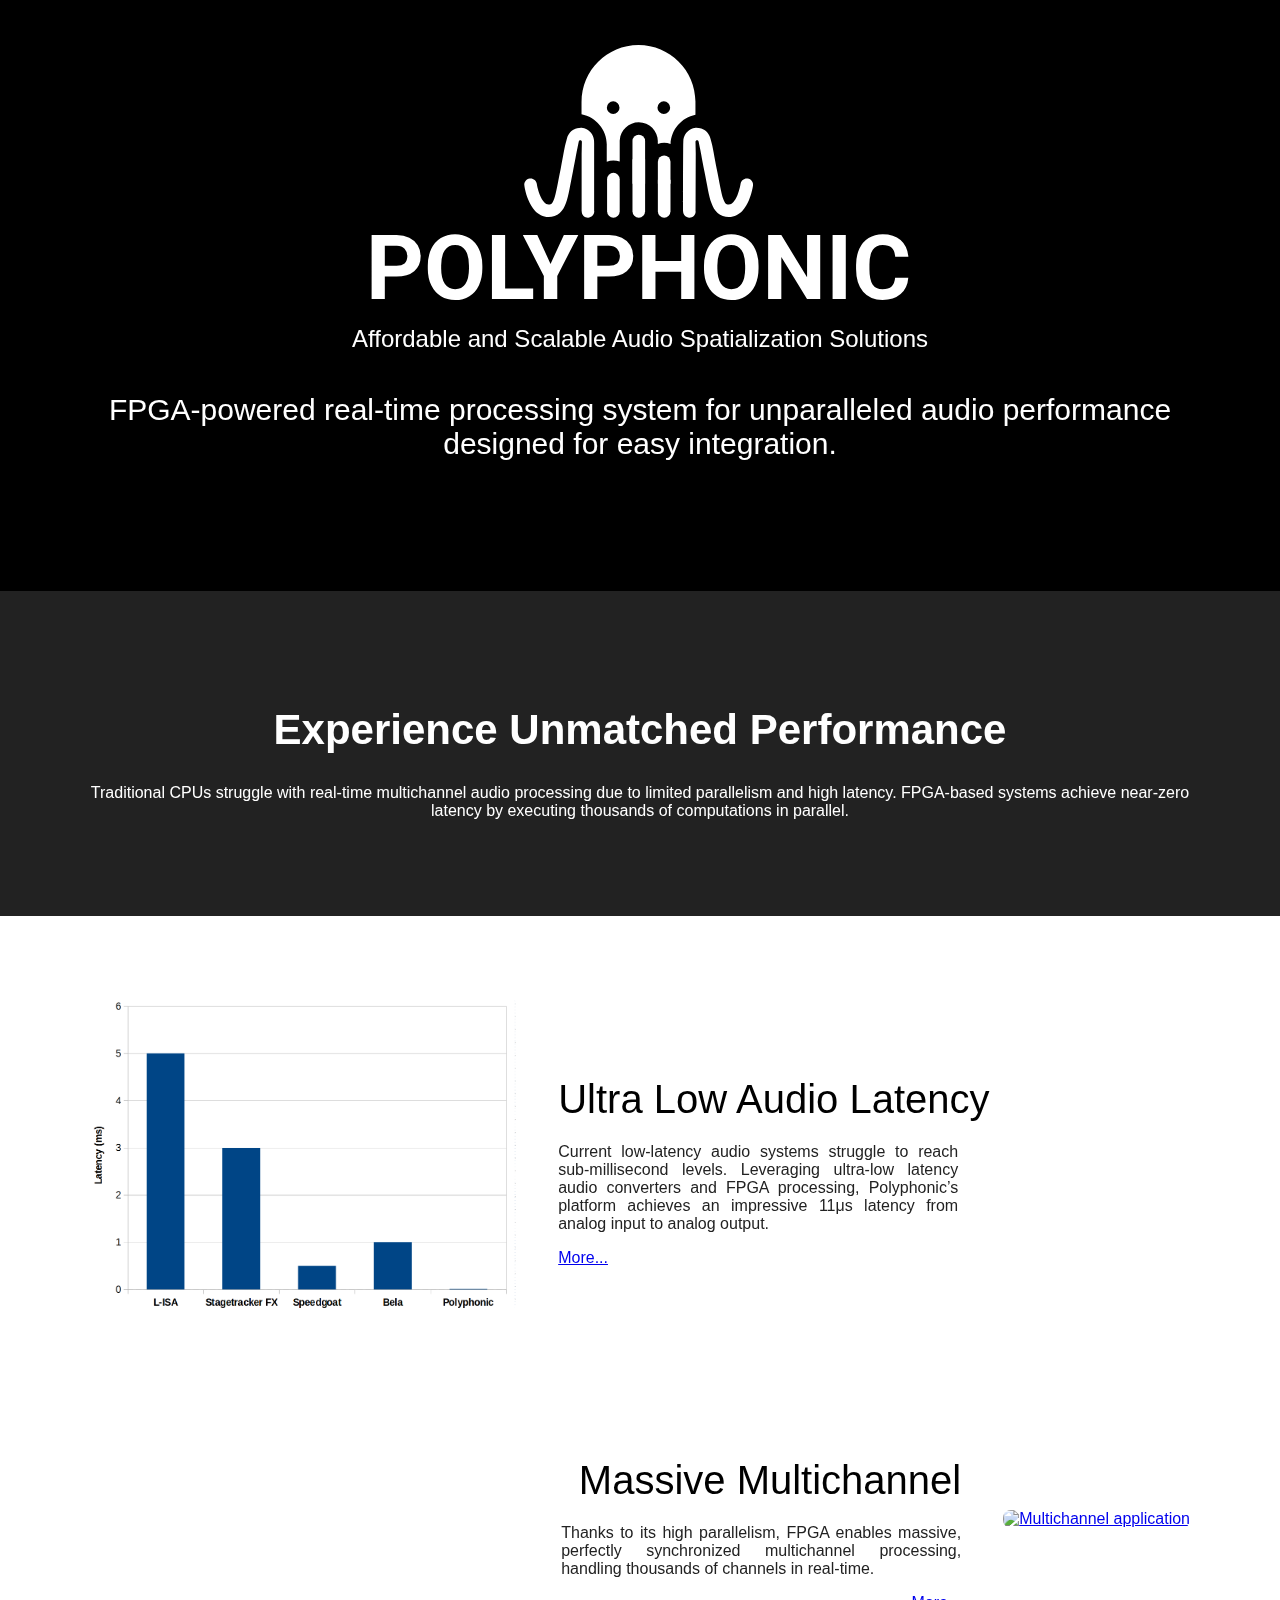
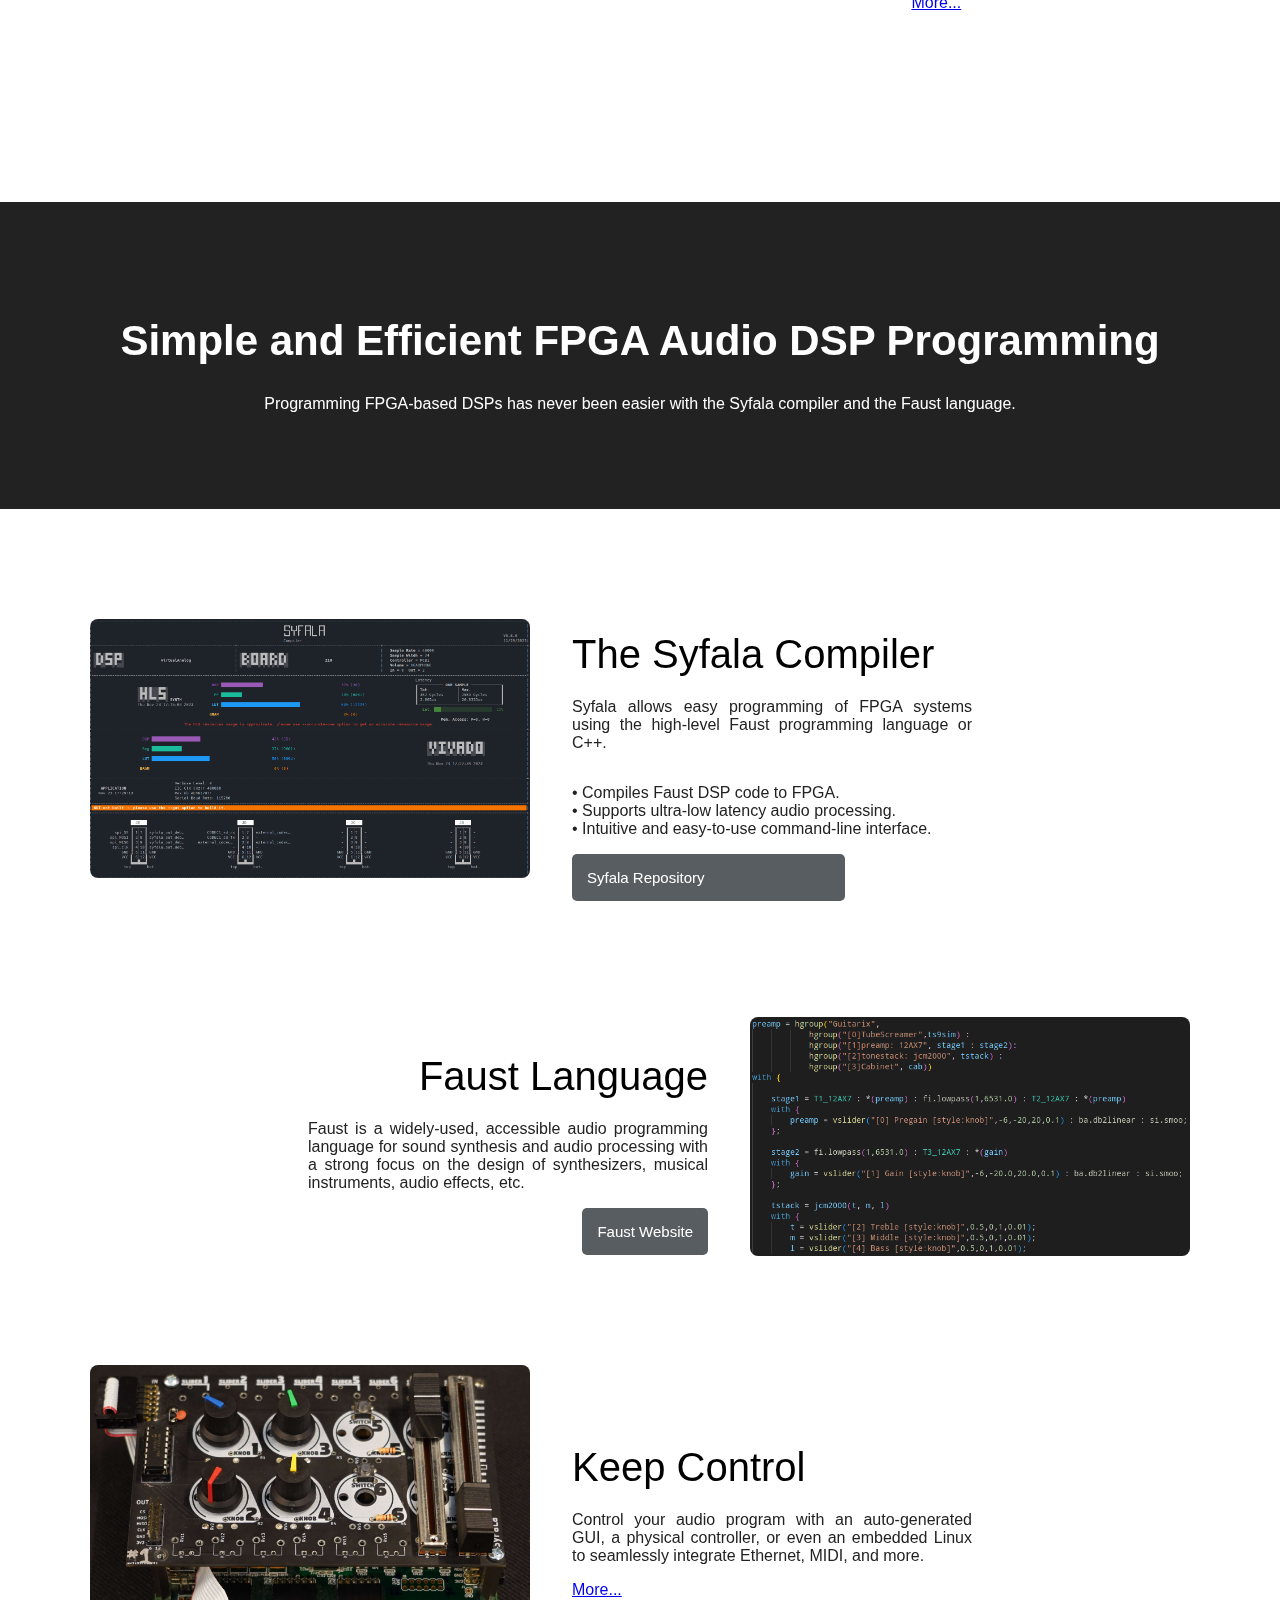
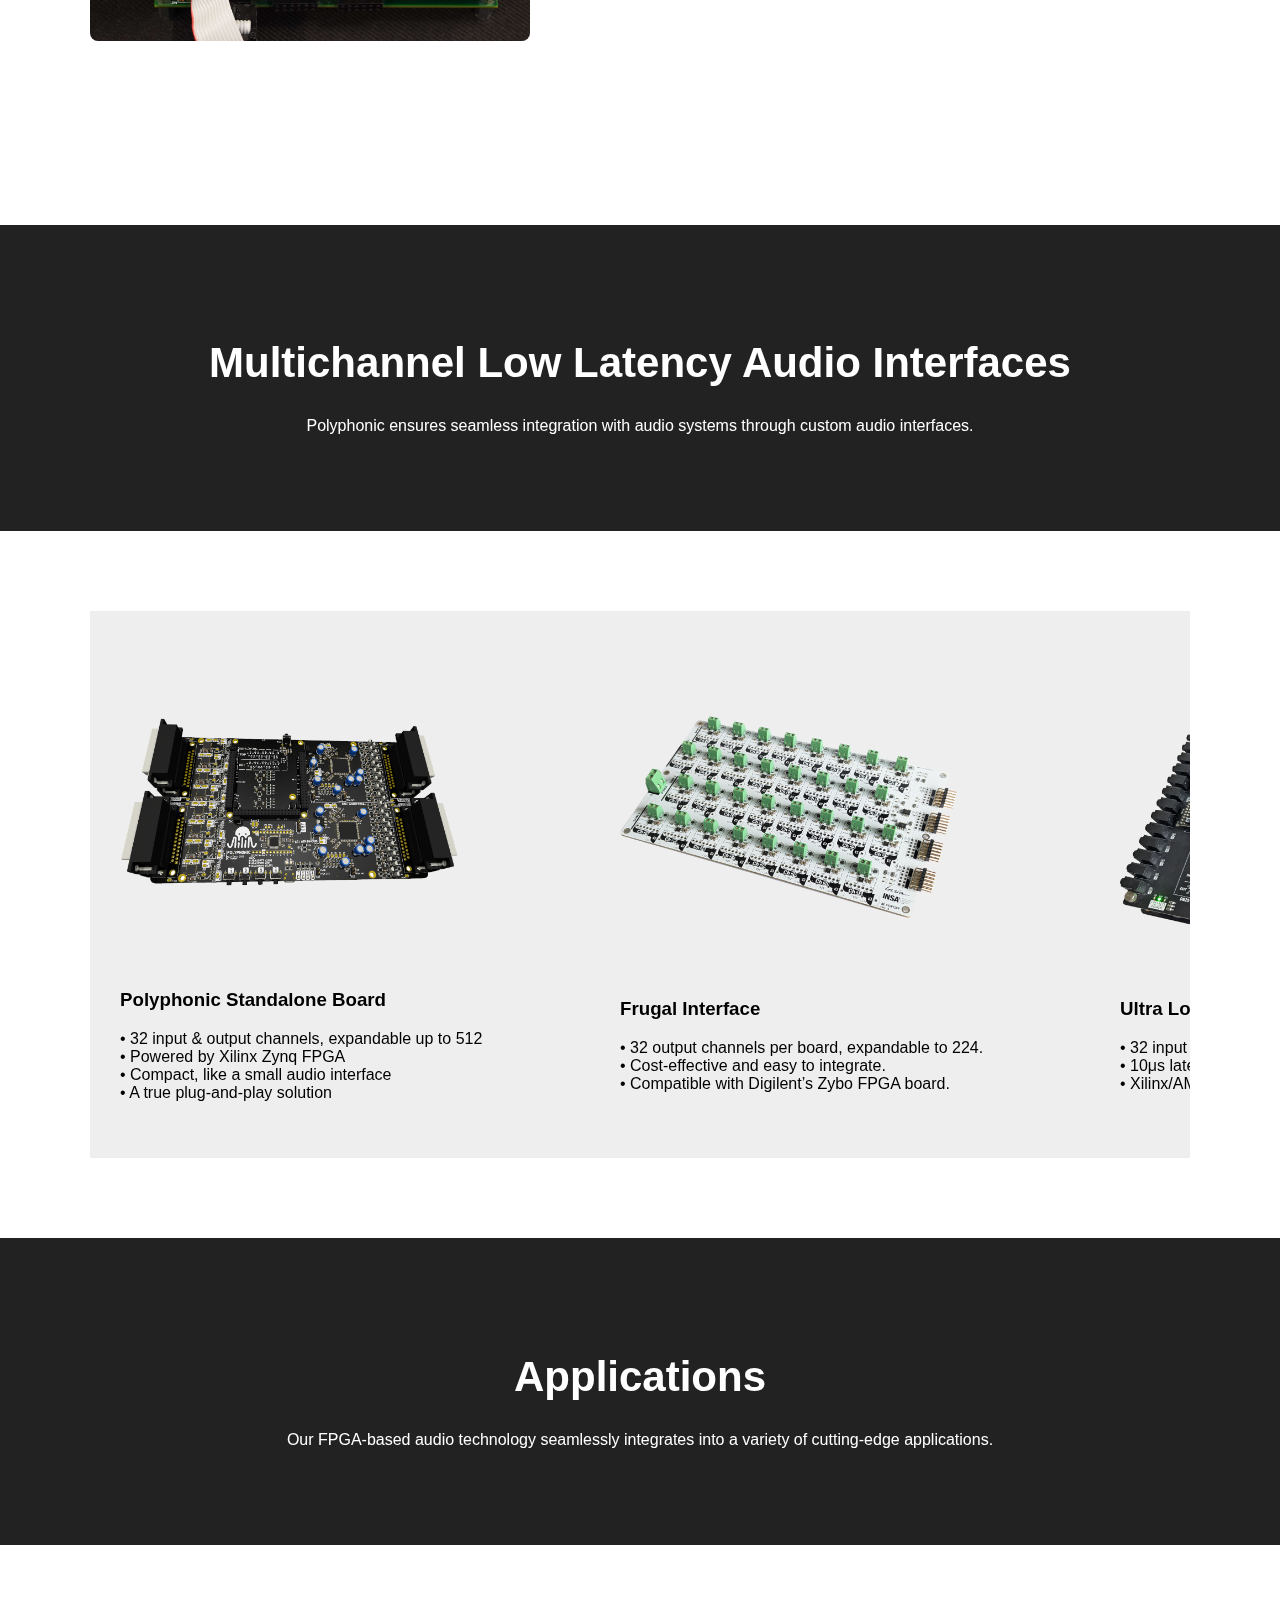
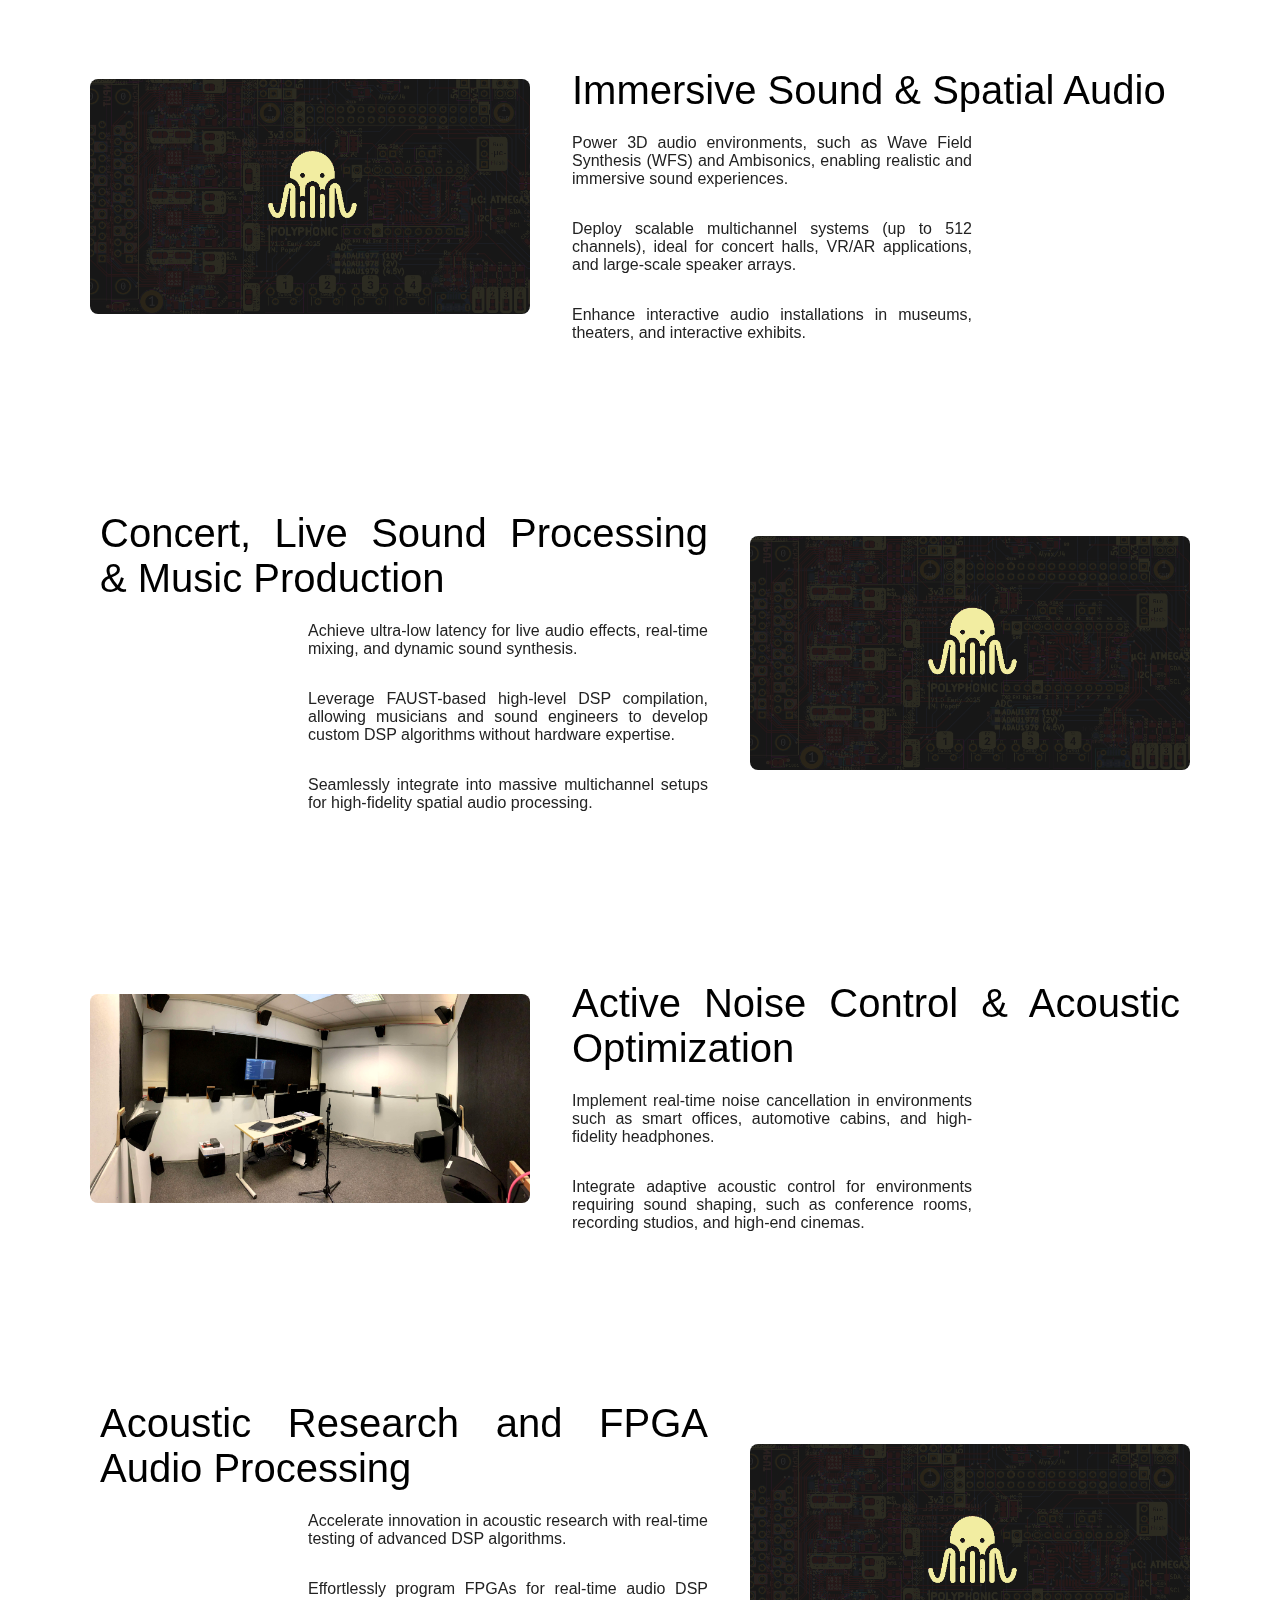
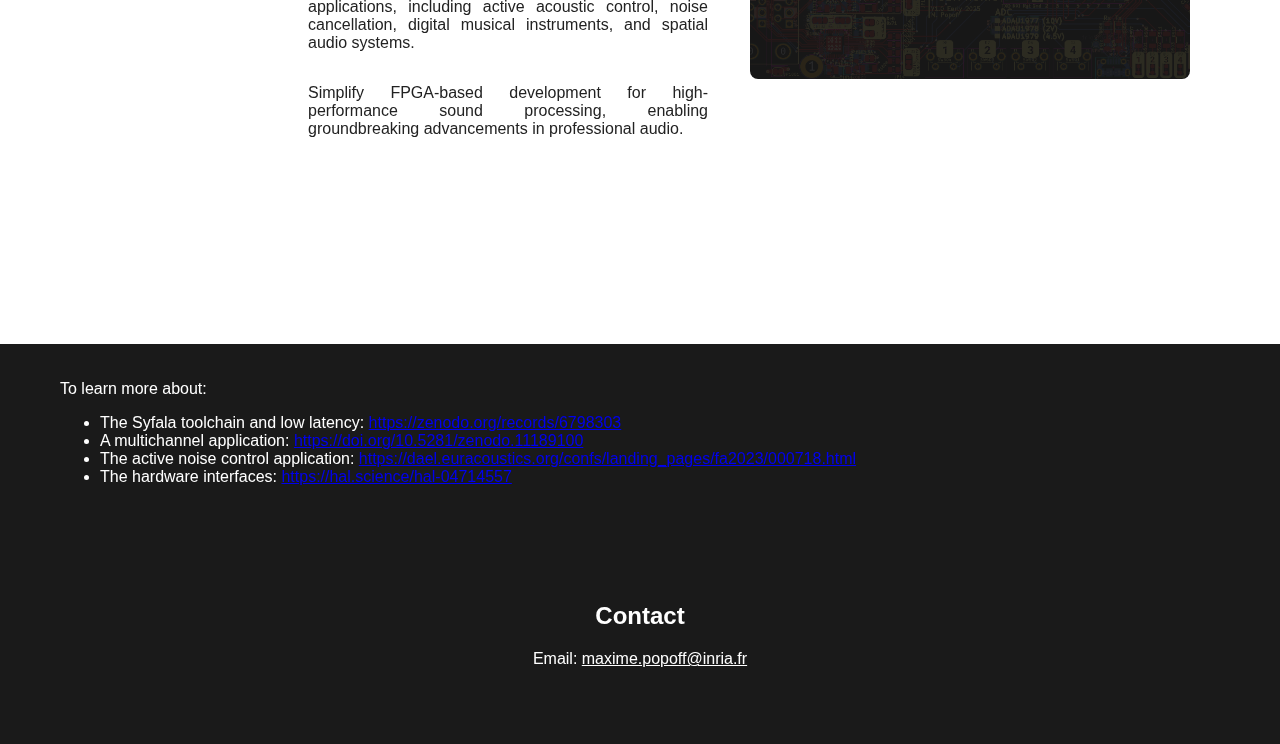
==== index.html @ b0046d67 "Commit" ====
<!DOCTYPE html>
<html lang="en">
<head>
    <meta charset="UTF-8">
    <meta name="viewport" content="width=device-width, initial-scale=1.0">
    <link rel="icon" type="image/png" href="favicon.png">
    <title>Polyphonic</title>
    <style>
        body {
            font-family: 'Roboto', sans-serif;
            font-weight: 300;
            margin: 0;
            padding: 0;
            background: black;

        }


        .logo {
            width: 80%;  /* Set banner width to 80% */
            margin: 0 auto;  /* Center it */
            color: white;
        }

        .logo img {
            width: 100%;  /* Ensure the image scales within the banner */
            height: auto; /* Maintain aspect ratio */
            max-height:300px

        }
        .hero {
            color: white;
            width: 90%;  /* Set text container width to 80% */
            margin: 20px auto;  /* Center it with spacing */
            text-align: center; /* Center align text */
            white-space: nowrap; /* Ensure text stays on one line */
            overflow: hidden; /* Prevent wrapping */
            margin-top:5px;
            margin-bottom: 0px;
            padding-bottom: 100px;
        }

        .hero h1 {
            font-size: clamp(18px, 3.4vw, 24px);  /* Min: 18px, Flexible: 2.5vw, Max: 48px */
            max-width: 100%;  /* Prevent overflow */
            font-weight: 100;
            white-space: normal;
            word-break: break-word; /* Ensures proper word breaking */
        }

        .hero p {
            margin-top:40px;
            font-size: clamp(12px, 3vw, 30px);  /* Min: 18px, Flexible: 2.5vw, Max: 48px */
            font-weight: 500;
            white-space: normal;
        }

        .section_dark {
            background: #222222;
            color: white;
        }

        .section_light {
            background: #FFFFFF;
            color: black;
        }

        .section {
            padding: 80px 20px;
            max-width: 1100px;
            margin: auto;
            text-align: center;
        }

        .section h2 {
            font-size: 42px;
            margin-bottom: 30px;
        }

        .feature_modal, .feature {
            background: #EEEEEE;
            display: flex;
            justify-content: space-between;
            align-items: center;
            flex-wrap: nowrap;
            overflow-x: auto;
            overflow-y: auto;
        }

        .feature_modal {
            padding-left: 10px;
            max-height: 80vh;
        }

        .feature-box_modal, .feature-box {
            padding: 30px;
            margin: 10px 0;
            border-radius: 10px;
            text-align: left;
        }

        .feature-box_modal {
            padding-right: 30px;
            margin: 10px 0;
            max-height: 50vh;
        }

        .feature-box {
            flex: 0 0 40%;
            max-width: 40%;

        }

        .image-placeholder, .feature-box_modal .image-placeholder {
            background: #AAAAAA;
            border-radius: 10px;
            margin-bottom: 15px;
            display: flex;
            align-items: center;
            justify-content: center;
            color: #777;
            font-size: 18px;
        }

        .feature-box_modal img, .feature-box img, .block-img img {
            max-width: 100%;
            max-height: 35vh;
            height: auto;
            object-fit: contain;
            border-radius: 8px;
        }

         .block-img {
            display: flex;
            flex-wrap: wrap;
            gap: 2rem;
            justify-content: center;
            align-items: center;
            text-align: justify;
            height:100%
        }
        .block-img {
            margin-bottom: 100px;
        }
        .modal_section{
            display: flex;
            flex-wrap: wrap;
            justify-content: start;
            margin:30px;
        }
    
      
        @media (min-width: 768px) {
        .modal_section_image {
            display: flex;
            flex-wrap: nowrap;
            height: 50vh;
            max-width: 100%;
            }
        .block-img p {
            max-width: 400px;
        }

        .text-content-left {
            align-items: flex-end; /* Aligns text and links against the image */
        }
    }
        .block-img a {
            max-width: 40%;
        }

        .block-img img:hover {
            transform: scale(1.1);
            transition: transform 0.25s ease;
        }
        .block-img.no_link img:hover {
            transform: scale(1);
        }
        .block-img .text-content, .block-img .text-content-left {
            flex: 1 1 50%;
            padding: 10px;
            display: flex;
            flex-direction: column;
        }


        .block-img h2 {
            font-size: 40px;
            margin-bottom: 5px;
            font-weight: 300;
        }

        .block-img p {
            font-size: 16px;
            color: #222222;
        }
        .block-img.no_link img{
            max-width: 40%;
        }
        .contact {
            background: #1a1a1a;
            color: white;
            text-align: center;
            padding: 60px;
        }
        .contact a {
            color: white;
            font-weight: 500;
        }
        .learn_more{
            background: #1a1a1a;
            color: white;
            text-align: left;
            padding: 20px;
            padding-left:60px
        }
        .btn {
            display: inline-block;
            padding: 15px 15px;
            color: white;
            background: #585d61;
            text-decoration: none;
            border-radius: 5px;
            font-size: 15px;
            transition: background 0.3s;
        }

        .btn:hover {
            background: #7a8085;
        }

        .modal {
            display: none;
            position: fixed;
            top: 0;
            left: 0;
            background-color: rgba(0, 0, 0, 0.5);
            display: flex;
            justify-content: center;
            align-items: center;
            opacity: 0;
            visibility: hidden;
            transition: opacity 0.3s, visibility 0.3s;
            z-index: 9999;
            height: 100%;
            width: 100%;
        }

        .modal.active {
            opacity: 1;
            visibility: visible;
        }

        .modal__window {
            background-color: white;
            color: #222222;
            padding: 4em 2em;
            border-radius: 8px;
            transition: transform 0.3s;
            z-index: 10000;
            max-width: 80%;
            max-height: 80vh;
            font-size: 16px;
            overflow-x: auto;
            overflow-y: auto;
        }

        .modal__window h2 {
            font-size: 40px;
            margin-bottom: 15px;
            margin-top: 0;
            font-weight: 300;
        }

        .modal__close {
            position: absolute;
            top: 15px;
            right: 15px;
            font-size: 24px;
            cursor: pointer;
            color: black;
            transition: color 0.3s;
        }

        .modal__close:hover {
            color: red;
        }

        .text-content_modal {
            flex: 1 1 60%;
            padding: 10px;
            font-size: 20px;
        }
        .modal_section_legend{
            margin-left:10px
        }

        @media (max-width: 768px) {

            .hero h1 {
                margin-top:0;
                font-size: 3.4vw; /* Increase size to keep readable */
                white-space: normal; /* Allow wrapping */
            }

            .hero p {
                font-size: 4vw; /* Adjust paragraph size */
            }


            .section h2 {
                font-size: 28px;
            }

            .feature-box, .text-content, .text-content-left, .feature-box_modal {
                flex: 1 1 100%;
                max-width: 100%;
                text-align: left
            }

            .block-img {
                flex-direction: column;
                text-align: center;
                width:100%;
                gap: 0rem;

            }
            .block-img.reverse {
                flex-direction: column-reverse;
            }
            .text-content-left h2, .text-content h2 {
                text-align: left;
            }

            .block-img.no_link img{
            max-width: 100%;
        }
            .block-img a {
            max-width: 100%;
        }

        .btn {
            display: inline-block;
            align-self: flex-end;
            padding: 10px 10px;
            margin: 10px;
            border-radius: 5px;
            font-size: 12px;
        }
        .feature, .feature_modal{
        display: flex;
        overflow-x: auto;  /* Enables horizontal scrolling */
        scroll-snap-type: x mandatory;
        padding: 20px;
        gap: 0px; /* Adds spacing between items */
        margin-top:0;
        margin-bottom:0;
        padding-top: 0;
        padding-bottom: 0;

    }
    .feature_modal{
        margin:0;
        padding: 0;
    }
    .feature-box, .feature-box_modal{
        flex: 0 0 80%;  /* Make it smaller than full width */
        max-width: 80%;
        scroll-snap-align: start;
        padding-right: 0; /* Ensures no inner spacing */
    }
    .feature-box_modal{
        padding-top: 0; /* Ensures no inner spacing */
    }
    .feature::-webkit-scrollbar {
        display: none;  /* Hides scrollbar for a cleaner look */
    }
    .modal_section{
            margin:5px;
        }
    .modal_section img{
        width:100%
    }
        }
    </style>
</head>
<body>
    <div class="banner_back">
    <div class="logo">
    <img src="images/logo.svg" alt="logo">
    </div>
    <div class="hero">
        <h1>Affordable and Scalable Audio Spatialization Solutions</h1>
        <p>FPGA-powered real-time processing system for unparalleled audio performance designed for easy integration.</p>
    </div>
    </div>
    <div class="section_dark">
        <div class="section">
            <h2>Experience Unmatched Performance</h2>
            <p>Traditional CPUs struggle with real-time multichannel audio processing due to limited parallelism and high latency. FPGA-based systems achieve near-zero latency by executing thousands of computations in parallel.</p>
        </div>
    </div>

    <div class="section_light">
        <div class="section">
            <div class="block-img">
                <a href="#" class="open-modal" data-modal="latency">
                    <img src="images/latency.png" alt="Latency comparaison">
                </a>
                <div class="text-content">
                    <h2>Ultra Low Audio Latency</h2>
                    <p>Current low-latency audio systems struggle to reach sub-millisecond levels. Leveraging ultra-low latency audio converters and FPGA processing, Polyphonic’s platform achieves an impressive 11μs latency from analog input to analog output.</p>
                    <a href="#" class="open-modal" data-modal="latency">More...</a>
                </div>
            </div>
            <div class="block-img reverse">
                <div class="text-content-left">
                    <h2>Massive Multichannel</h2>
                    <p>Thanks to its high parallelism, FPGA enables massive, perfectly synchronized multichannel processing, handling thousands of channels in real-time.</p>
                    <a href="#" class="open-modal" data-modal="multichannel">More...</a>
                </div>
                <a href="#" class="open-modal" data-modal="multichannel">
                    <img src="images/multichannel.jpg" alt="Multichannel application">
                </a>
            </div>
        </div>
    </div>

    <div class="section_dark">
        <div class="section">
            <h2>Simple and Efficient FPGA Audio DSP Programming</h2>
            <p>Programming FPGA-based DSPs has never been easier with the Syfala compiler and the Faust language.</p>
        </div>
    </div>

    <div class="section_light">
        <div class="section">
            <div class="block-img">
                <a href="https://inria-emeraude.github.io/syfala/">
                    <img src="images/compiler_log.png" alt="Syfala terminal">
                </a>
                <div class="text-content">
                    <h2>The Syfala Compiler</h2>
                    <p>Syfala allows easy programming of FPGA systems using the high-level Faust programming language or C++.</p>
                    <p>• Compiles Faust DSP code to FPGA.<br>• Supports ultra-low latency audio processing.<br>• Intuitive and easy-to-use command-line interface.</p>
                    <a class="btn" href="https://inria-emeraude.github.io/syfala/" target="_blank">Syfala Repository</a>
                </div>
            </div>
            <div class="block-img reverse">
                <div class="text-content-left">
                    <h2>Faust Language</h2>
                    <p>Faust is a widely-used, accessible audio programming language for sound synthesis and audio processing with a strong focus on the design of synthesizers, musical instruments, audio effects, etc.</p>
                    <a class="btn" href="https://faust.grame.fr/" target="_blank">Faust Website</a>
                </div>
                <a href="https://faust.grame.fr/">
                    <img src="images/faust.png" alt="Faust Program">
                </a>
            </div>
            <div class="block-img">
                <a href="#" class="open-modal" data-modal="gui">
                    <img src="images/popophone.jpg" alt="Controllers">
                </a>
                <div class="text-content">
                    <h2>Keep Control</h2>
                    <p>Control your audio program with an auto-generated GUI, a physical controller, or even an embedded Linux to seamlessly integrate Ethernet, MIDI, and more.</p>
                    <a href="#" class="open-modal" data-modal="gui">More...</a>
                </div>
            </div>
        </div>
    </div>

    <div class="section_dark">
        <div class="section">
            <h2>Multichannel Low Latency Audio Interfaces</h2>
            <p>Polyphonic ensures seamless integration with audio systems through custom audio interfaces.</p>
        </div>
    </div>

    <div class="section_light">
        <div class="section">
            <div class="feature">
                <div class="feature-box">
                    <img src="images/PCB_new_top.png" alt="Polyphonic board">
                    <h3>Polyphonic Standalone Board</h3>
                    <p>• 32 input & output channels, expandable up to 512<br>• Powered by Xilinx Zynq FPGA<br>• Compact, like a small audio interface<br>• A true plug-and-play solution</p>
                </div>
                <div class="feature-box">
                    <img src="images/TDM.png" alt="Frugal Interface">
                    <h3>Frugal Interface</h3>
                    <p>• 32 output channels per board, expandable to 224.<br>• Cost-effective and easy to integrate.<br>• Compatible with Digilent’s Zybo FPGA board.</p>
                </div>
                <div class="feature-box">
                    <img src="images/ull.png" alt="Ultra Low Latency Interface">
                    <h3>Ultra Low Latency Interface</h3>
                    <p>• 32 input & output channels, expandable to 512.<br>• 10μs latency at 768kHz.<br>• Xilinx/AMD Ultrascale+ FPGA compatible.</p>
                </div>
            </div>
        </div>
    </div>

    <div class="section_dark">
        <div class="section">
            <h2>Applications</h2>
            <p>Our FPGA-based audio technology seamlessly integrates into a variety of cutting-edge applications.</p>
        </div>
    </div>
    <div class="section_light">
        <div class="section">
            <div class="block-img no_link">
                <img src="images/polyphonic_background.png" alt="Syfala terminal">
                <div class="text-content">
                    <h2>Immersive Sound & Spatial Audio</h2>
                    <p>Power 3D audio environments, such as Wave Field Synthesis (WFS) and Ambisonics, enabling realistic and immersive sound experiences.</p>
                    <p>Deploy scalable multichannel systems (up to 512 channels), ideal for concert halls, VR/AR applications, and large-scale speaker arrays.</p>
                    <p>Enhance interactive audio installations in museums, theaters, and interactive exhibits.</p>
                </div>
            </div>
            
            <div class="block-img reverse no_link">
                <div class="text-content-left">
                    <h2>Concert, Live Sound Processing & Music Production</h2>
                    <p>Achieve ultra-low latency for live audio effects, real-time mixing, and dynamic sound synthesis.</p>
                    <p>Leverage FAUST-based high-level DSP compilation, allowing musicians and sound engineers to develop custom DSP algorithms without hardware expertise.</p>
                    <p>Seamlessly integrate into massive multichannel setups for high-fidelity spatial audio processing.</p>
                </div>
                <img src="images/polyphonic_background.png" alt="Faust Program">
            </div> 
            <div class="block-img no_link">
                <img src="images/listening_room.jpg" alt="Listening room">
                <div class="text-content">
                    <h2>Active Noise Control & Acoustic Optimization</h2>
                    <p>Implement real-time noise cancellation in environments such as smart offices, automotive cabins, and high-fidelity headphones.</p>
                    <p>Integrate adaptive acoustic control for environments requiring sound shaping, such as conference rooms, recording studios, and high-end cinemas.</p>
                </div>
            </div>            
            <div class="block-img no_link">
                <div class="text-content-left">
                    <h2>Acoustic Research and FPGA Audio Processing</h2>
                    <p>Accelerate innovation in acoustic research with real-time testing of advanced DSP algorithms.</p>
                    <p>Effortlessly program FPGAs for real-time audio DSP applications, including active acoustic control, noise cancellation, digital musical instruments, and spatial audio systems.  
                    <p>Simplify FPGA-based development for high-performance sound processing, enabling groundbreaking advancements in professional audio.</p>
                </div>
                <img src="images/polyphonic_background.png" alt="Controllers">
            </div>            
        </div>
    </div>

    <div class="learn_more">
    <p>To learn more about:</p>  
    <ul>  
        <li><b>The Syfala toolchain and low latency:</b> <a href="https://zenodo.org/records/6798303" target="_blank">https://zenodo.org/records/6798303</a></li>  
        <li><b>A multichannel application:</b> <a href="https://doi.org/10.5281/zenodo.11189100" target="_blank">https://doi.org/10.5281/zenodo.11189100</a></li>  
        <li><b>The active noise control application:</b> <a href="https://dael.euracoustics.org/confs/landing_pages/fa2023/000718.html" target="_blank">https://dael.euracoustics.org/confs/landing_pages/fa2023/000718.html</a></li>  
        <li><b>The hardware interfaces:</b> <a href="https://hal.science/hal-04714557" target="_blank">https://hal.science/hal-04714557</a></li>  
    </ul>  
    </div>
    <div class="contact">

        <h2>Contact</h2>
        <p>Email: <a href="mailto:maxime.popoff@inria.fr">maxime.popoff@inria.fr</a></p>


        

        </p>
    </div>

    <div id="latency" class="modal">
        <div class="modal__window">
            <span class="modal__close">&times;</span> <!-- Closing cross -->
            <h2>Latency Comparison</h2>
            <div class="modal_section">
                <div class="modal_section_image">
                    <img src="images/latency.png" alt="Latency comparaison">
                    <div class="modal_section_legend">
                        <p>Detailed Latency Measurements:<br>  
                            • <b>Bela</b>: Tested in our laboratory with sampling rate = 22.005 kHz, bitwidth = 16-bit, 2 block samples (maximum frequency tested).<br>  
                            • <b>Speedgoat</b>: Tested in our laboratory with sampling rate = 48 kHz (maximum frequency tested), bitwidth = 16-bit, no reconstruction filter.<br>  
                            • <b>Polyphonic</b>: Sampling rate = 768 kHz, bitwidth = 24-bit, with reconstruction filter.<br>
                            • <b>L-ISA and Stagetracker</b>: Manufacturer data.</p>
                            
                </div>
            </div>

                <div class="text-content_modal">
                    <p>The computational power of FPGA enables <b>zero buffering</b> and operates without an OS, eliminating the two main sources of audio system latency. </p> 

<p>This allows the <b>Polyphonic</b> system to achieve <b>ultra-low latency of just 2 samples</b> for the entire digital processing. Combined with ultra-low latency ADC/DAC, it ensures the <b>lowest possible latency</b> based on the sampling rate.  </p>

<p>Not only does this provide the <b>best possible latency</b> for a given sampling rate (Polyphonic systems can reach less than 200µs at 48kHz with reconstruction filters, compared to 500µs for Speedgoat without reconstruction filters), but it also supports <b>high sampling rates up to 768kHz</b>, further reducing latency for demanding audio applications.</p>
                </div>
            </div>
        </div>
    </div>

    <div id="multichannel" class="modal">
        <div class="modal__window">
            <span class="modal__close">&times;</span> <!-- Closing cross -->
            <h2>Multichannel capabilities</h2>
            <div class="modal_section">
                <div class="modal_section_image">
                    <img src="images/multichannel.jpg" alt="Multichannel capabilities">
                    <div class="modal_section_legend">
                        <p>Using adapted protocols and interfaces, modern FPGAs can physically handle up to a <b>few thousand channels</b> on a single chip. The current <b>Polyphonic hardware</b> limitation is <b>512 channels</b> due to design choices but could be easily increased in the future.</p>
                    </p>
                </div>
            </div>

                <div class="text-content_modal">
                    <p>The most common method for real-time audio processing in large multichannel systems relies on a computer paired with a <b>multichannel audio interface</b>. While modern CPUs offer significant computational power, most USB audio interfaces are limited to <b>32 outputs</b> and are costly. Though parallelizing multiple interfaces is possible, surpassing <b>64 channels</b> remains challenging and can add significant <b>latency</b>.</p>

                    <p><b>Ethernet-based audio interfaces</b> can scale more efficiently, but this approach is <b>expensive</b>, and desktop computers may limit computational performance.</p>
                    
                    <p><b>FPGAs</b> offer a powerful solution with high computational efficiency and flexible interfacing, enabling <b>high-channel audio processing without impacting latency</b>. Their inherent parallelism makes them ideal for spatial audio applications like Wave Field Synthesis (WFS), where independent computations occur on each channel. Additionally, their numerous GPIOs allow direct integration with multiple audio converters, making them a <b>scalable</b> and <b>efficient</b> alternative.</p>
                    

                </div>
            </div>
        </div>
    </div>

    <div id="gui" class="modal">
        <div class="modal__window">
            <span class="modal__close">&times;</span> <!-- Closing cross -->
            <h2>Multiple ways to control your application.</h2>
            <p>Syfala generates various controller interfaces and automatically configures them to suit your DSP needs based on the controller used in your Faust program.</p>
            <div class="feature_modal">
                <div class="feature-box_modal">
                    <img src="images/GUI.png" alt="GUI">
                    <h3>Graphical User Interface</h3>
                    <p>A software interface generated using the Faust graphical system can be hosted on a computer connected via USB.</p>
                </div>
                <div class="feature-box_modal">
                    <img src="images/midi.jpg" alt="Midi Controler">
                    <h3>MIDI, Ethernet, OSC, ...</h3>
                    <p>An embedded Linux system can run directly on the board, supporting various standard protocols and interfaces.</p>
                </div>
                <div class="feature-box_modal">
                    <img src="images/controler.png" alt="Custom Controler">
                    <h3>Custom Hardware Board</h3>
                    <p>A tailored board can be designed to meet specific needs, enabling quick and easy control of desired parameters.</p>
                </div>
            </div>
        </div>
    </div>

    <script>
        document.addEventListener("DOMContentLoaded", function () {
            const openModalLinks = document.querySelectorAll(".open-modal");
            const closeModalButtons = document.querySelectorAll(".modal-close");
            const modals = document.querySelectorAll(".modal");

            openModalLinks.forEach(link => {
                link.addEventListener("click", function (event) {
                    event.preventDefault();
                    const modalId = this.getAttribute("data-modal");
                    const modal = document.getElementById(modalId);
                    if (modal) {
                        modal.classList.add("active");
                        modal.style.display = "none";
                        setTimeout(() => {
                            modal.style.display = "flex";
                        }, 10);
                    }
                });
            });

            modals.forEach(modal => {
                modal.addEventListener("click", function (event) {
                    if (!event.target.closest(".modal-window")) {
                        this.classList.remove("active");
                    }
                });
            });

            closeModalButtons.forEach(button => {
                button.addEventListener("click", function (event) {
                    event.preventDefault();
                    this.closest(".modal").classList.remove("active");
                });
            });
        });
    </script>
</body>
</html>
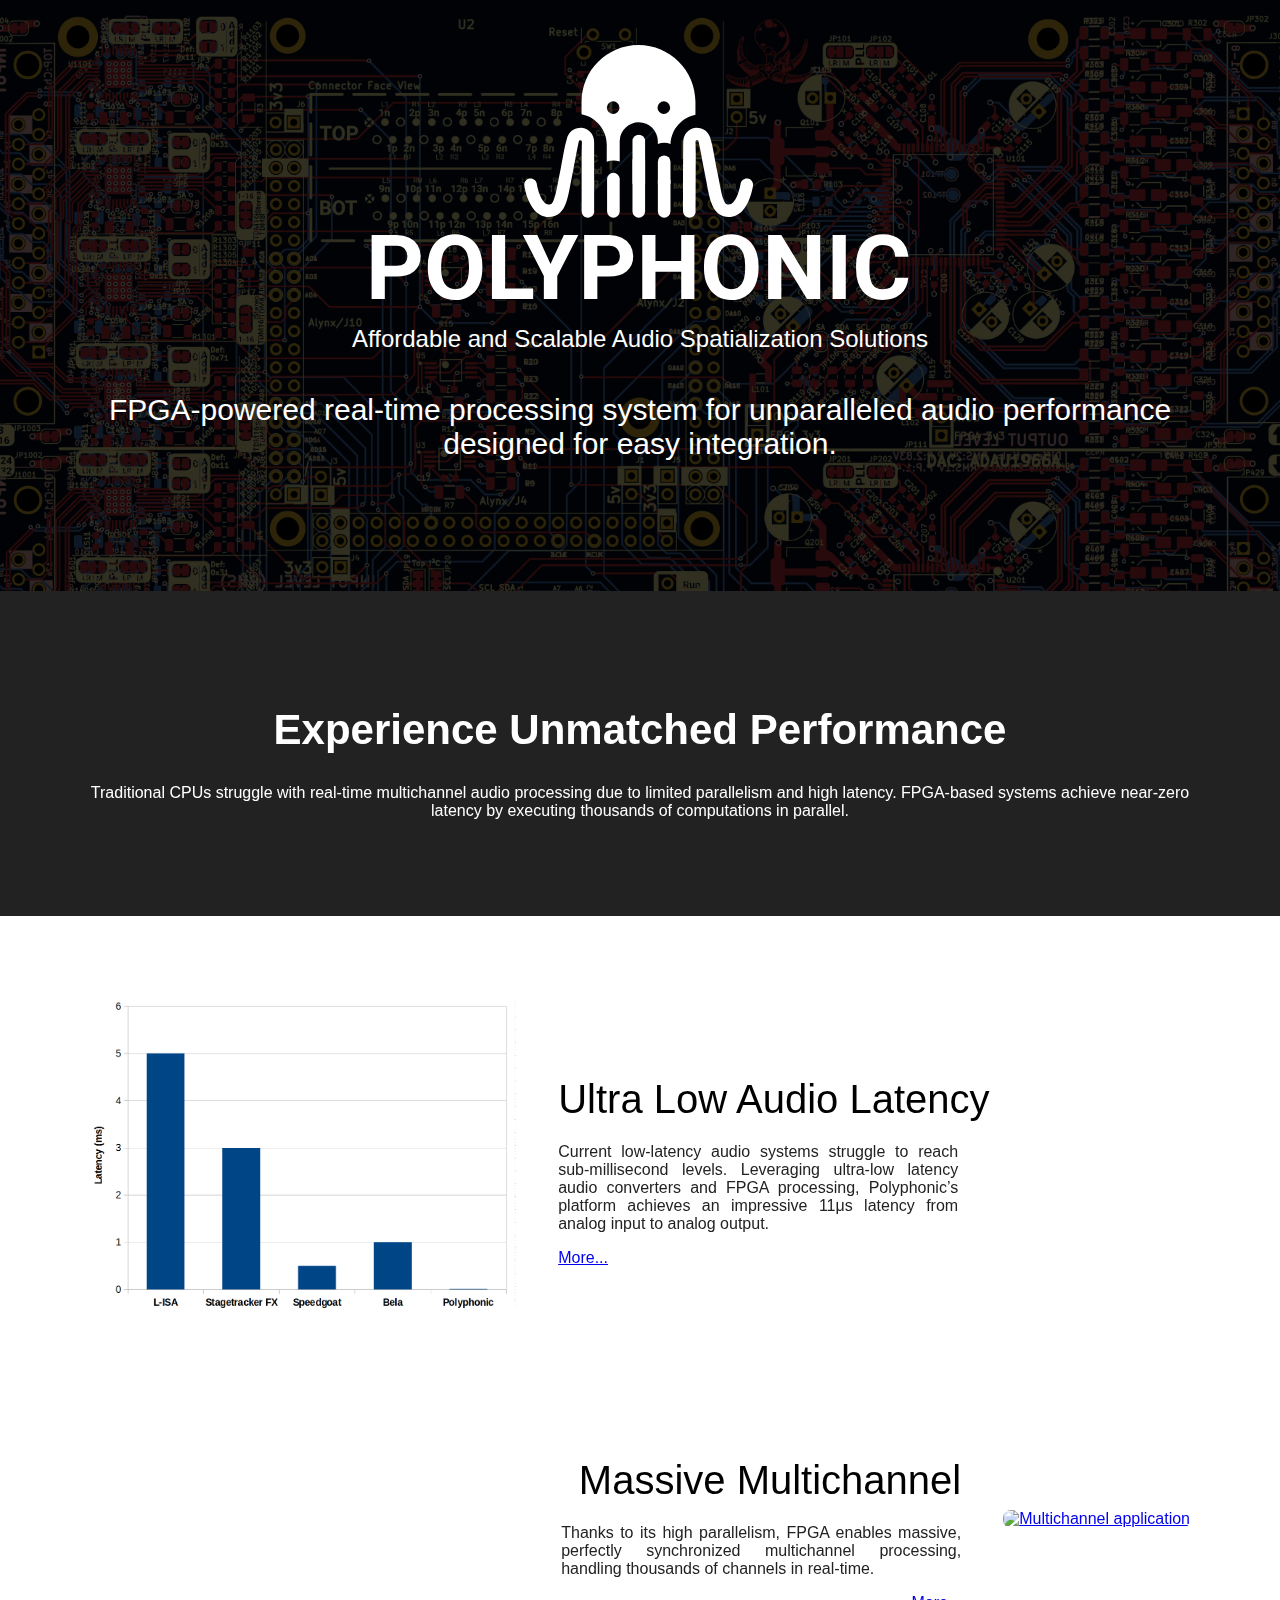
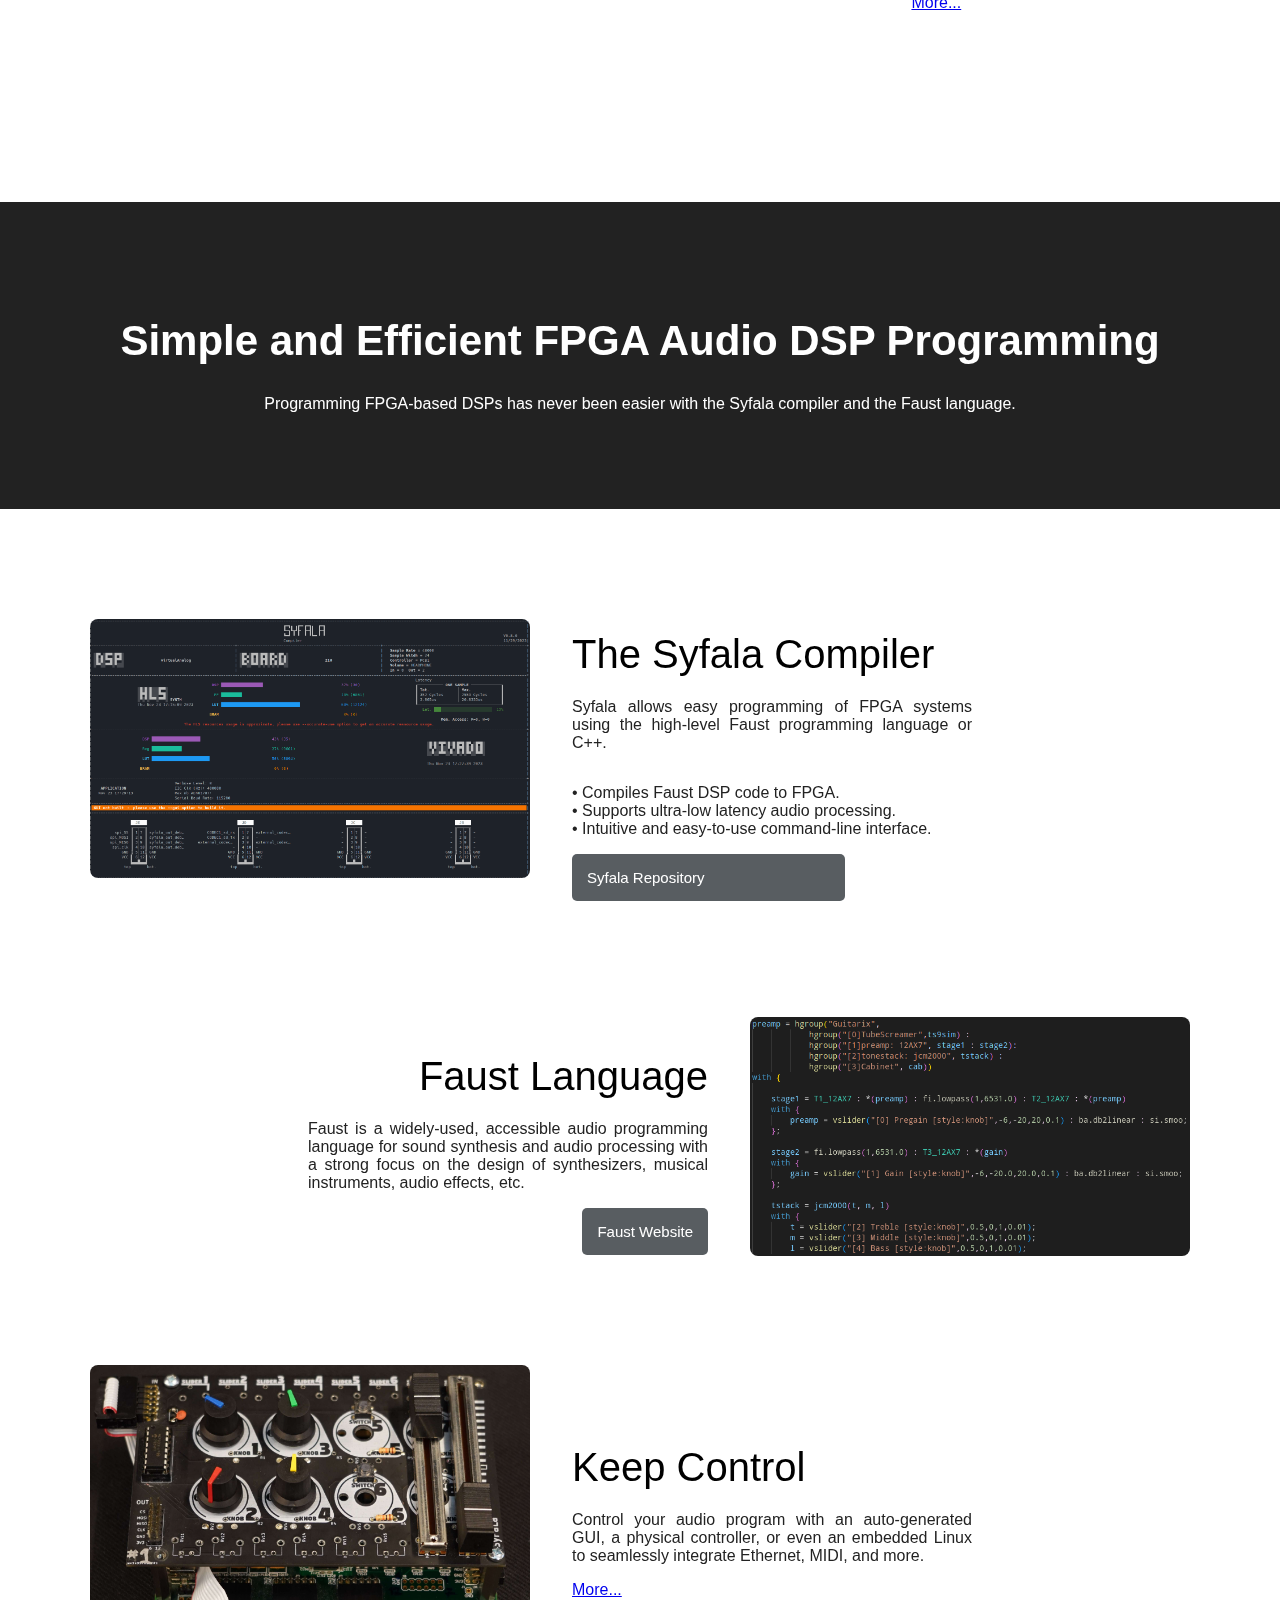
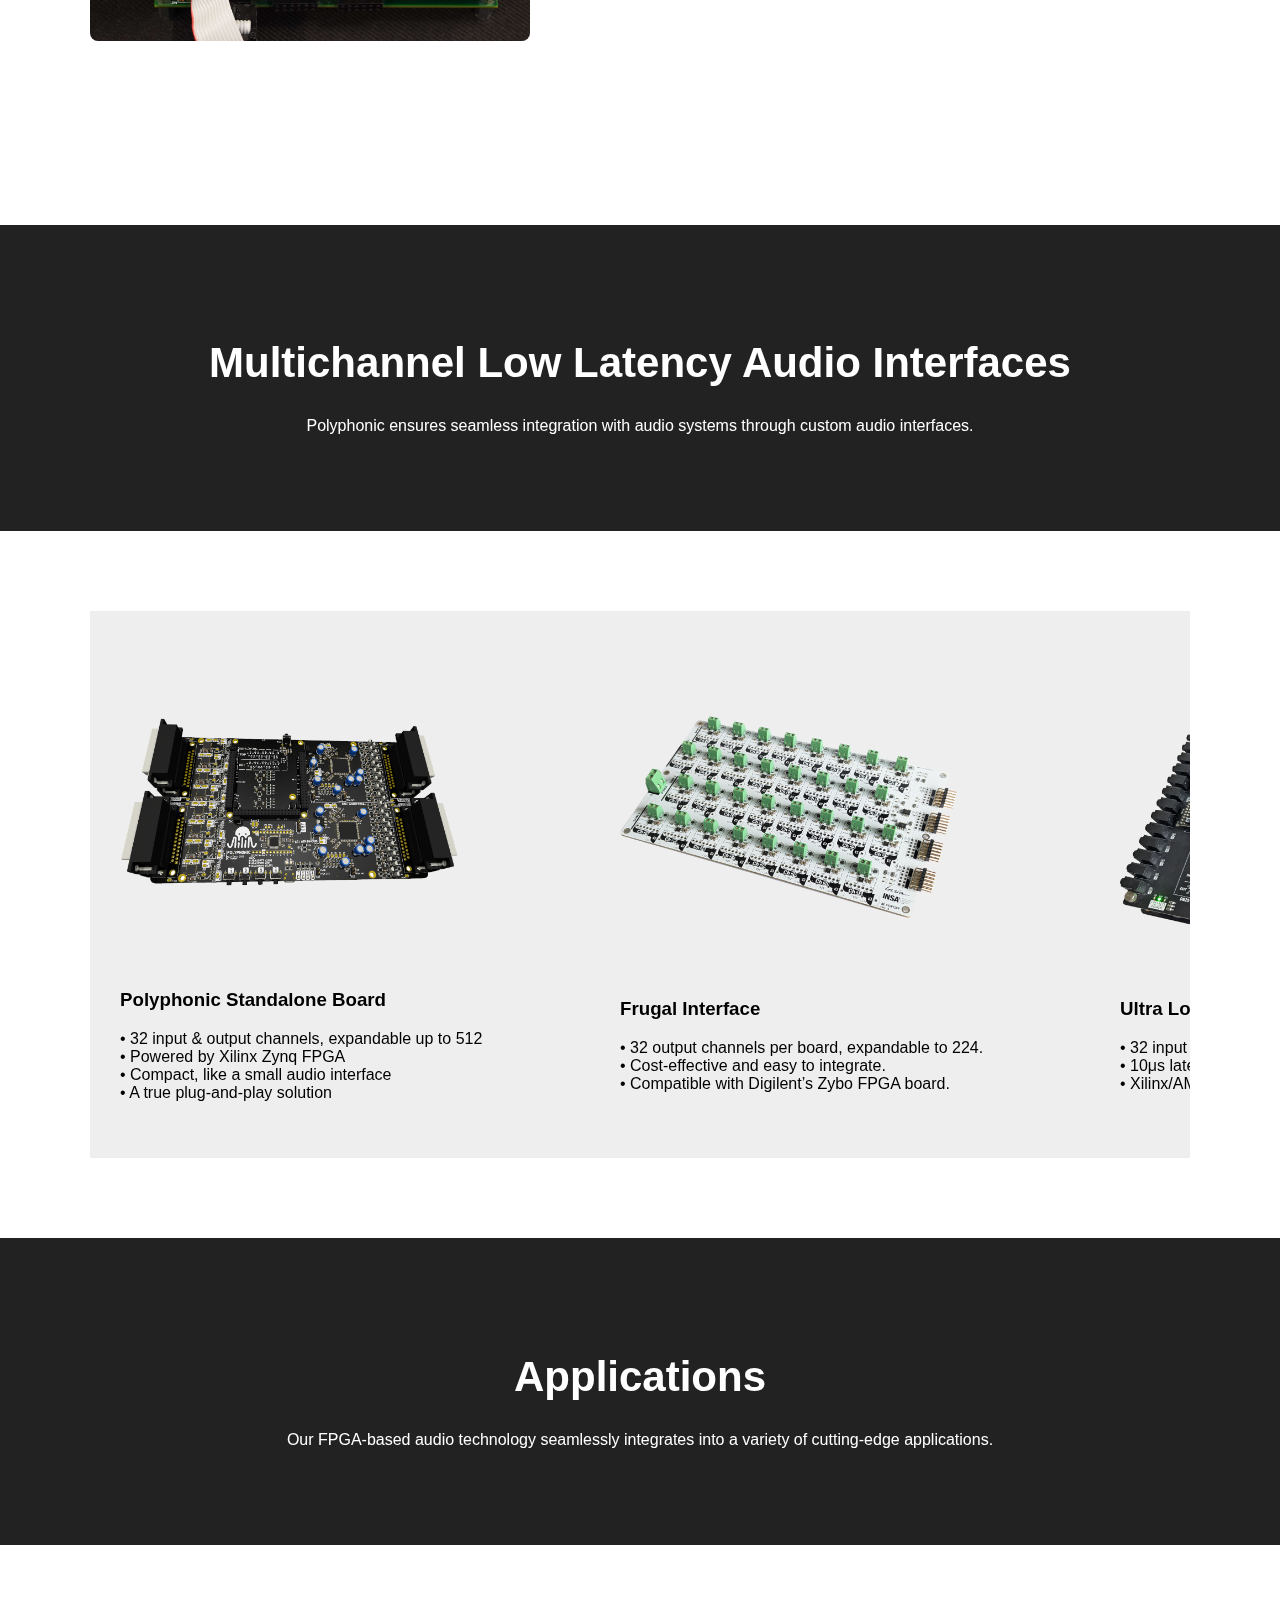
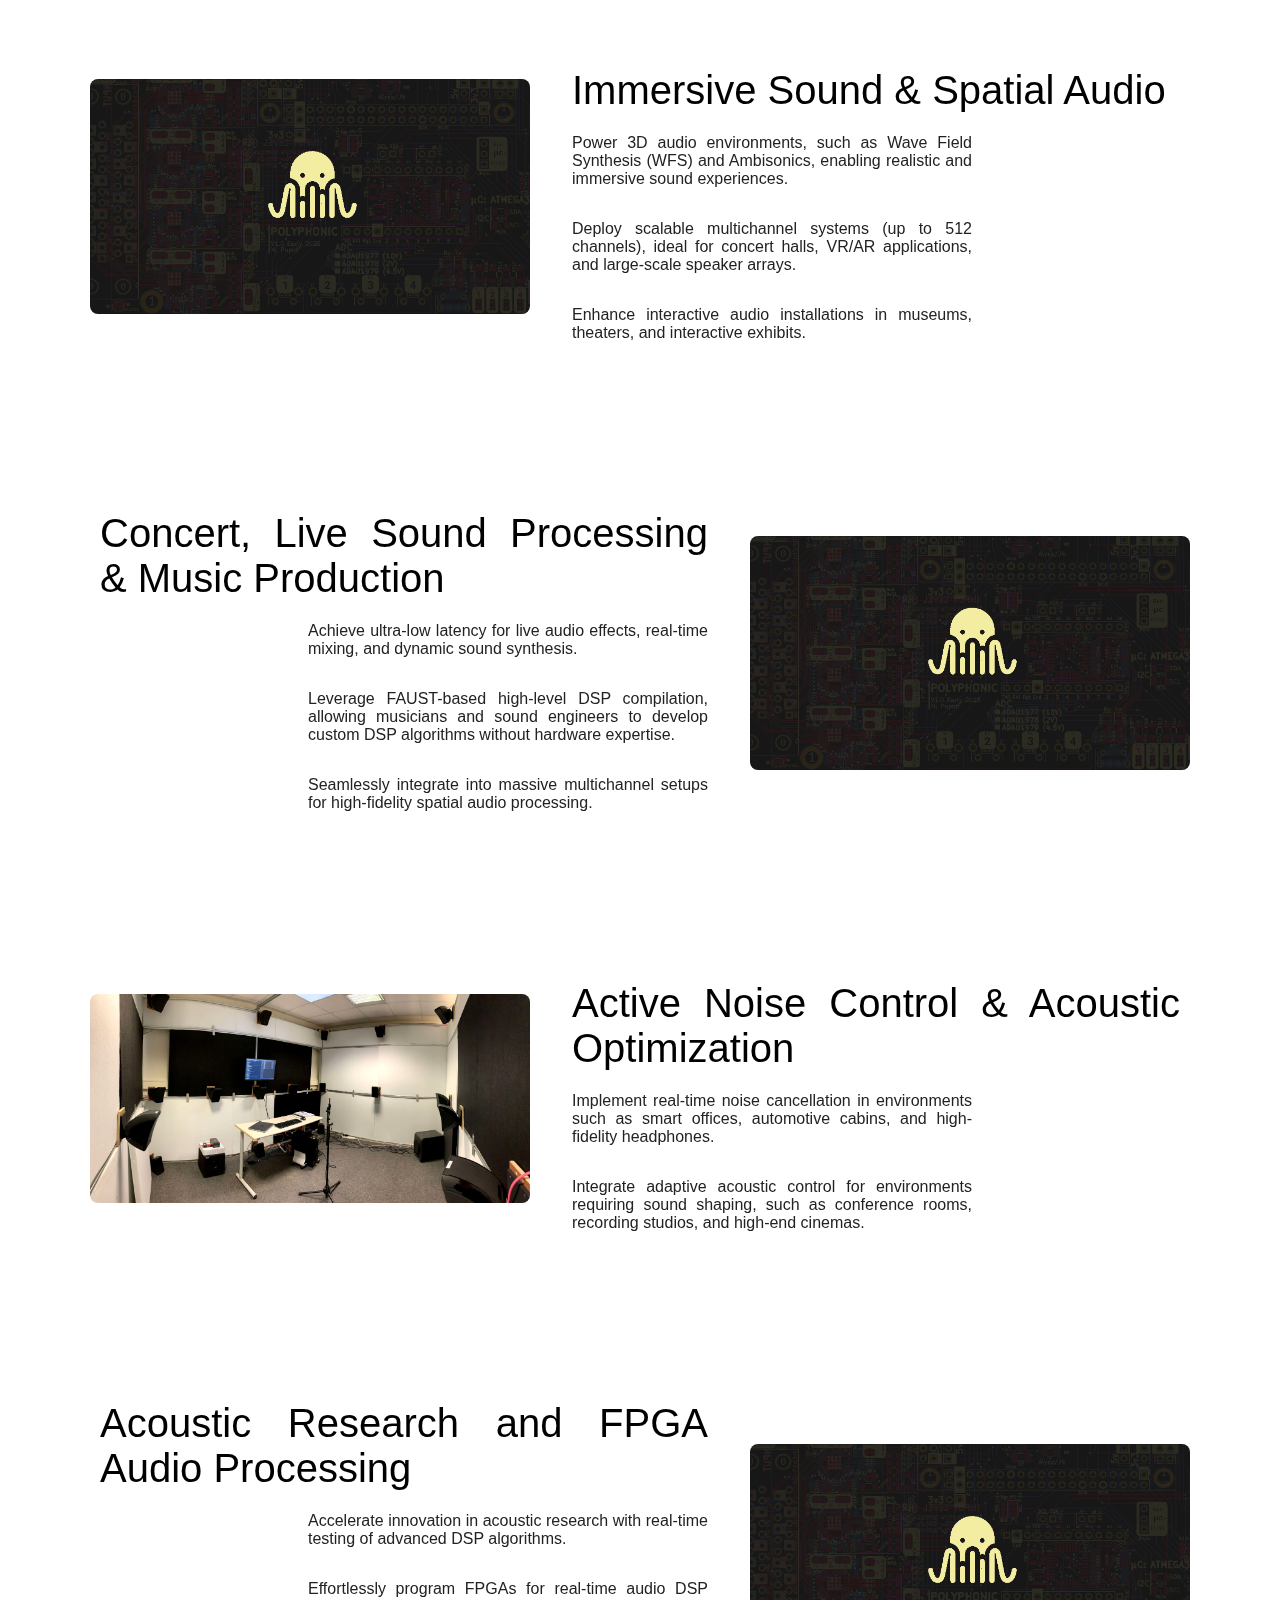
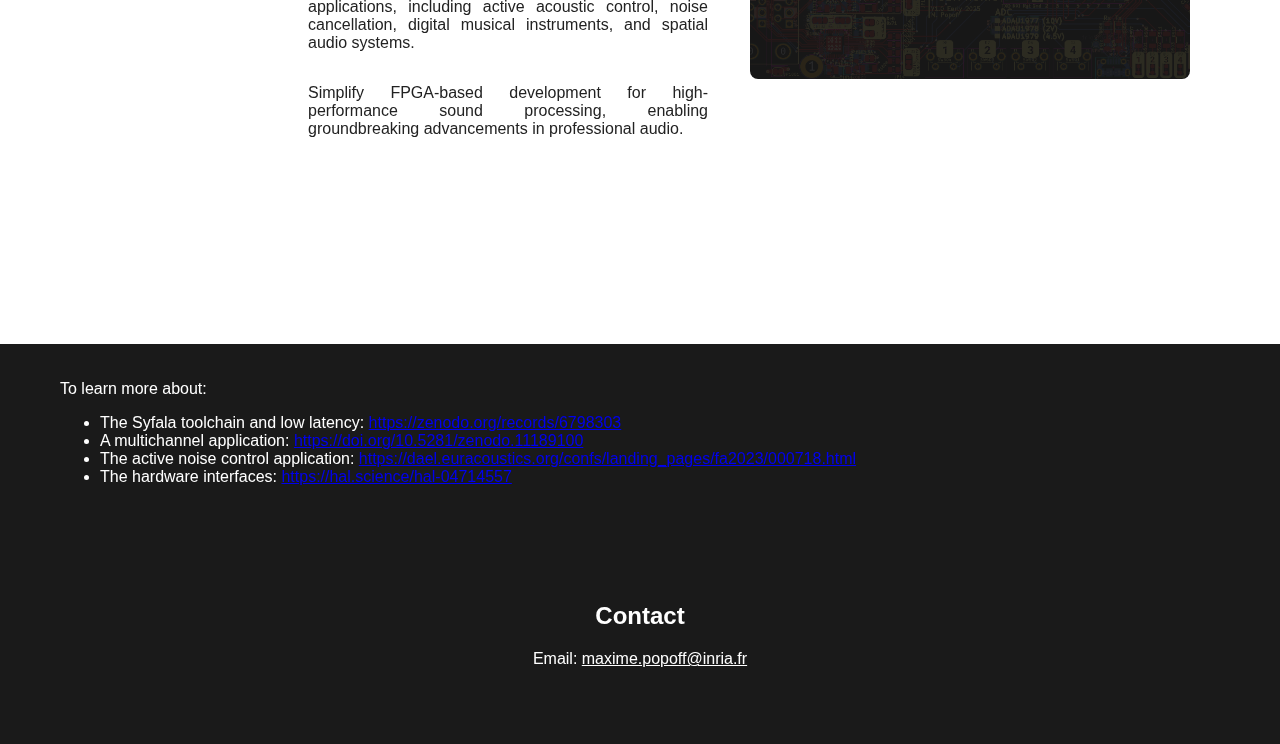
==== commit 95c463c3: "Commit" ====
--- a/index.html
+++ b/index.html
@@ -6,15 +6,41 @@
     <link rel="icon" type="image/png" href="favicon.png">
     <title>Polyphonic</title>
     <style>
+        html, body {
+            margin: 0;
+            padding: 0;
+            width: 100%;
+            min-height: 100%;
+            overflow-x: hidden;
+        }
         body {
             font-family: 'Roboto', sans-serif;
             font-weight: 300;
-            margin: 0;
-            padding: 0;
             background: black;
 
         }
 
+
+        .banner_back {
+            position: relative; /* Ensures elements inside are positioned relative to this */
+            width: 100%;        
+            background: url('images/banner_back.jpg') no-repeat center center;
+            background-size: cover; /* Ensures full coverage */
+            background-attachment: fixed; /* Makes it slide on scroll (parallax effect) */
+            z-index: -1;
+        }
+
+        /* Adding an overlay for opacity effect */
+        .banner_back::before {
+            content: "";
+            position: absolute;
+            top: 0;
+            left: 0;
+            width: 100%;
+            height: 100%;
+            background: rgba(0, 0, 0, 0.8); 
+            z-index: -1;
+        }
 
         .logo {
             width: 80%;  /* Set banner width to 80% */
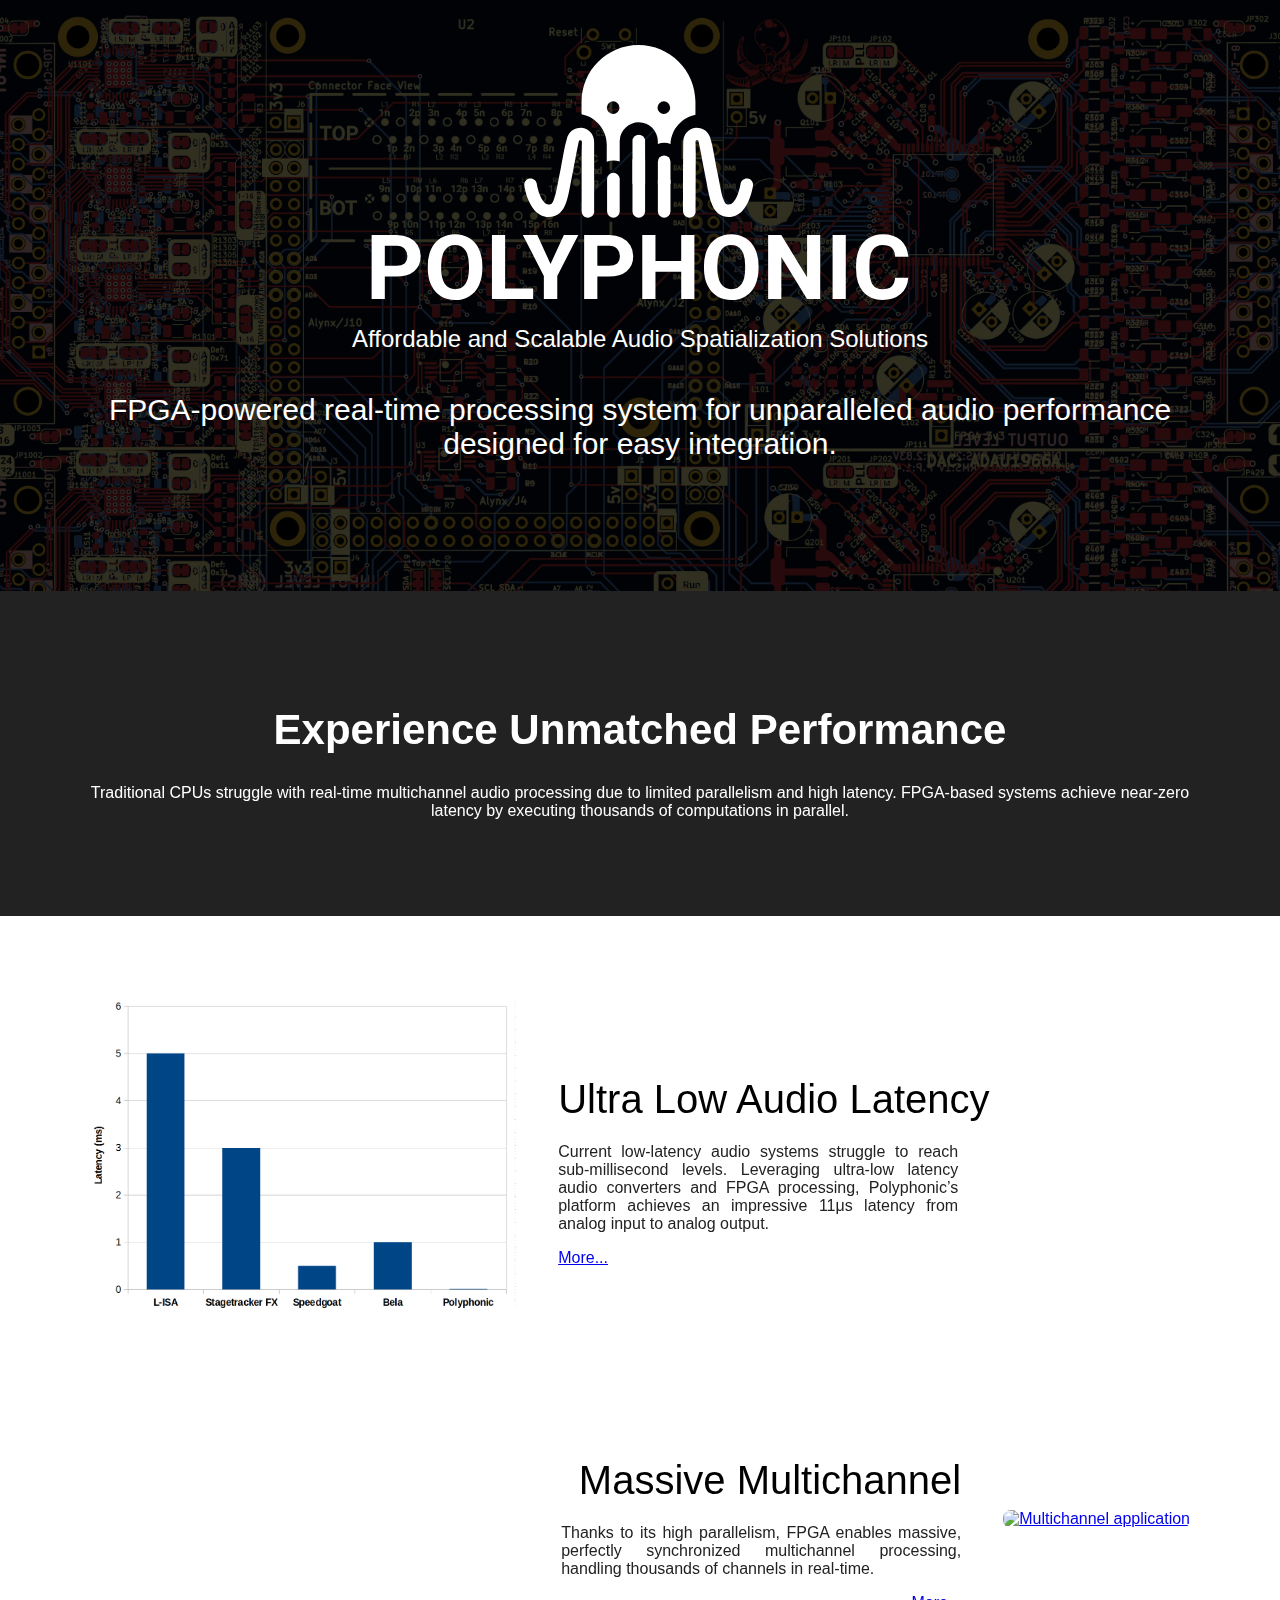
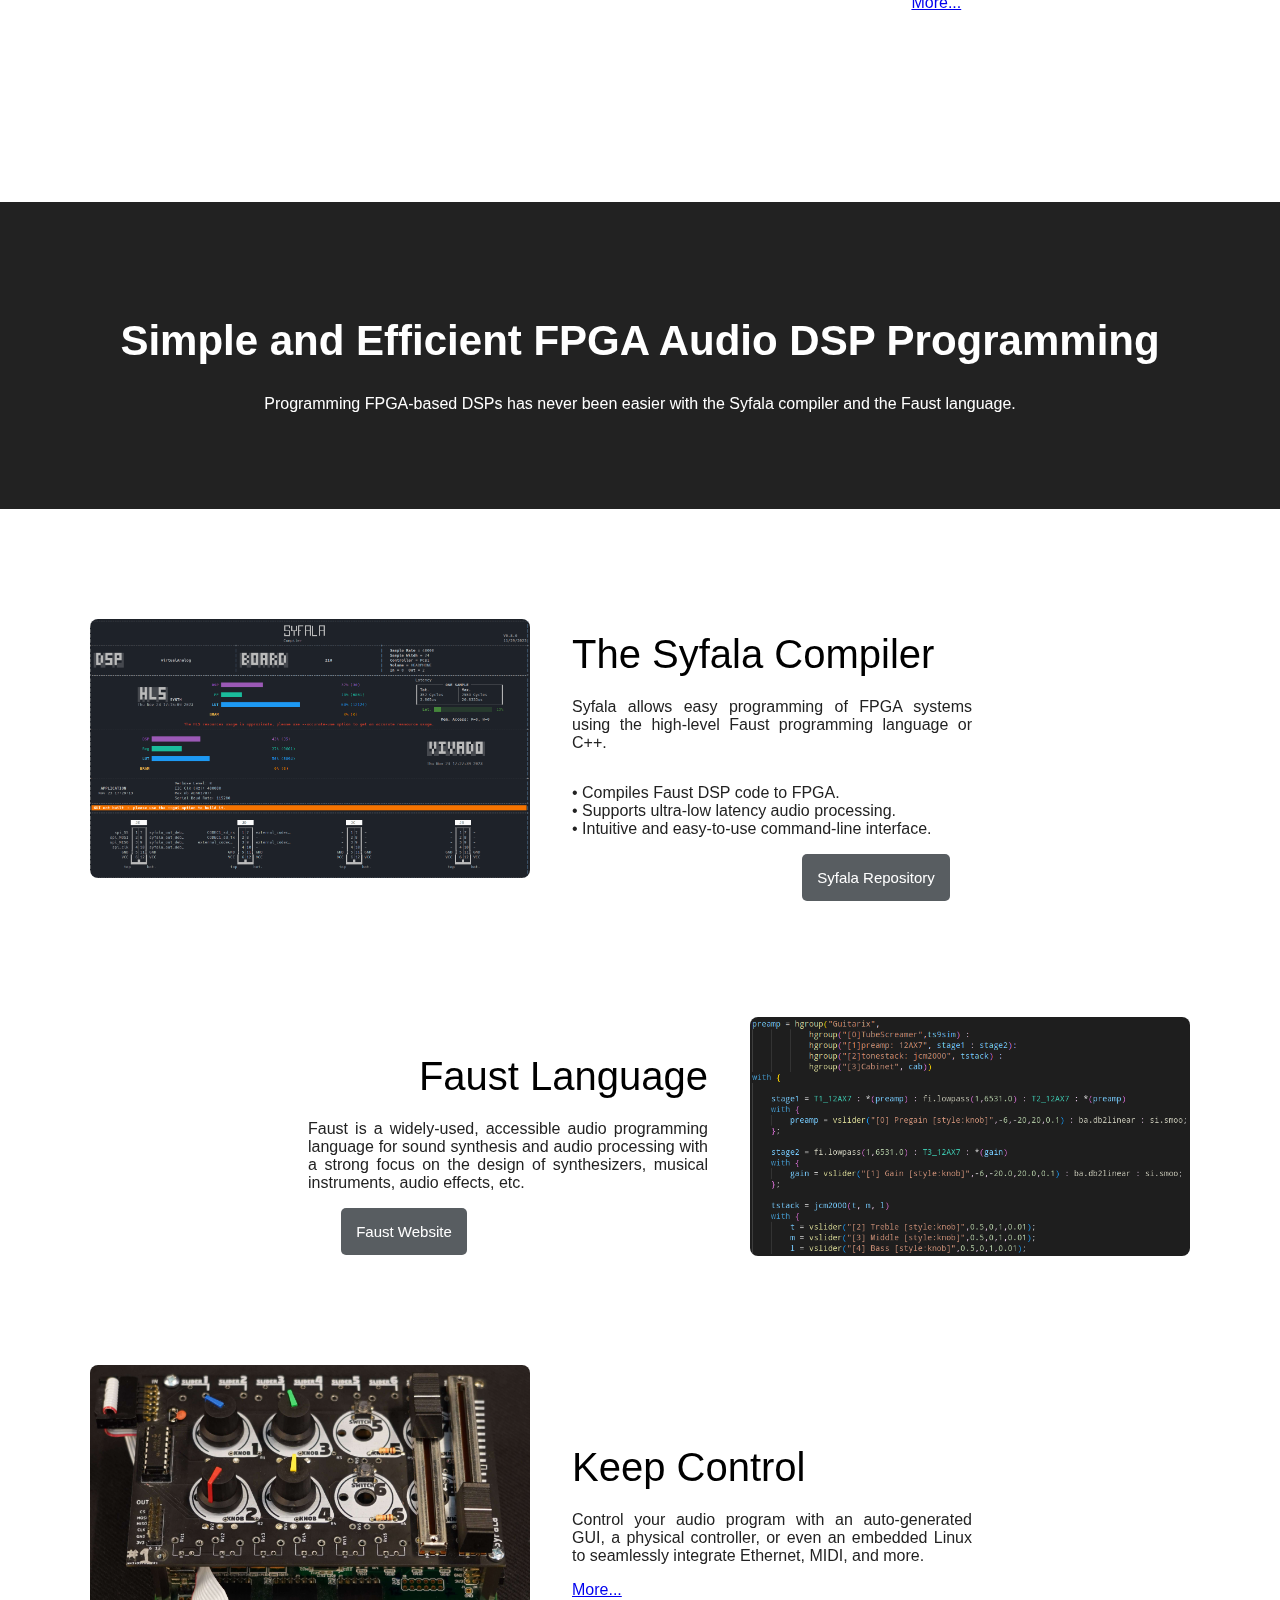
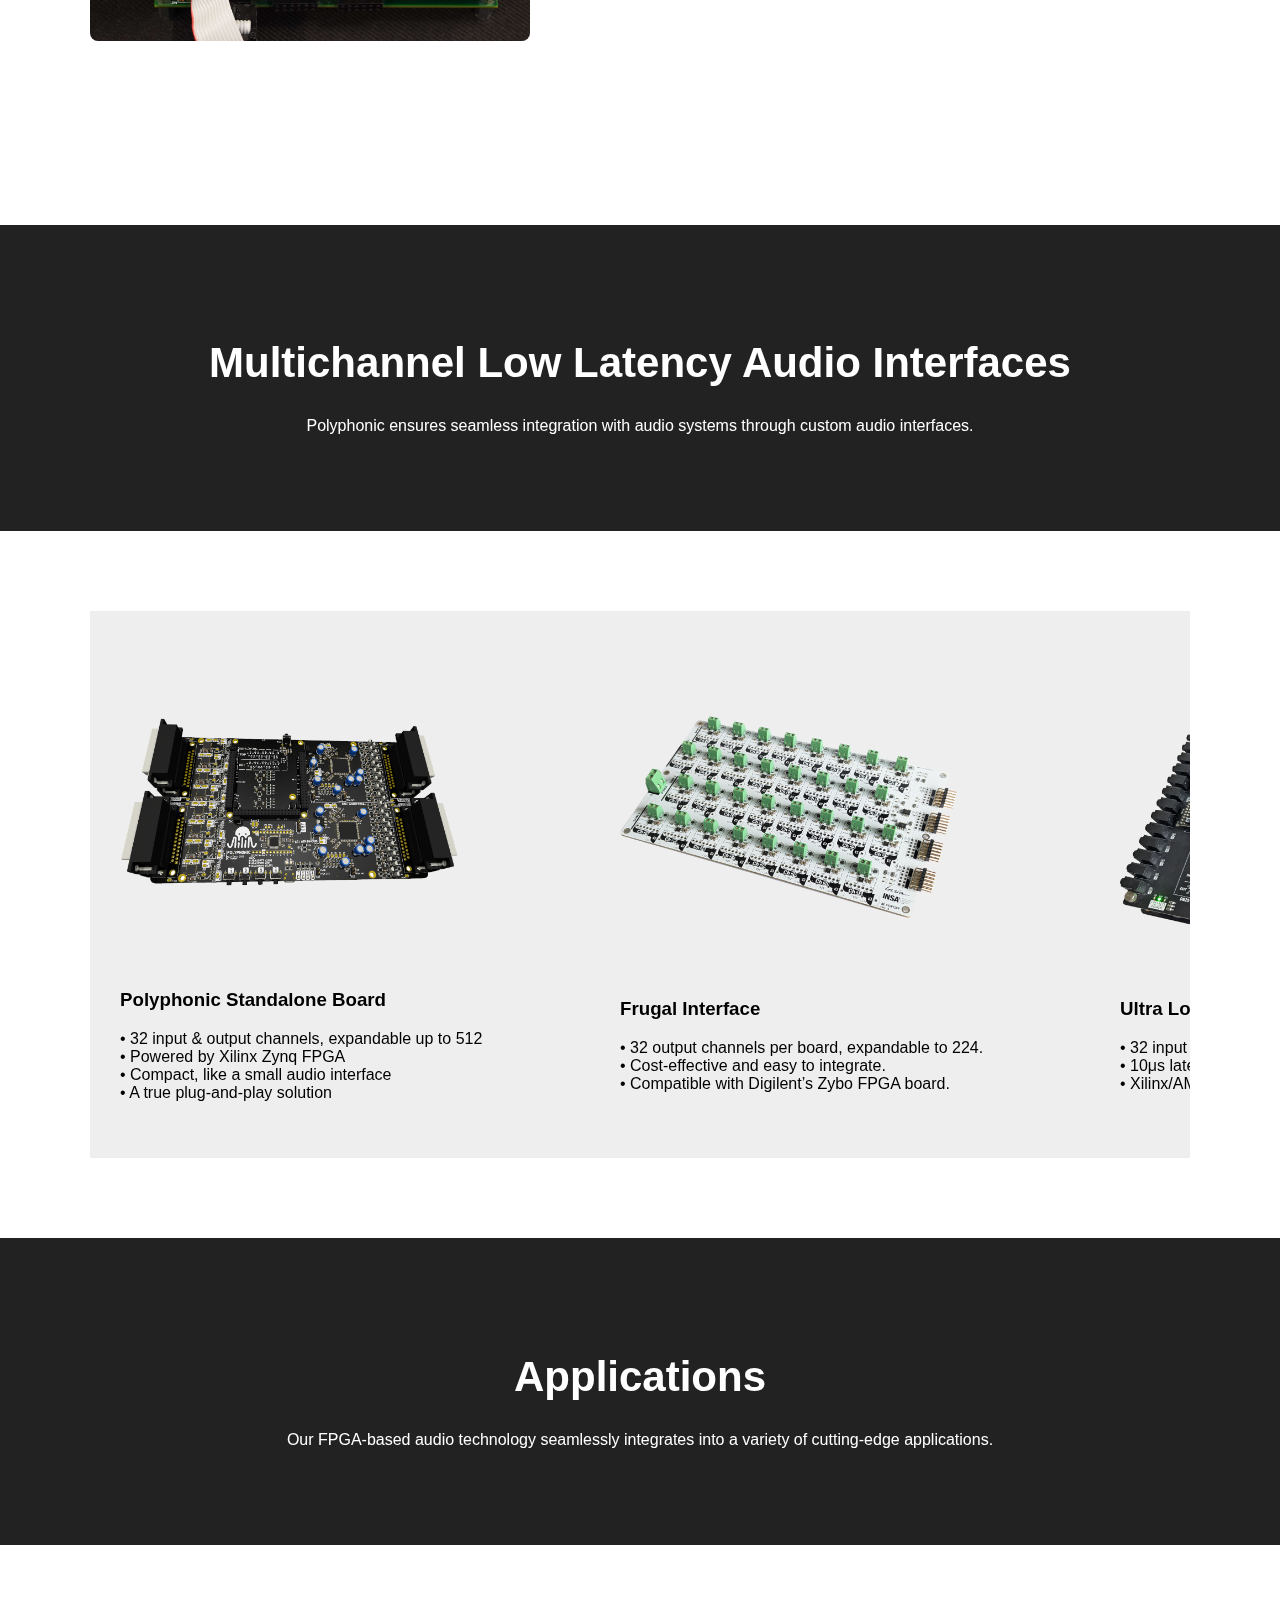
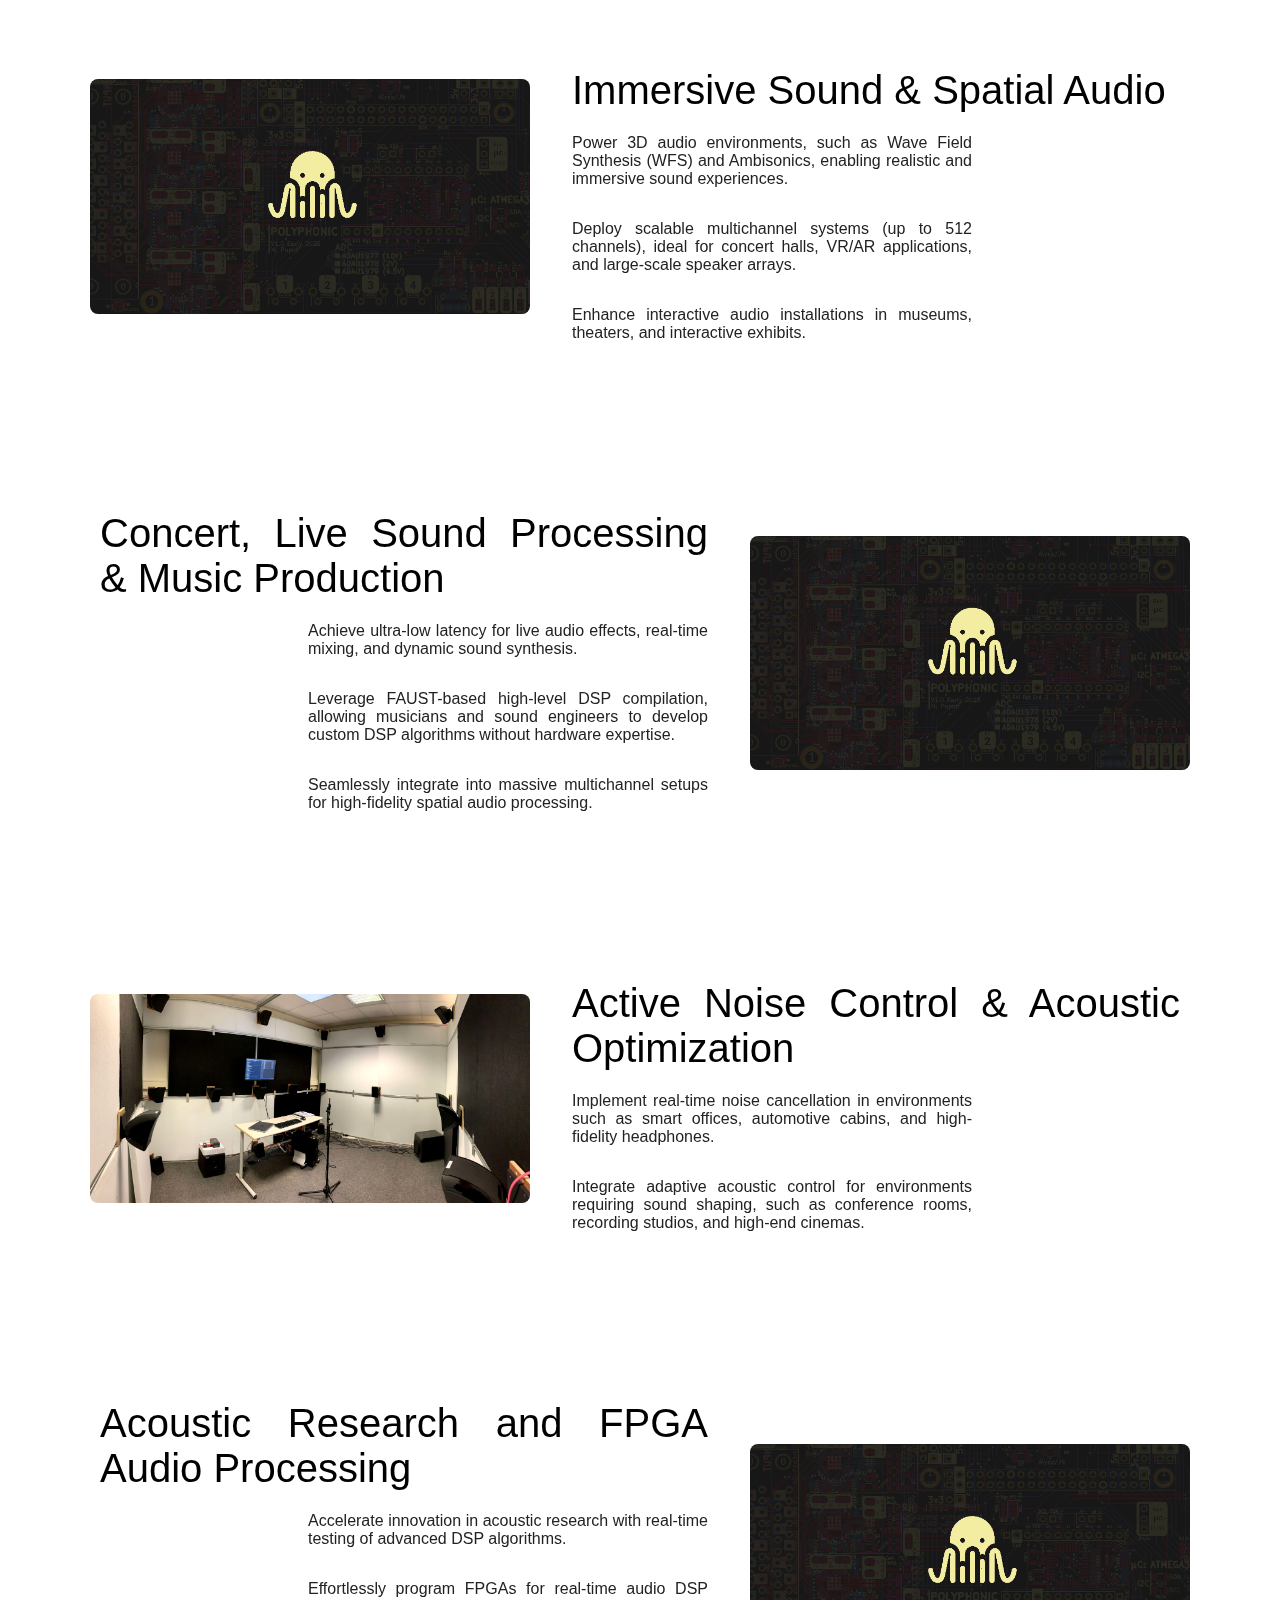
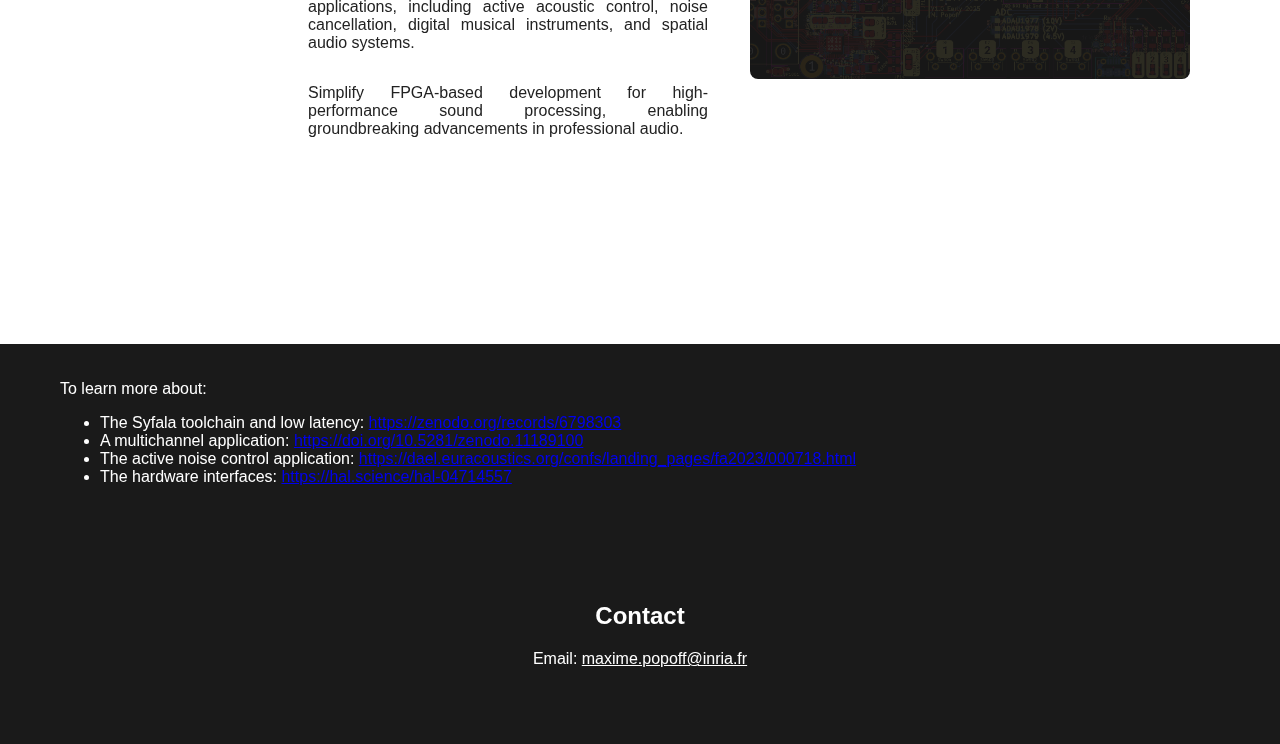
==== commit e484effb: "Commit" ====
--- a/index.html
+++ b/index.html
@@ -241,6 +241,7 @@
             padding-left:60px
         }
         .btn {
+            align-self:center;
             display: inline-block;
             padding: 15px 15px;
             color: white;
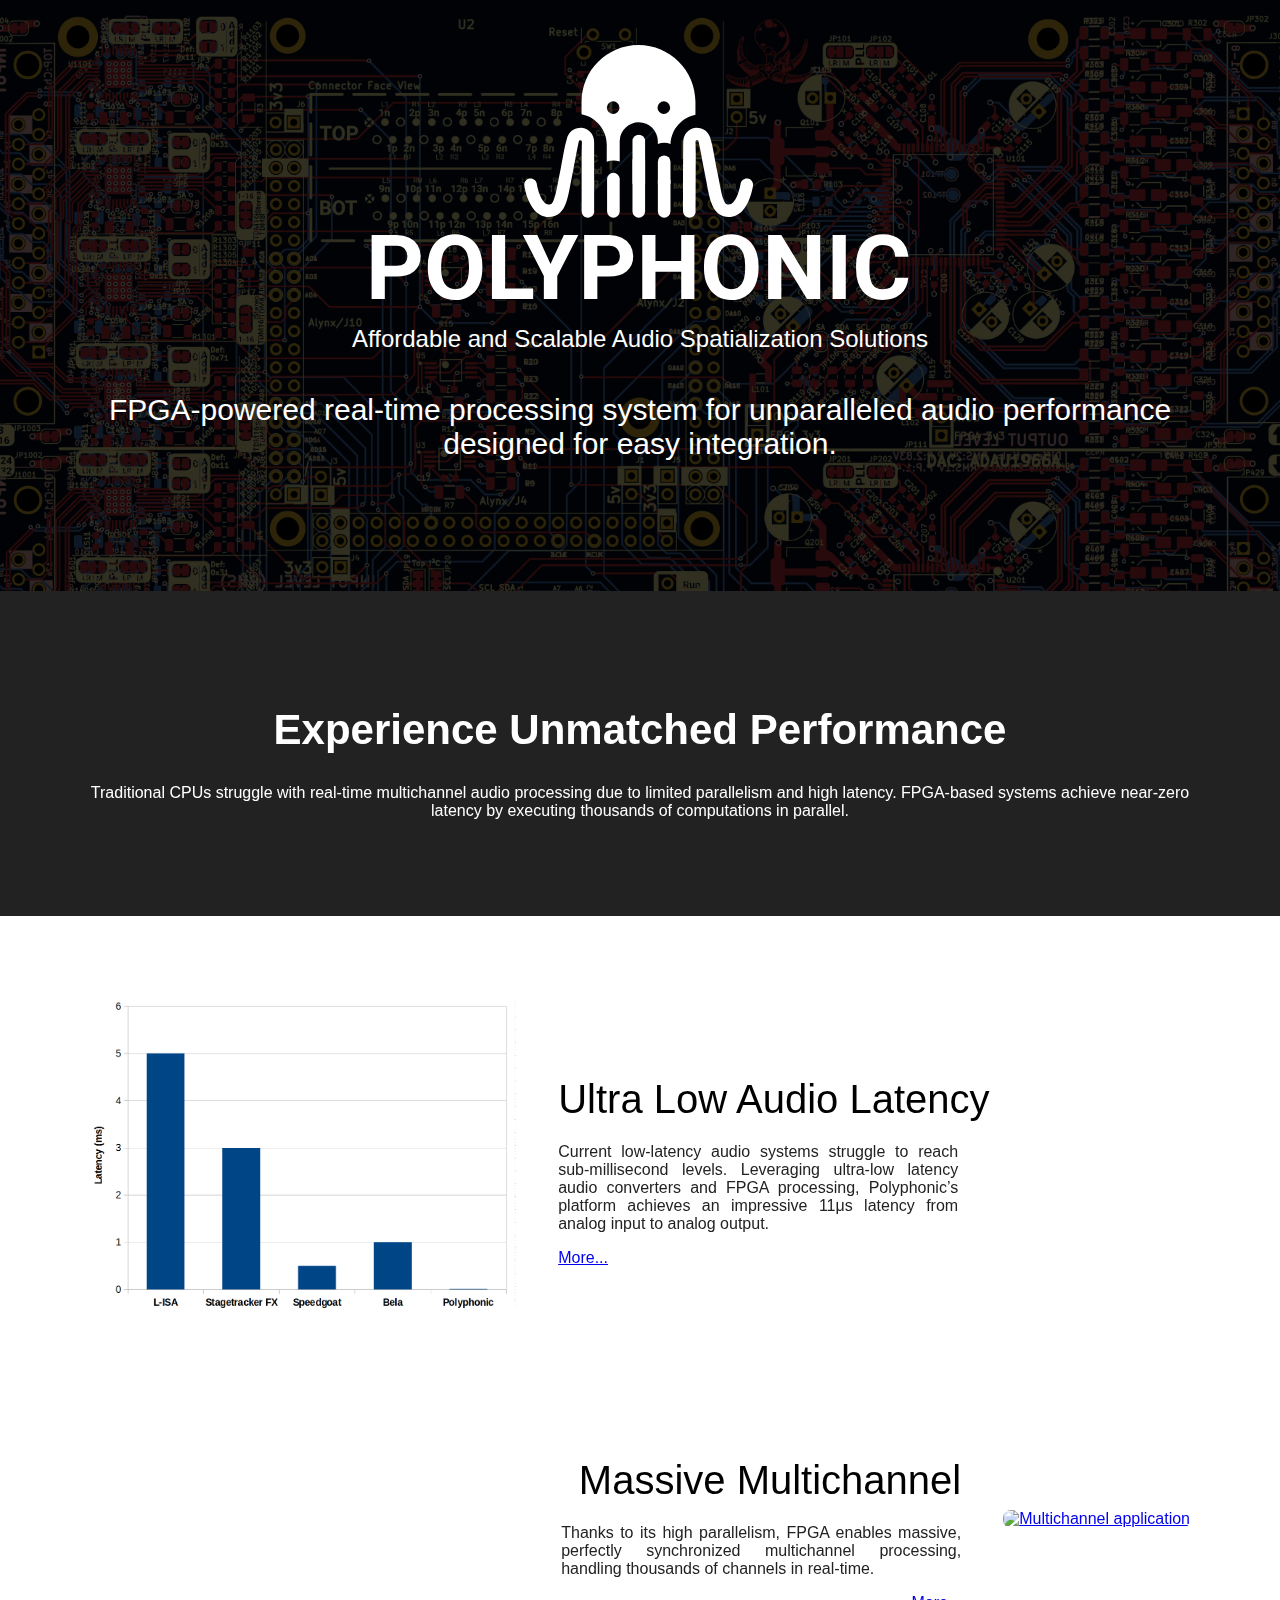
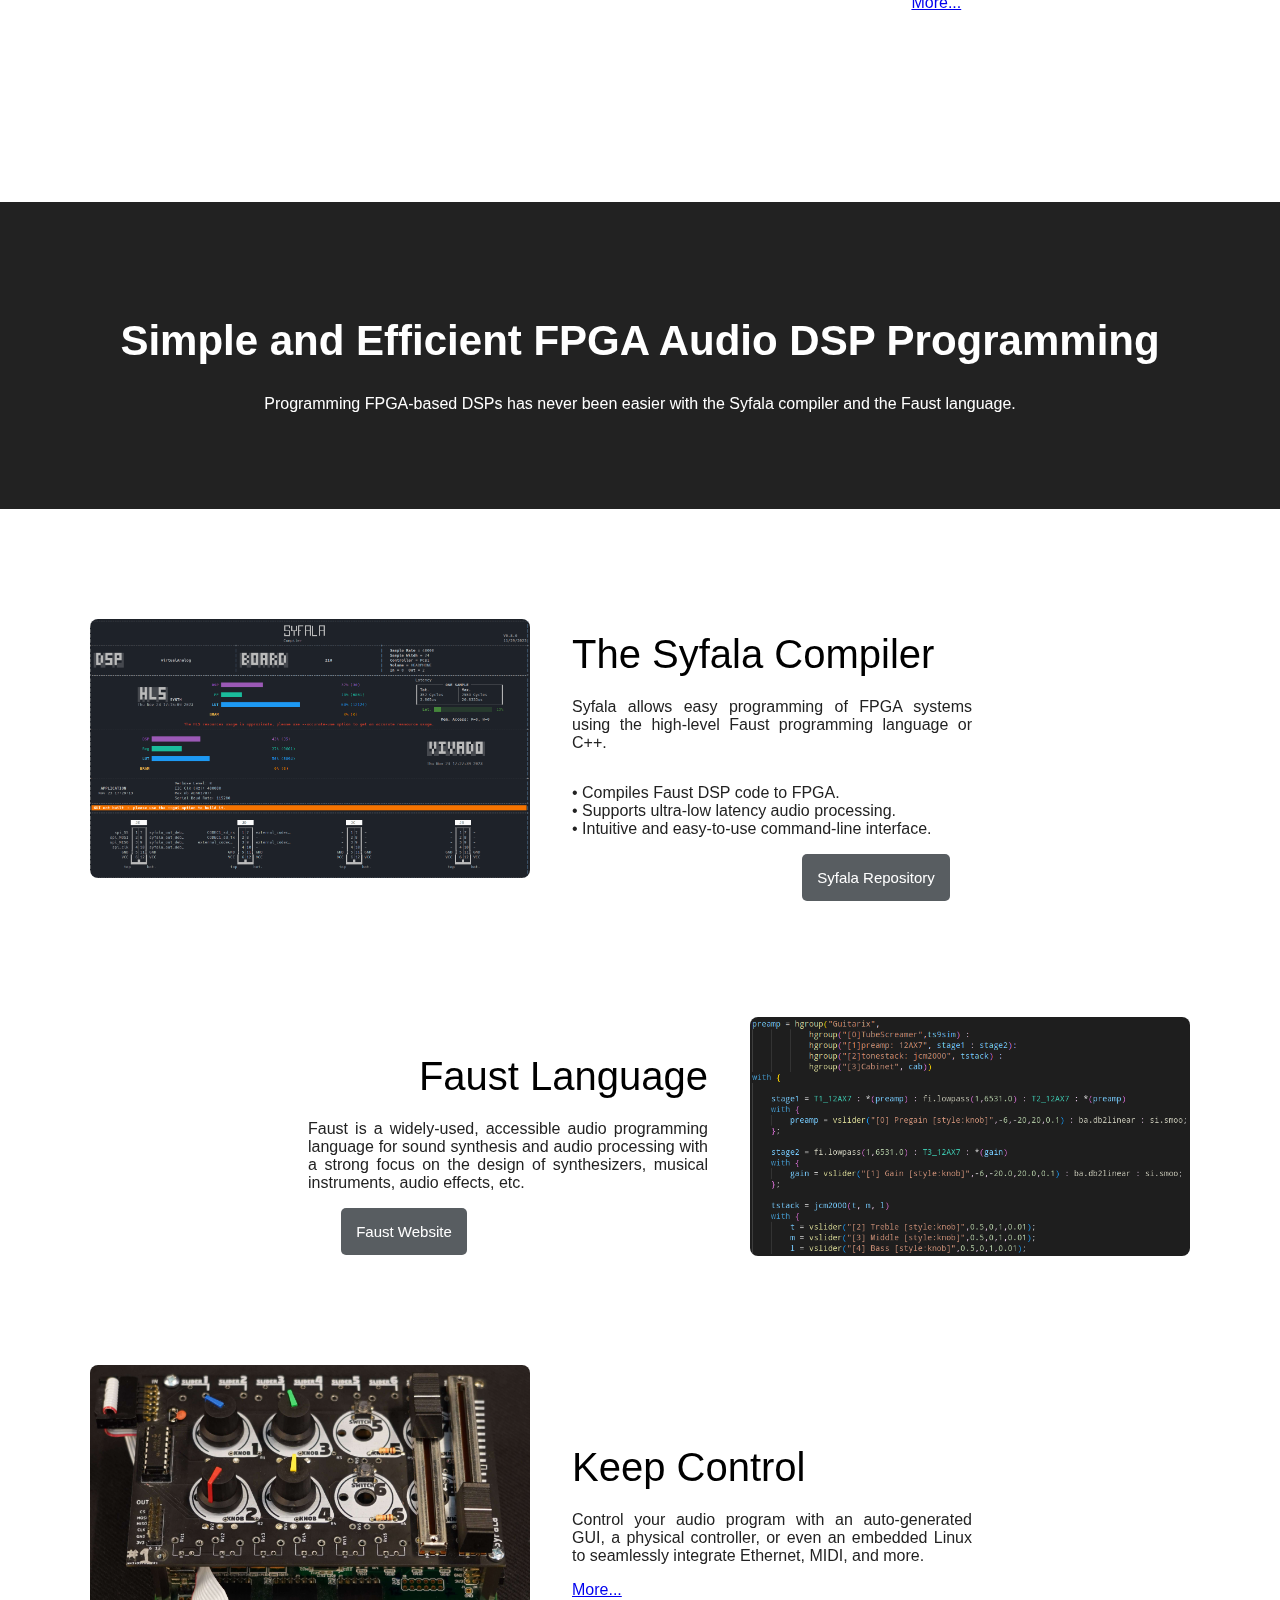
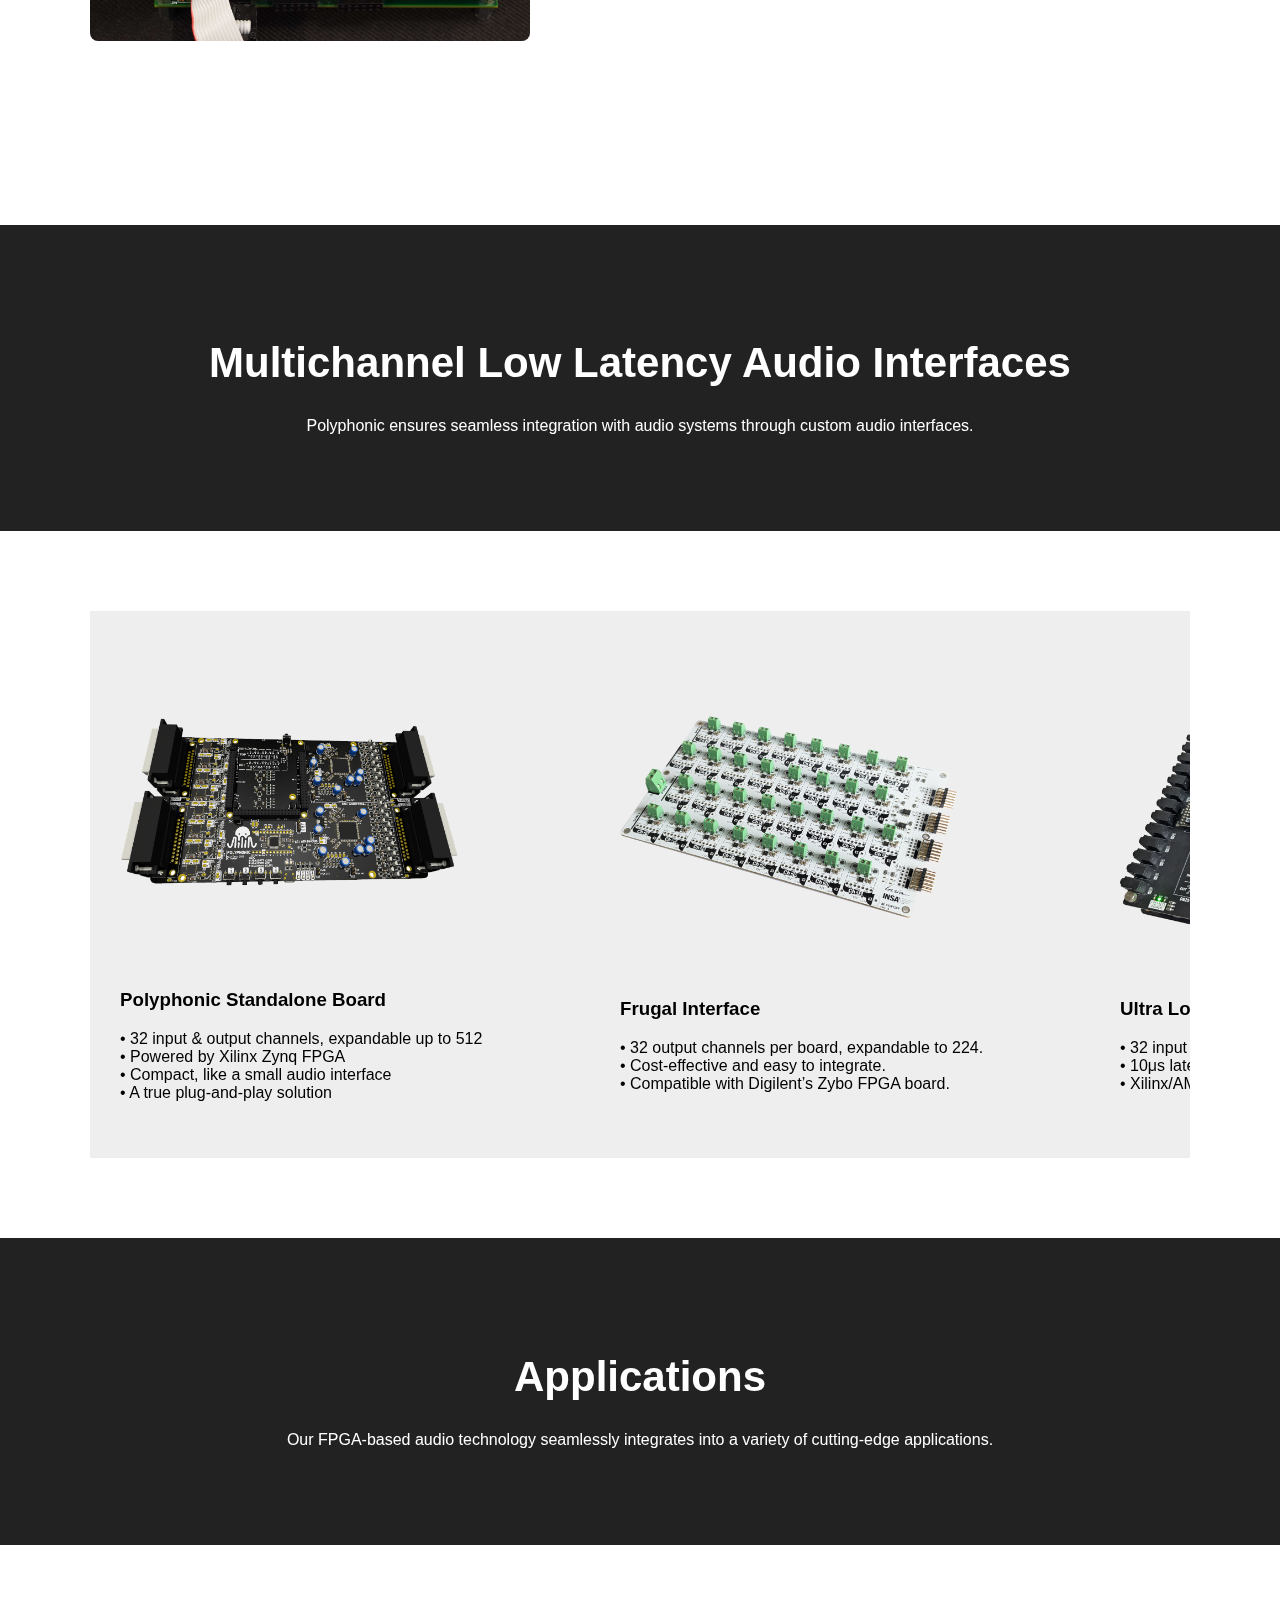
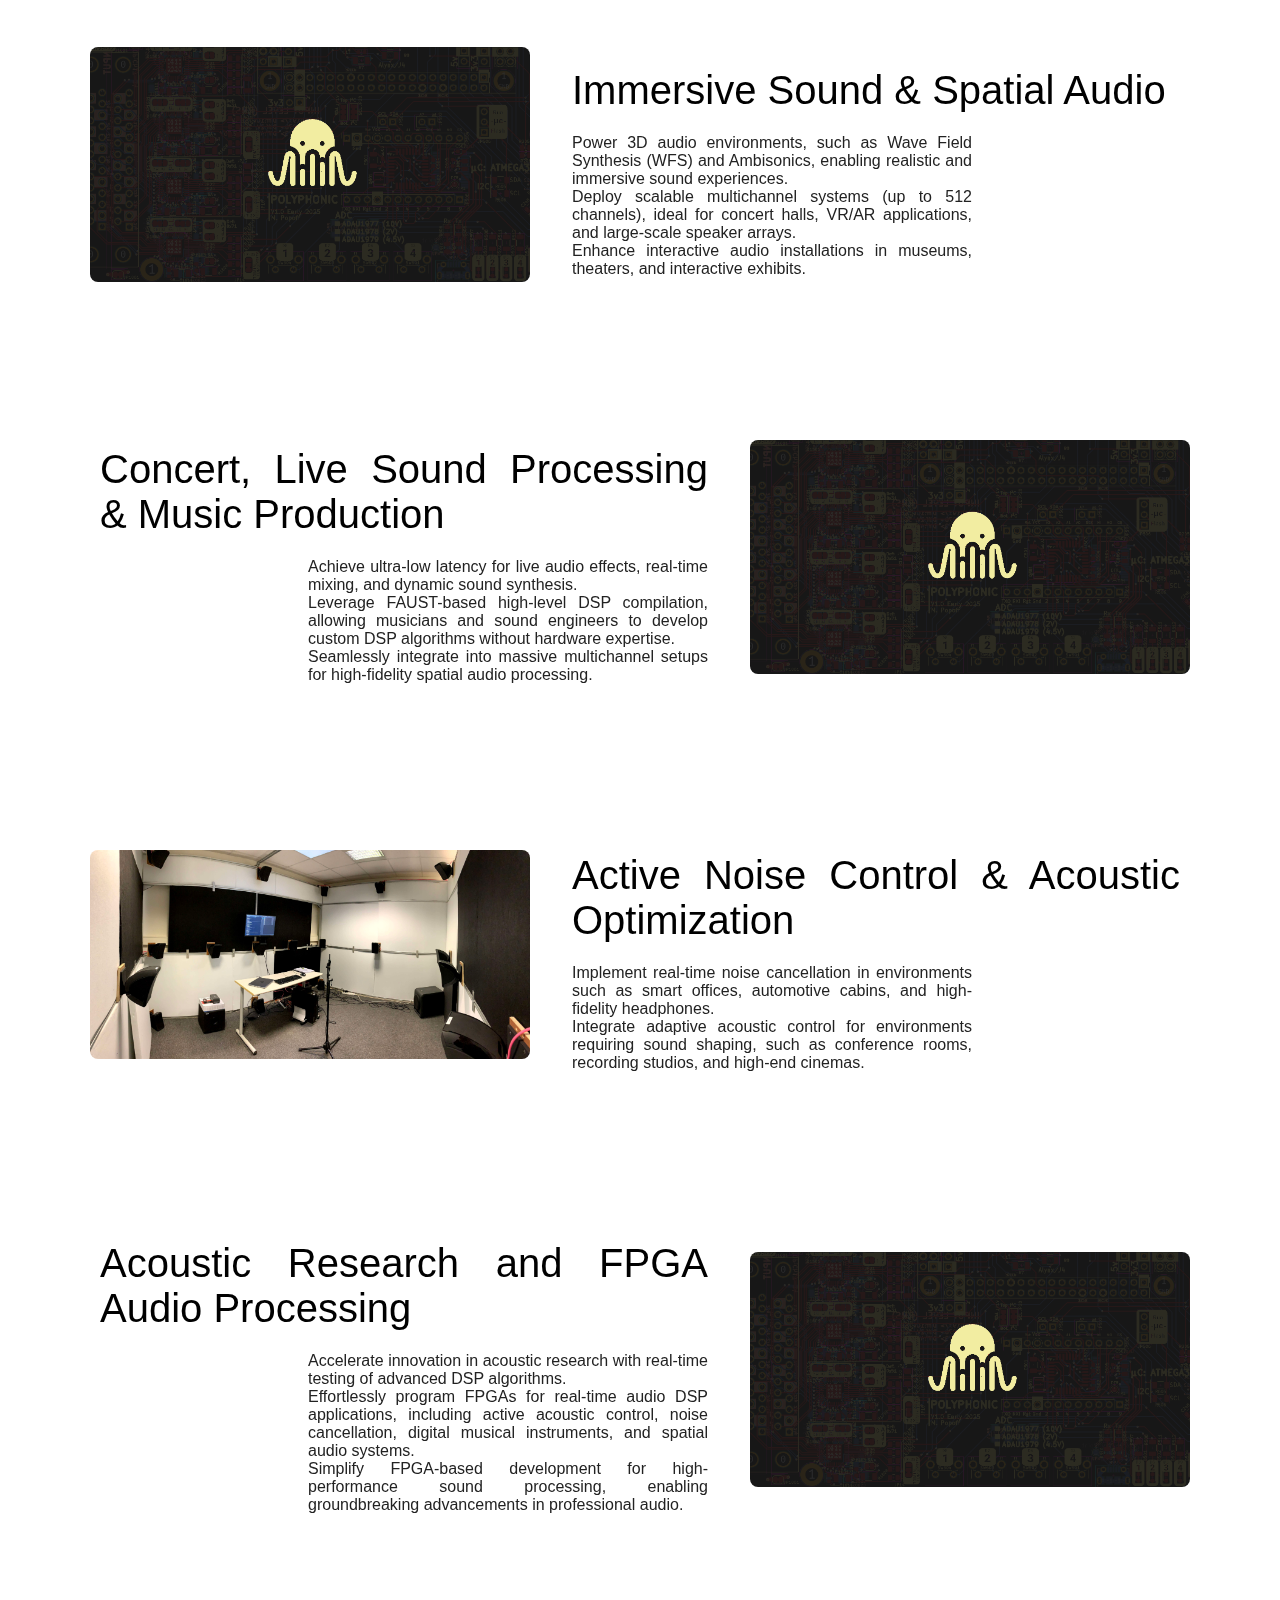
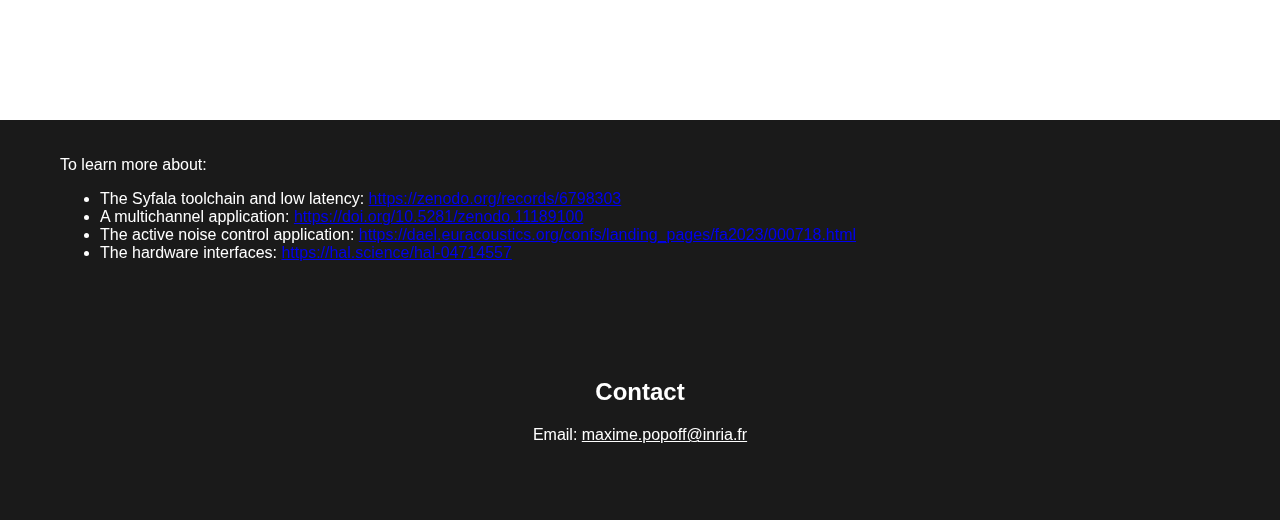
==== commit 9743d32b: "Commit" ====
--- a/index.html
+++ b/index.html
@@ -537,18 +537,15 @@
                 <img src="images/polyphonic_background.png" alt="Syfala terminal">
                 <div class="text-content">
                     <h2>Immersive Sound & Spatial Audio</h2>
-                    <p>Power 3D audio environments, such as Wave Field Synthesis (WFS) and Ambisonics, enabling realistic and immersive sound experiences.</p>
-                    <p>Deploy scalable multichannel systems (up to 512 channels), ideal for concert halls, VR/AR applications, and large-scale speaker arrays.</p>
-                    <p>Enhance interactive audio installations in museums, theaters, and interactive exhibits.</p>
+                    <p>Power 3D audio environments, such as Wave Field Synthesis (WFS) and Ambisonics, enabling realistic and immersive sound experiences.<br />Deploy scalable multichannel systems (up to 512 channels), ideal for concert halls, VR/AR applications, and large-scale speaker arrays.<br />Enhance interactive audio installations in museums, theaters, and interactive exhibits.</p>
                 </div>
             </div>
             
             <div class="block-img reverse no_link">
                 <div class="text-content-left">
                     <h2>Concert, Live Sound Processing & Music Production</h2>
-                    <p>Achieve ultra-low latency for live audio effects, real-time mixing, and dynamic sound synthesis.</p>
-                    <p>Leverage FAUST-based high-level DSP compilation, allowing musicians and sound engineers to develop custom DSP algorithms without hardware expertise.</p>
-                    <p>Seamlessly integrate into massive multichannel setups for high-fidelity spatial audio processing.</p>
+                    <p>Achieve ultra-low latency for live audio effects, real-time mixing, and dynamic sound synthesis.<br />
+                    Leverage FAUST-based high-level DSP compilation, allowing musicians and sound engineers to develop custom DSP algorithms without hardware expertise.<br />Seamlessly integrate into massive multichannel setups for high-fidelity spatial audio processing.</p>
                 </div>
                 <img src="images/polyphonic_background.png" alt="Faust Program">
             </div> 
@@ -556,16 +553,14 @@
                 <img src="images/listening_room.jpg" alt="Listening room">
                 <div class="text-content">
                     <h2>Active Noise Control & Acoustic Optimization</h2>
-                    <p>Implement real-time noise cancellation in environments such as smart offices, automotive cabins, and high-fidelity headphones.</p>
-                    <p>Integrate adaptive acoustic control for environments requiring sound shaping, such as conference rooms, recording studios, and high-end cinemas.</p>
+                    <p>Implement real-time noise cancellation in environments such as smart offices, automotive cabins, and high-fidelity headphones.<br />Integrate adaptive acoustic control for environments requiring sound shaping, such as conference rooms, recording studios, and high-end cinemas.</p>
                 </div>
             </div>            
             <div class="block-img no_link">
                 <div class="text-content-left">
                     <h2>Acoustic Research and FPGA Audio Processing</h2>
-                    <p>Accelerate innovation in acoustic research with real-time testing of advanced DSP algorithms.</p>
-                    <p>Effortlessly program FPGAs for real-time audio DSP applications, including active acoustic control, noise cancellation, digital musical instruments, and spatial audio systems.  
-                    <p>Simplify FPGA-based development for high-performance sound processing, enabling groundbreaking advancements in professional audio.</p>
+                    <p>Accelerate innovation in acoustic research with real-time testing of advanced DSP algorithms.<br />Effortlessly program FPGAs for real-time audio DSP applications, including active acoustic control, noise cancellation, digital musical instruments, and spatial audio systems.  
+                    <br />Simplify FPGA-based development for high-performance sound processing, enabling groundbreaking advancements in professional audio.</p>
                 </div>
                 <img src="images/polyphonic_background.png" alt="Controllers">
             </div>            
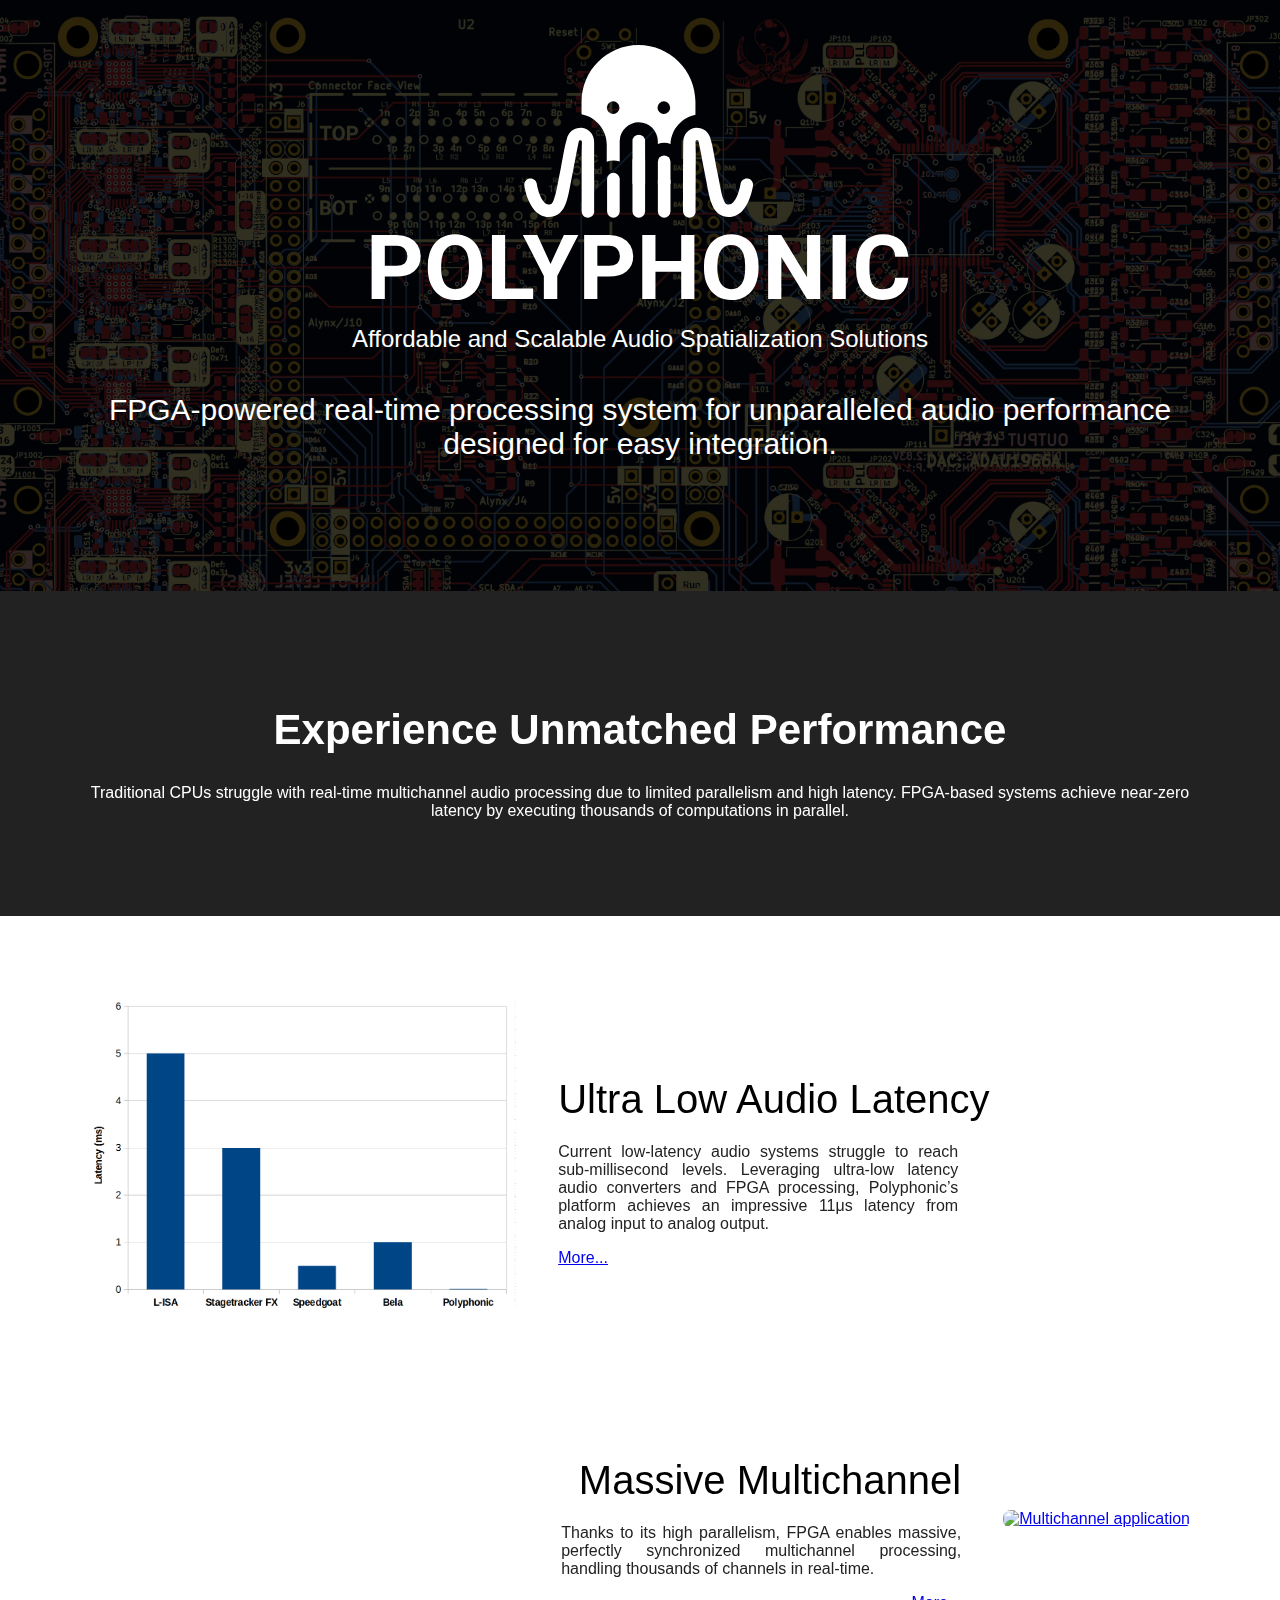
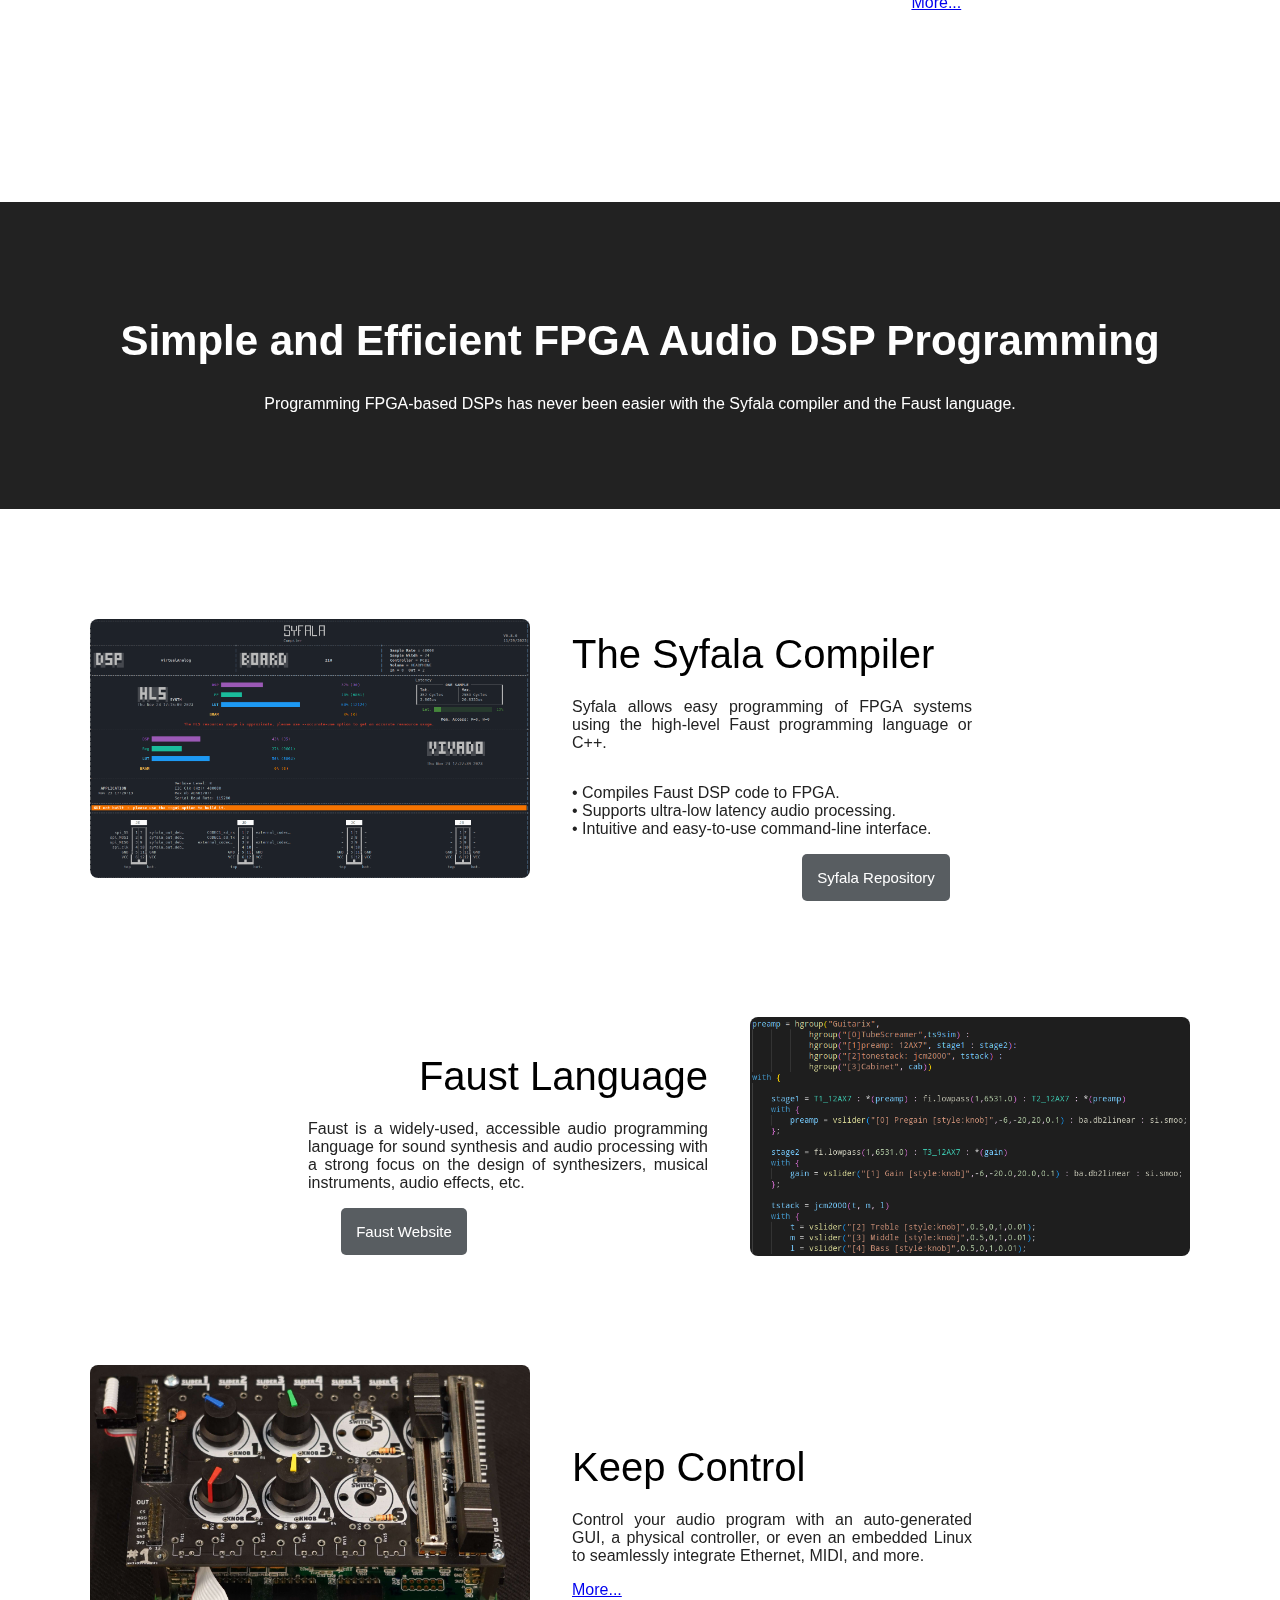
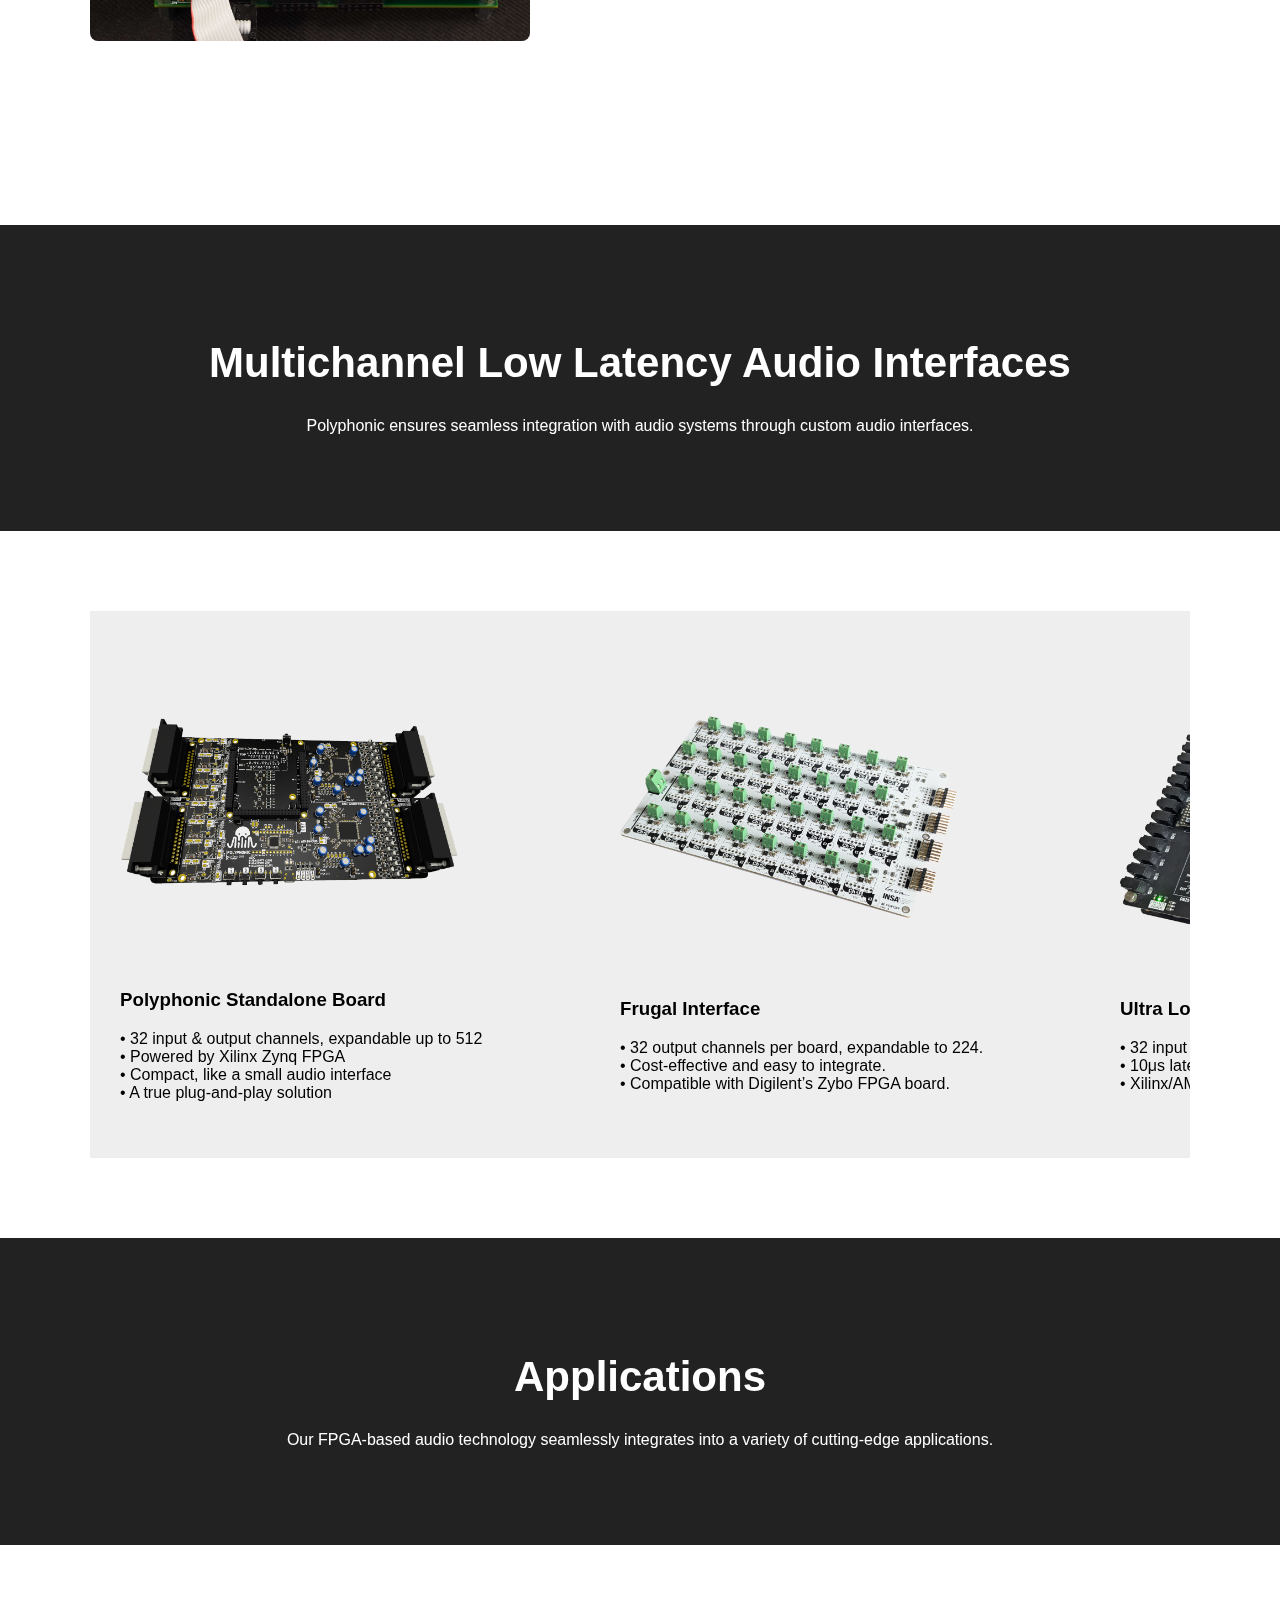
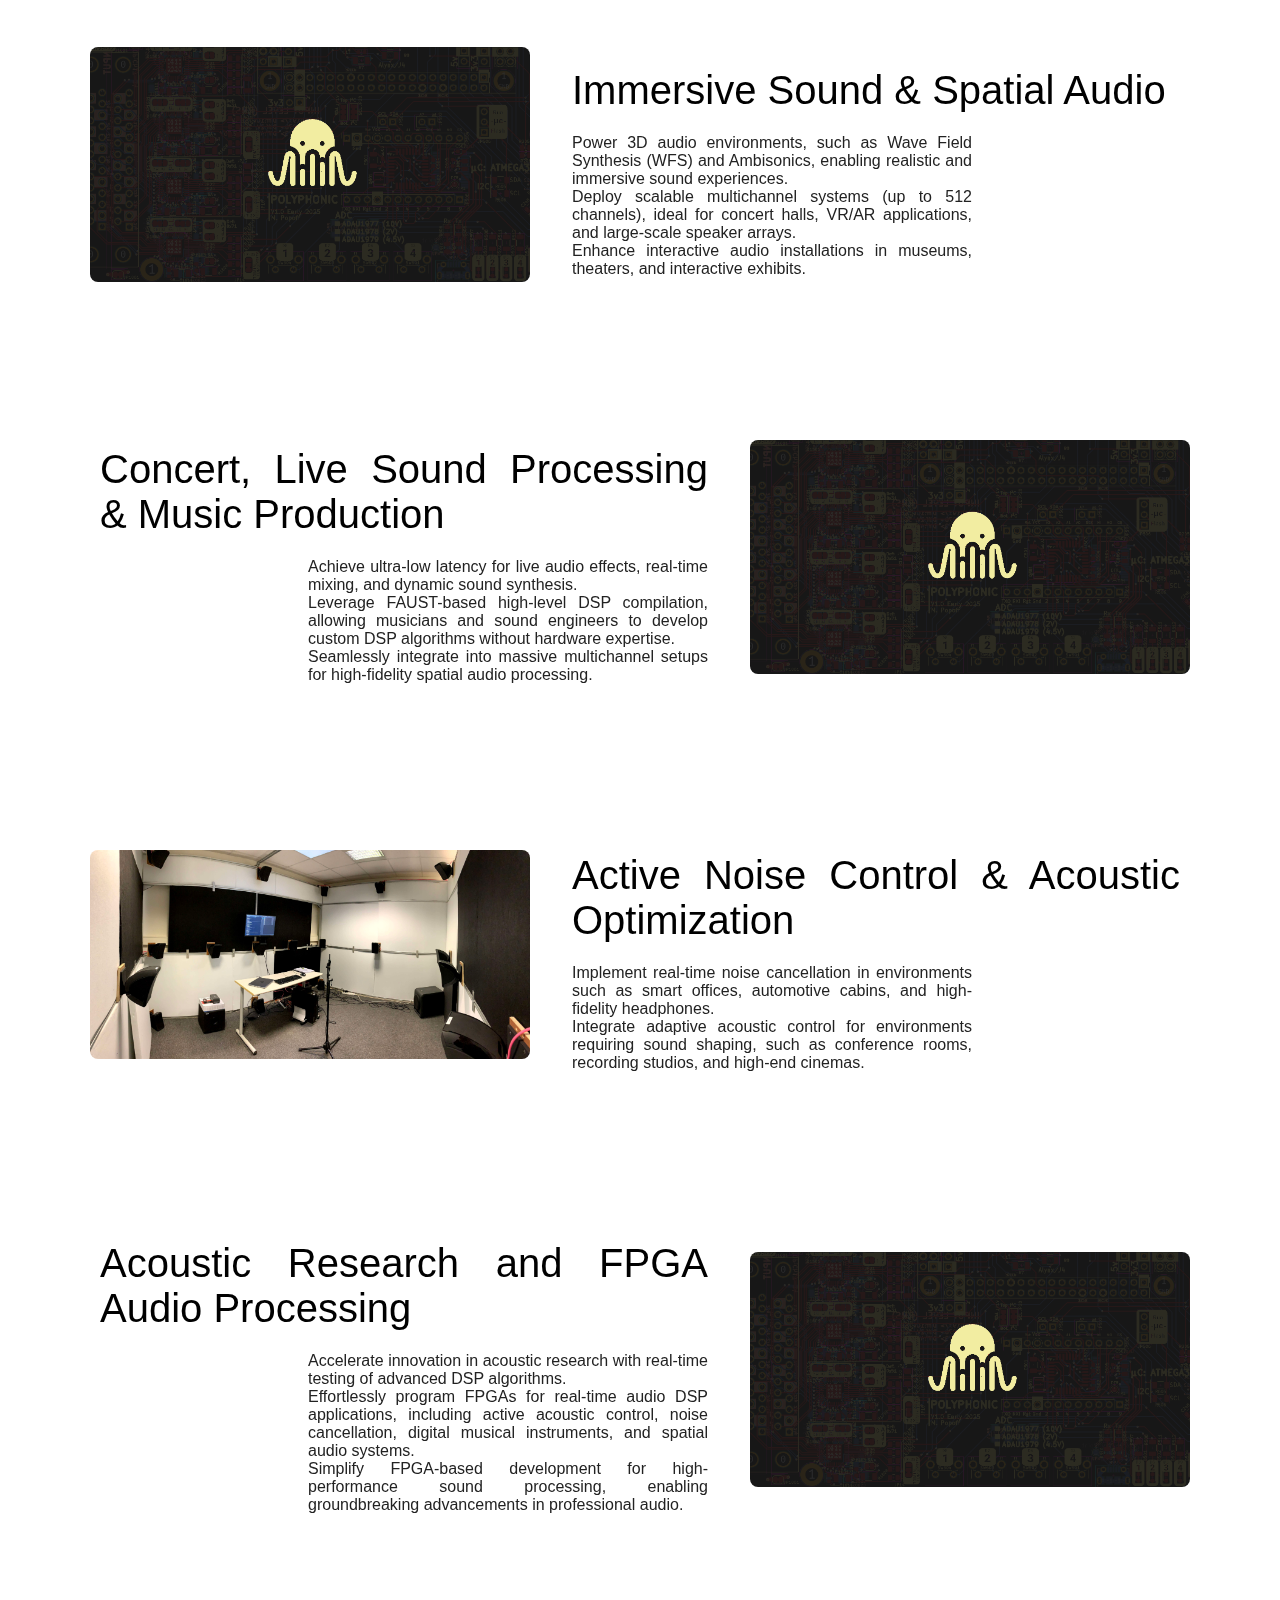
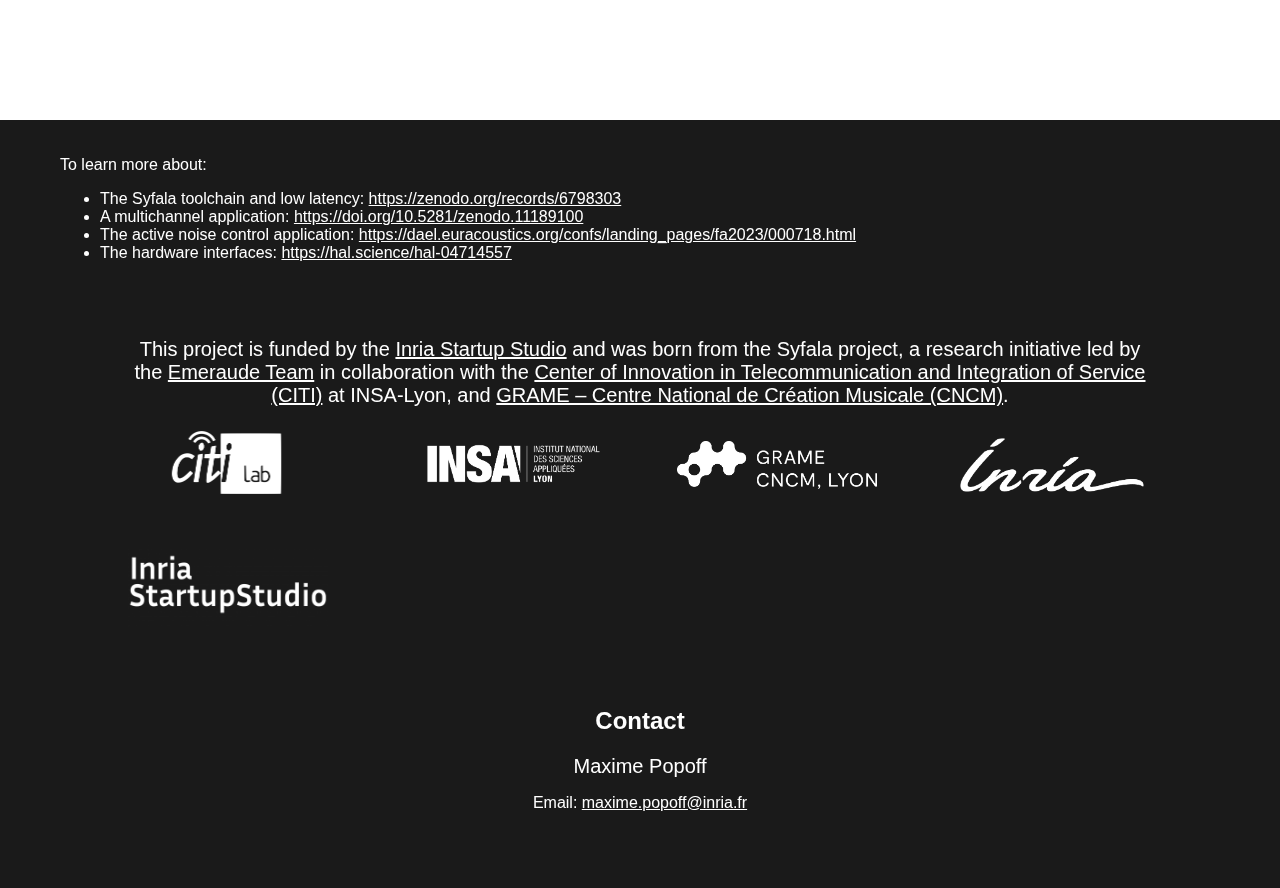
==== commit 5d16bd9c: "Commit" ====
--- a/index.html
+++ b/index.html
@@ -175,7 +175,7 @@
             margin:30px;
         }
     
-      
+
         @media (min-width: 768px) {
         .modal_section_image {
             display: flex;
@@ -233,6 +233,11 @@
             color: white;
             font-weight: 500;
         }
+        .contact h1{
+            font-size: 20px;
+            font-weight: 300;
+
+        }
         .learn_more{
             background: #1a1a1a;
             color: white;
@@ -240,6 +245,48 @@
             padding: 20px;
             padding-left:60px
         }
+        .learn_more a {
+            color: white;
+            font-weight: 500;
+        }
+
+        .logo-banner {
+            width: 100%;
+            background: #1a1a1a;
+            color: white;    
+            display: flex;
+            justify-content: center;
+            flex-wrap: wrap;
+        }
+
+              /* Logo Container */
+        .logo-container {
+            display: flex;
+            justify-content: space-between;
+            align-items: center;
+            flex-wrap: wrap; /* Allows wrapping on small screens */
+            width: 80%; /* Adjust banner width */
+            gap: 20px; /* Space between logos */
+        }
+
+        /* Logos */
+        .logo-container img {
+            max-width: 200px; /* Set max width for logos */
+            height: auto;
+        }
+        .logo-banner p{
+            font-weight: 200;
+            text-align: center;
+            width:80%;
+            margin-top:40px;
+            margin-bottom: 0px;
+            font-size: 20px;
+        }
+        .logo-banner a {
+            color: white;
+            font-weight: 500;
+        }
+
         .btn {
             align-self:center;
             display: inline-block;
@@ -408,6 +455,14 @@
     .modal_section img{
         width:100%
     }
+    .logo-container {
+        flex-wrap: wrap; /* Allows wrapping on small screens */
+        justify-content: center;
+    }
+    
+    .logo-container img {
+        max-width: 150px; /* Reduce logo size for mobile */
+    }
         }
     </style>
 </head>
@@ -575,10 +630,32 @@
         <li><b>The active noise control application:</b> <a href="https://dael.euracoustics.org/confs/landing_pages/fa2023/000718.html" target="_blank">https://dael.euracoustics.org/confs/landing_pages/fa2023/000718.html</a></li>  
         <li><b>The hardware interfaces:</b> <a href="https://hal.science/hal-04714557" target="_blank">https://hal.science/hal-04714557</a></li>  
     </ul>  
-    </div>
+
+</div>
+    <div class="logo-banner">
+        <p>
+            This project is funded by the 
+            <a href="https://www.inriastartupstudio.fr/">Inria Startup Studio</a> 
+            and was born from the Syfala project, a research initiative led by the 
+            <a href="https://team.inria.fr/emeraude/">Emeraude Team</a> 
+            in collaboration with the <a href="https://www.citi-lab.fr/">Center of Innovation in Telecommunication and Integration of Service (CITI)</a> at INSA-Lyon, 
+            and  
+            <a href="https://www.grame.fr/">GRAME – Centre National de Création Musicale (CNCM)</a>.
+          </p>
+    <div class="logo-container">
+        <img src="images/citi_lab_logo_white.png" alt="Logo CITI Lab">
+        <img src="images/logo_insa_white.png" alt="Logo INSA">
+        <img src="images/grame_logo_white.png" alt="Logo Grame">
+        <img src="images/inr_logo_white.png" alt="Logo Inria">
+        <img src="images/logo_ISS_white.png" alt="Logo ISS">
+    </div>
+</div>
+
+
     <div class="contact">
 
         <h2>Contact</h2>
+        <h1>Maxime Popoff</h1>
         <p>Email: <a href="mailto:maxime.popoff@inria.fr">maxime.popoff@inria.fr</a></p>
 
 
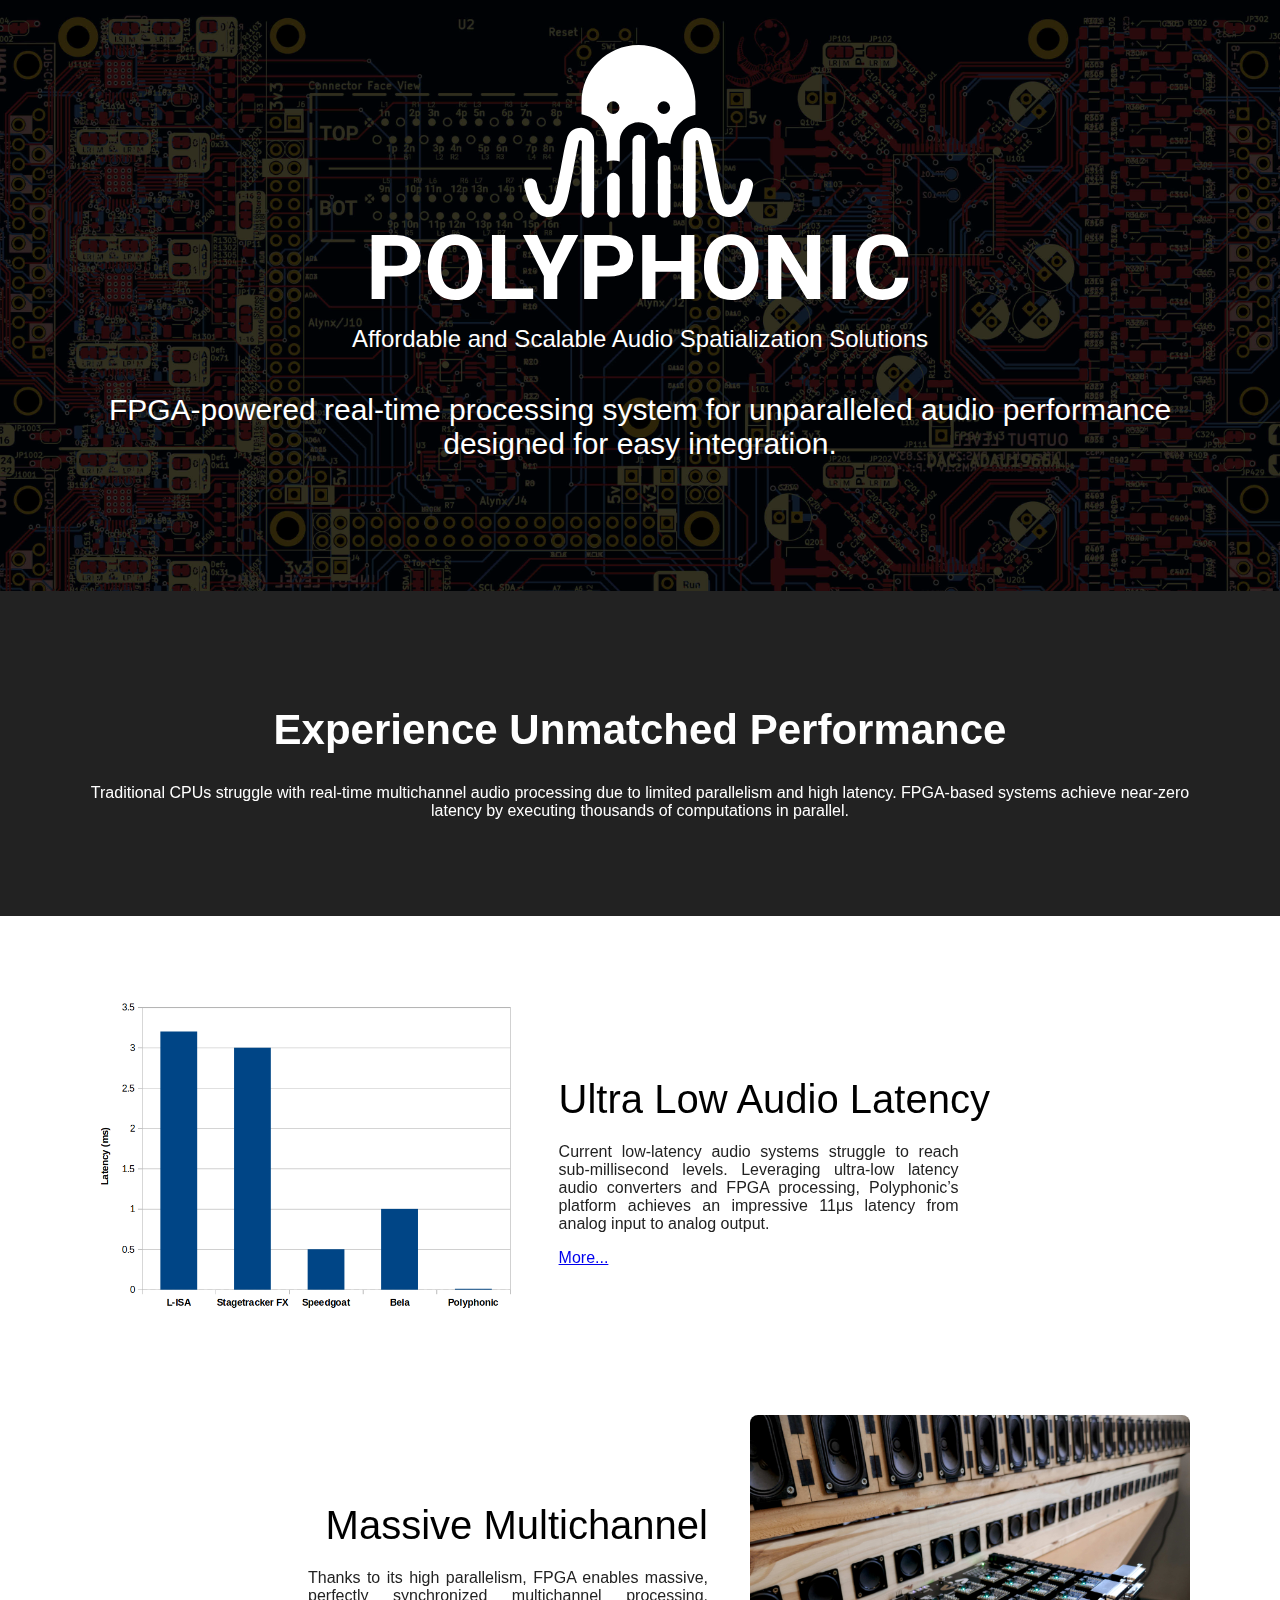
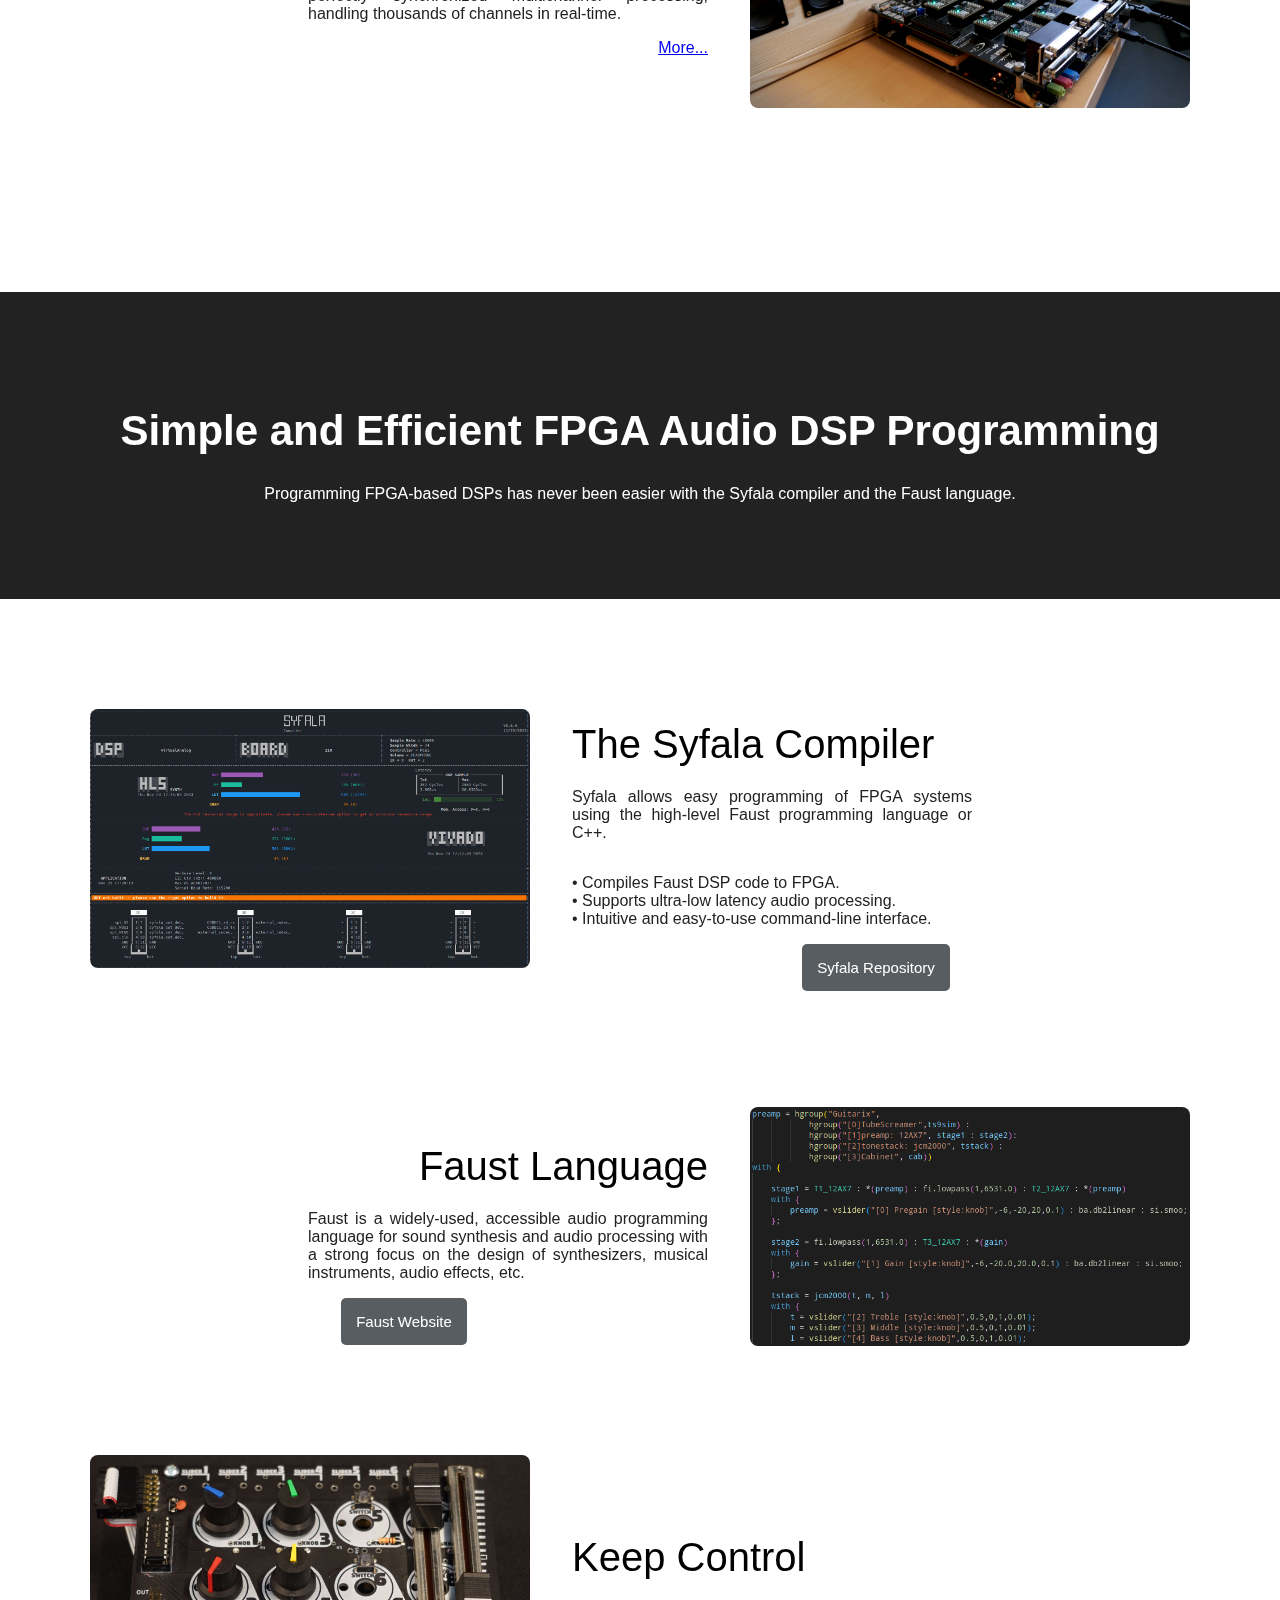
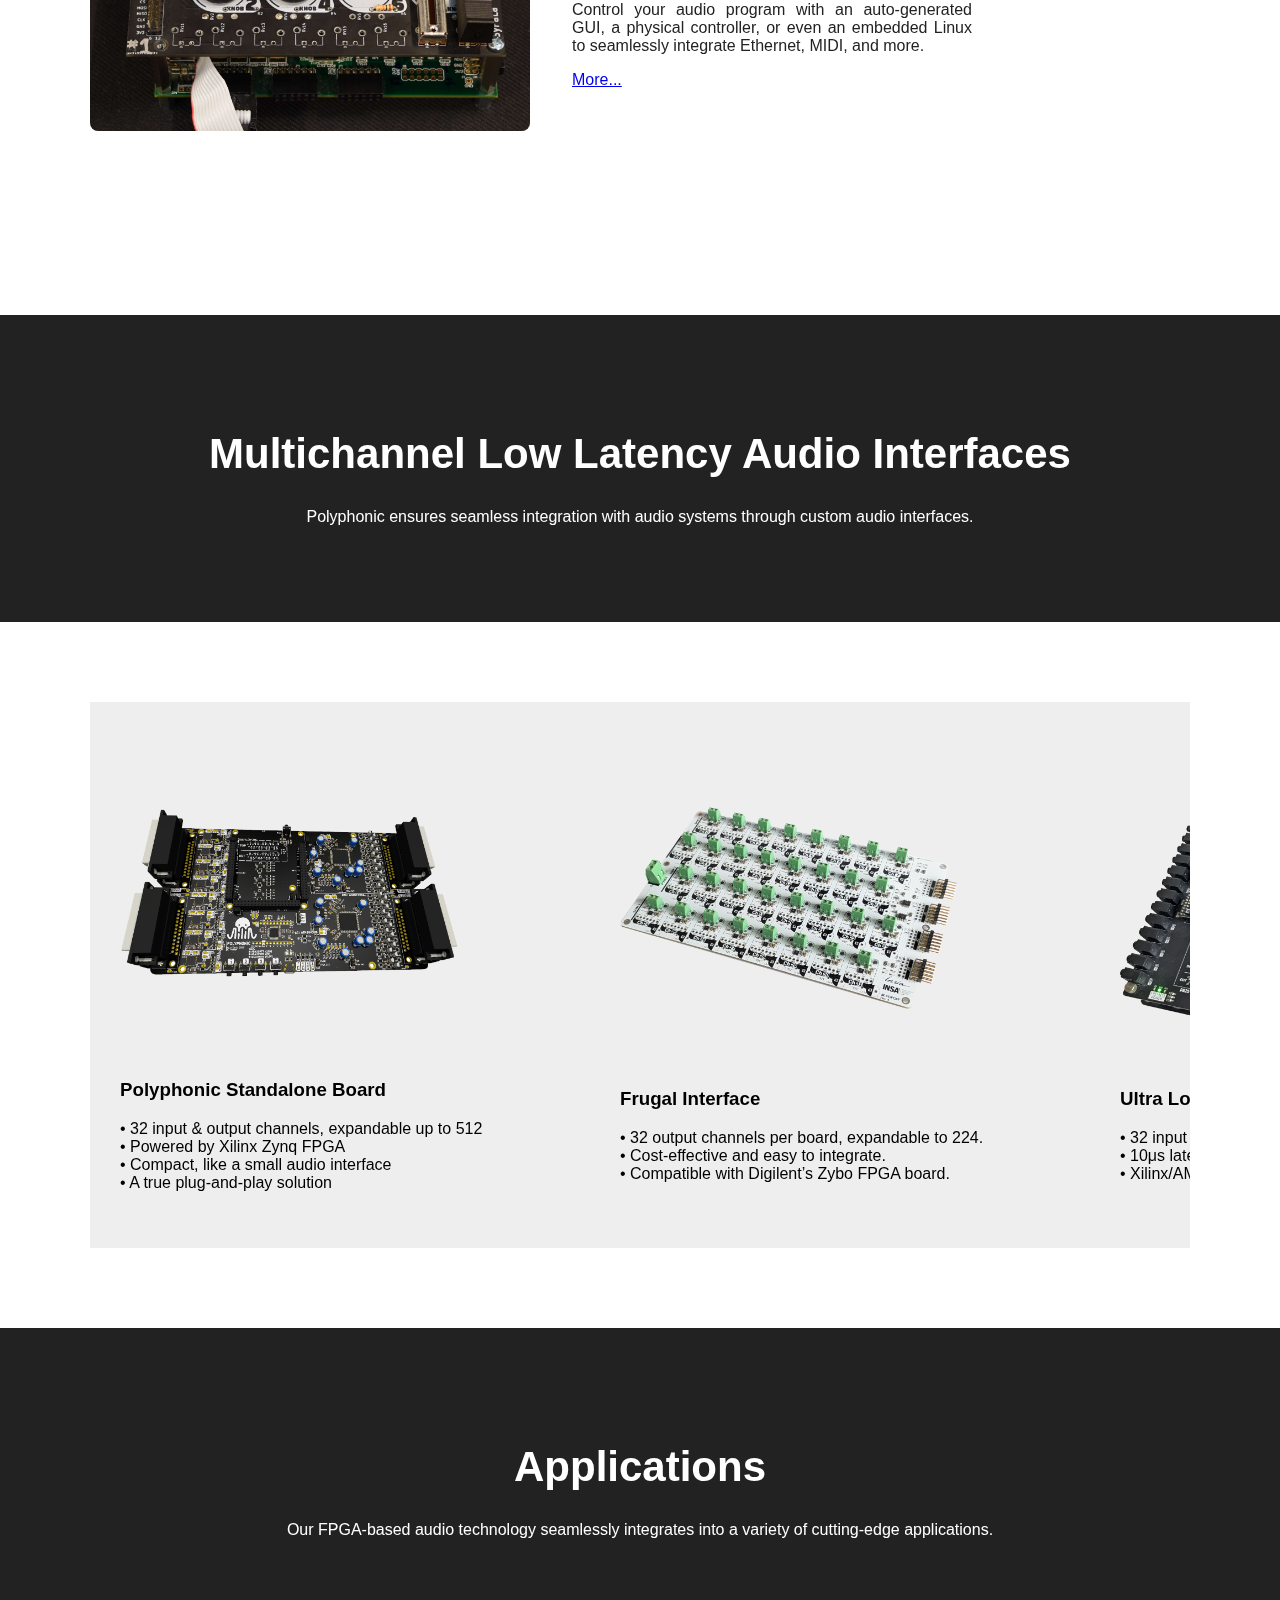
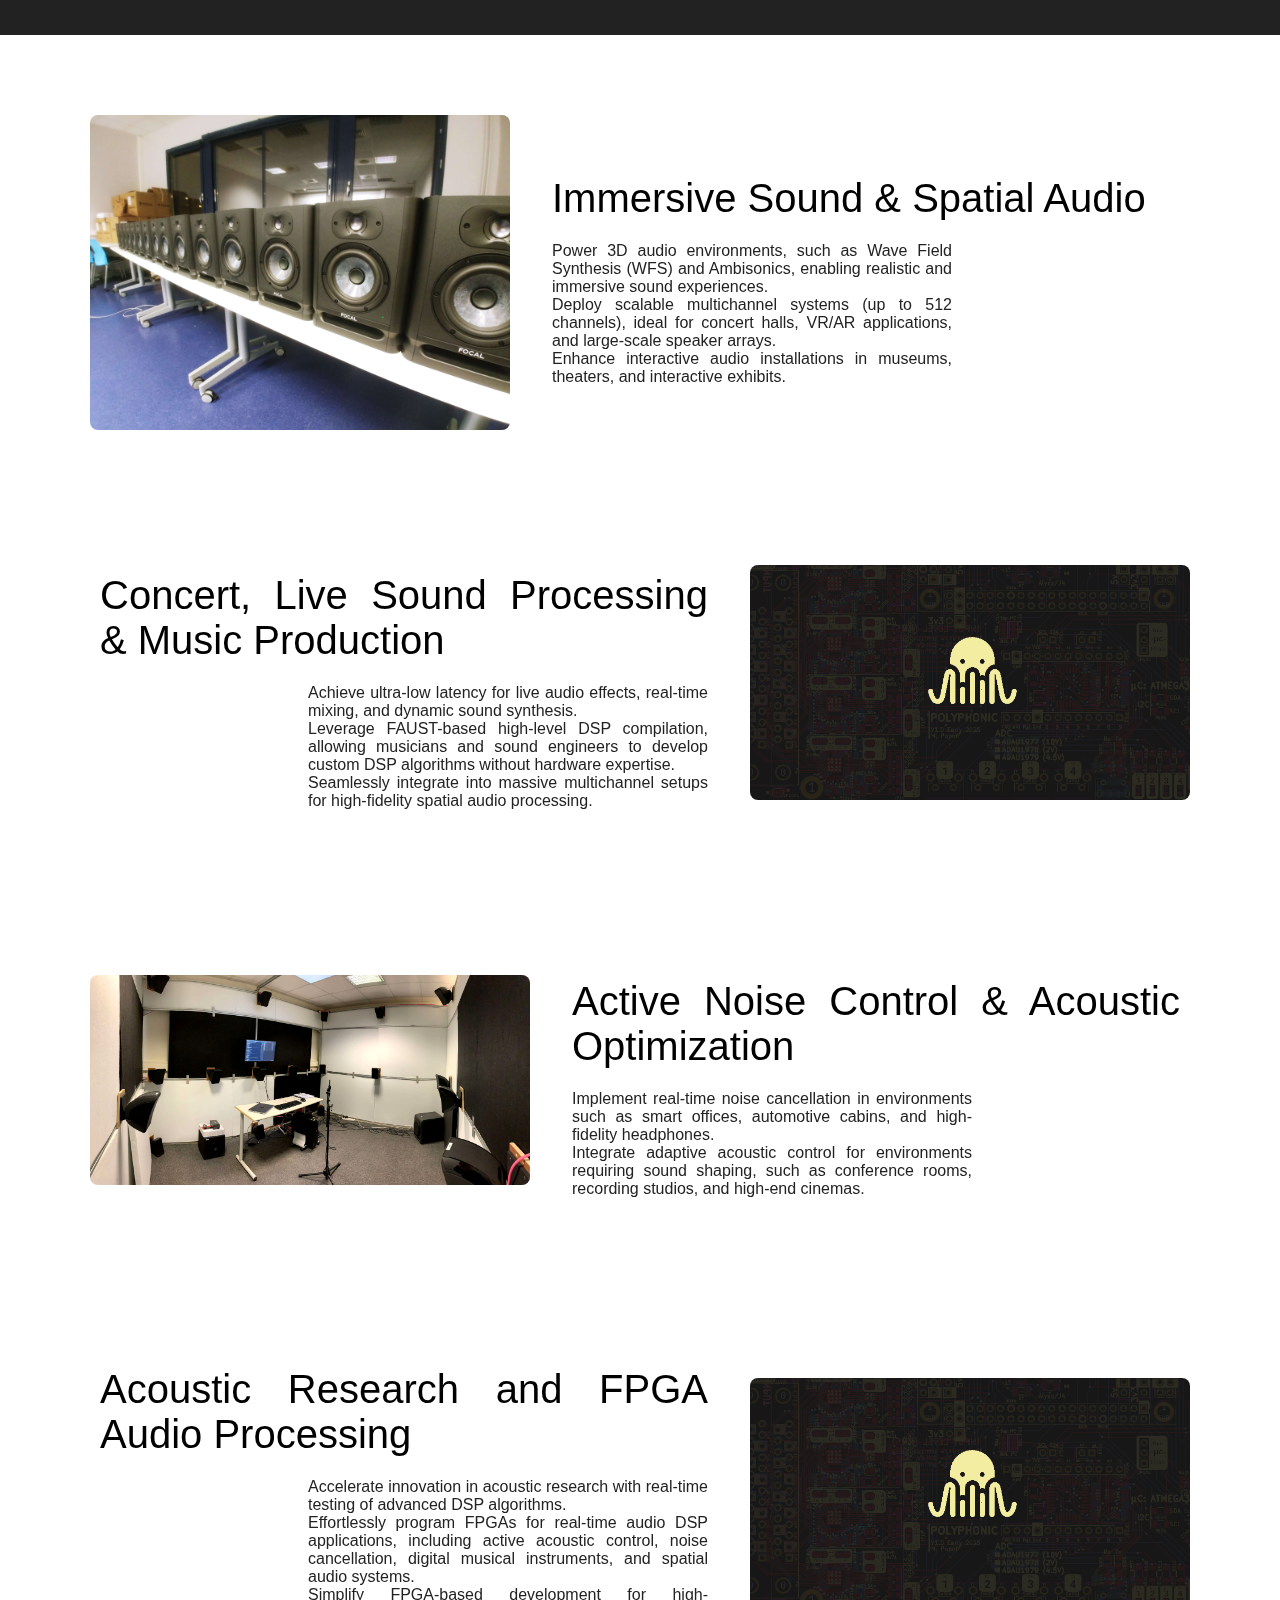
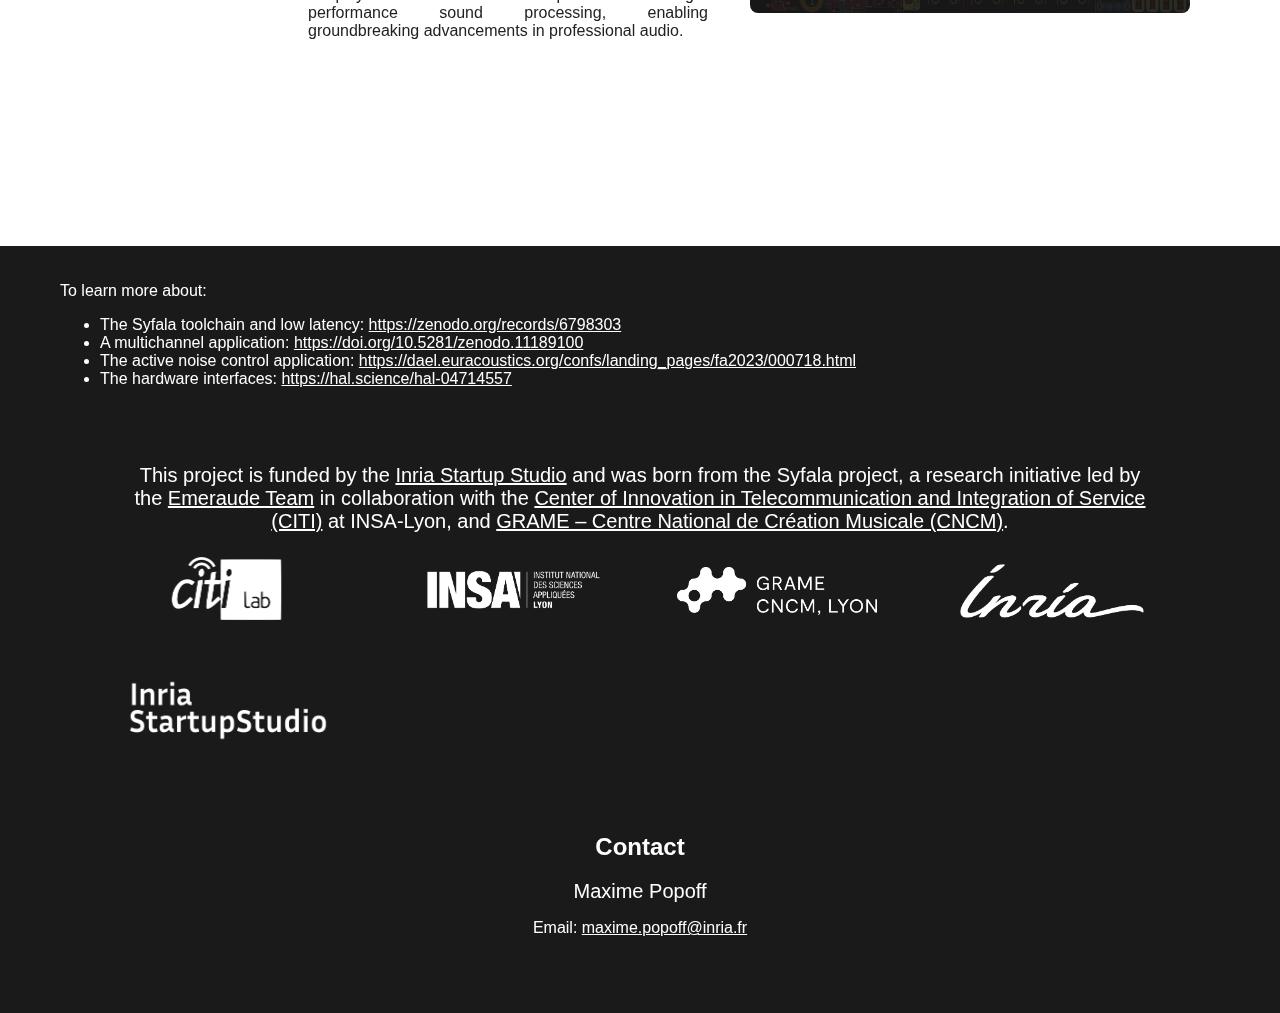
==== commit 9cf31ea3: "Commit" ====
--- a/index.html
+++ b/index.html
@@ -589,7 +589,7 @@
     <div class="section_light">
         <div class="section">
             <div class="block-img no_link">
-                <img src="images/polyphonic_background.png" alt="Syfala terminal">
+                <img src="images/speaker.jpg" alt="Immersive Sound">
                 <div class="text-content">
                     <h2>Immersive Sound & Spatial Audio</h2>
                     <p>Power 3D audio environments, such as Wave Field Synthesis (WFS) and Ambisonics, enabling realistic and immersive sound experiences.<br />Deploy scalable multichannel systems (up to 512 channels), ideal for concert halls, VR/AR applications, and large-scale speaker arrays.<br />Enhance interactive audio installations in museums, theaters, and interactive exhibits.</p>
@@ -602,7 +602,7 @@
                     <p>Achieve ultra-low latency for live audio effects, real-time mixing, and dynamic sound synthesis.<br />
                     Leverage FAUST-based high-level DSP compilation, allowing musicians and sound engineers to develop custom DSP algorithms without hardware expertise.<br />Seamlessly integrate into massive multichannel setups for high-fidelity spatial audio processing.</p>
                 </div>
-                <img src="images/polyphonic_background.png" alt="Faust Program">
+                <img src="images/polyphonic_background.png" alt="Concert, Live Sound Processing">
             </div> 
             <div class="block-img no_link">
                 <img src="images/listening_room.jpg" alt="Listening room">
@@ -617,7 +617,7 @@
                     <p>Accelerate innovation in acoustic research with real-time testing of advanced DSP algorithms.<br />Effortlessly program FPGAs for real-time audio DSP applications, including active acoustic control, noise cancellation, digital musical instruments, and spatial audio systems.  
                     <br />Simplify FPGA-based development for high-performance sound processing, enabling groundbreaking advancements in professional audio.</p>
                 </div>
-                <img src="images/polyphonic_background.png" alt="Controllers">
+                <img src="images/polyphonic_background.png" alt="Acoustic Research">
             </div>            
         </div>
     </div>
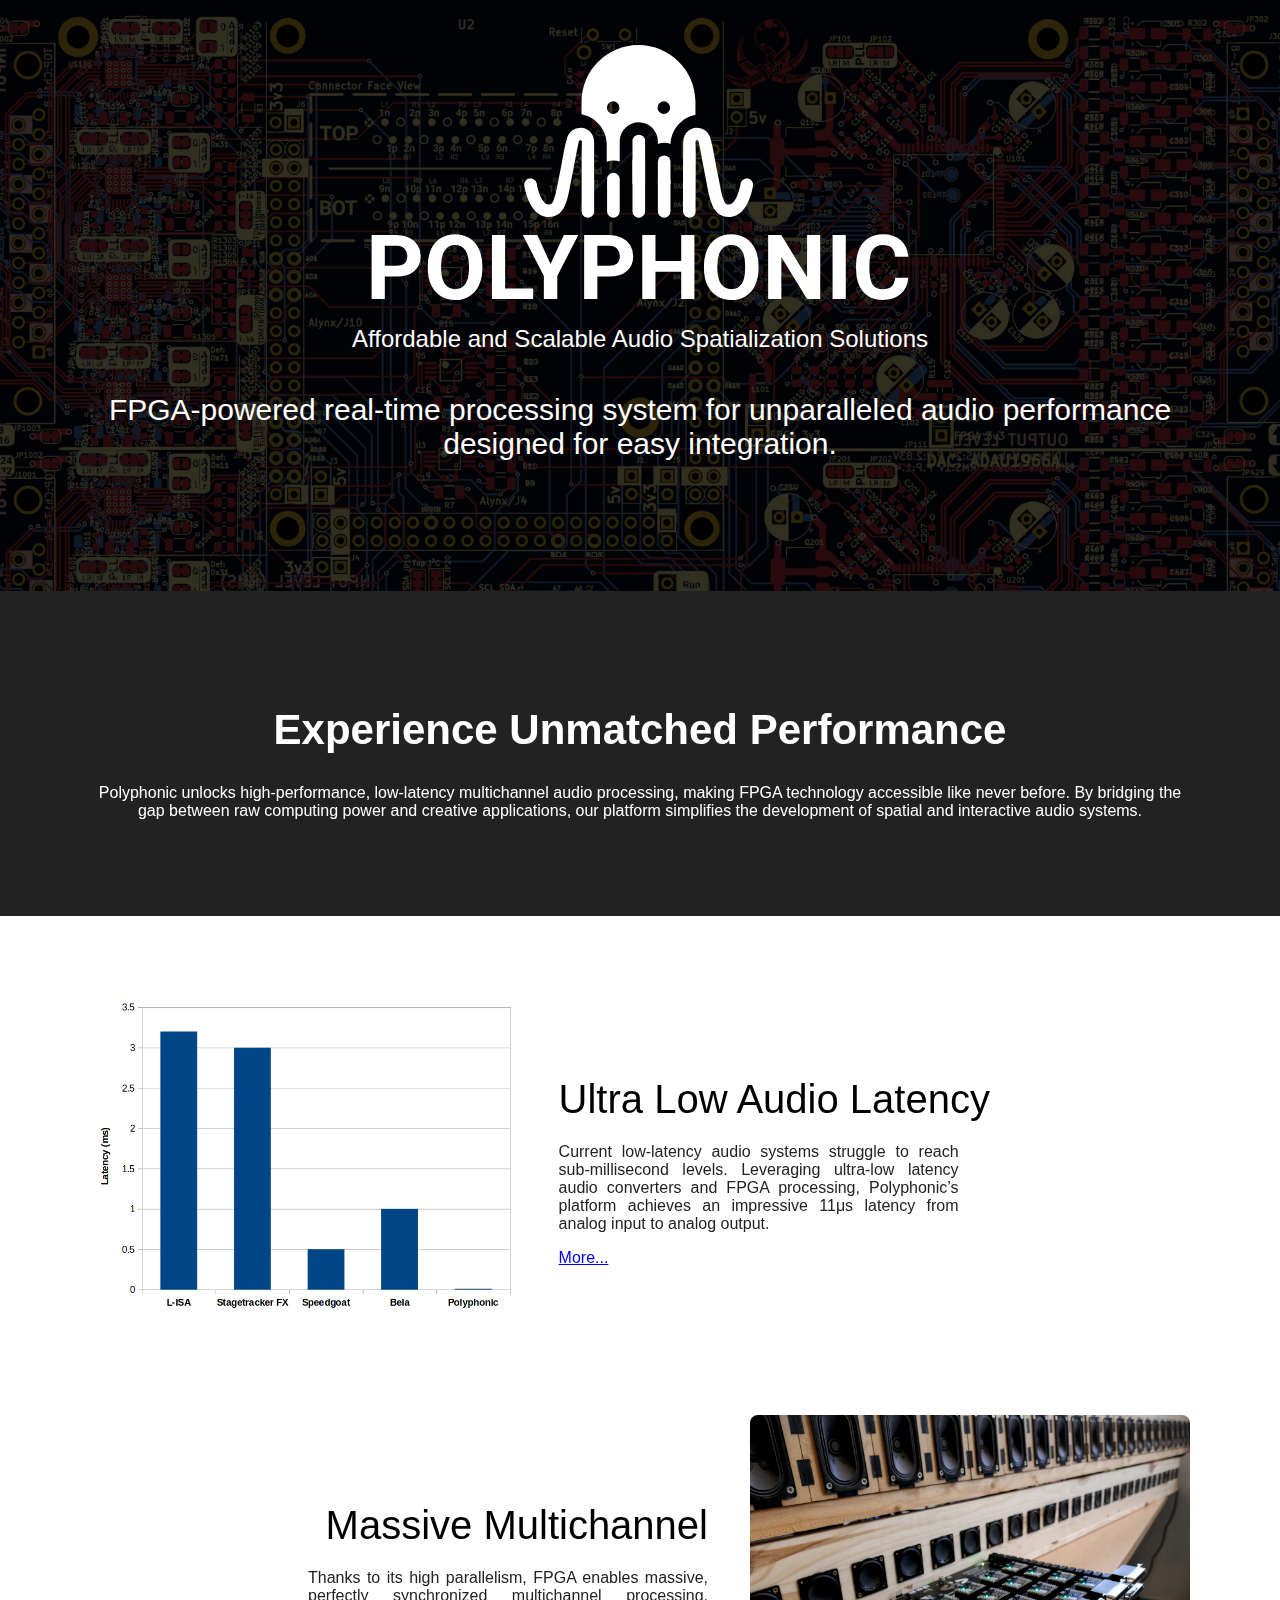
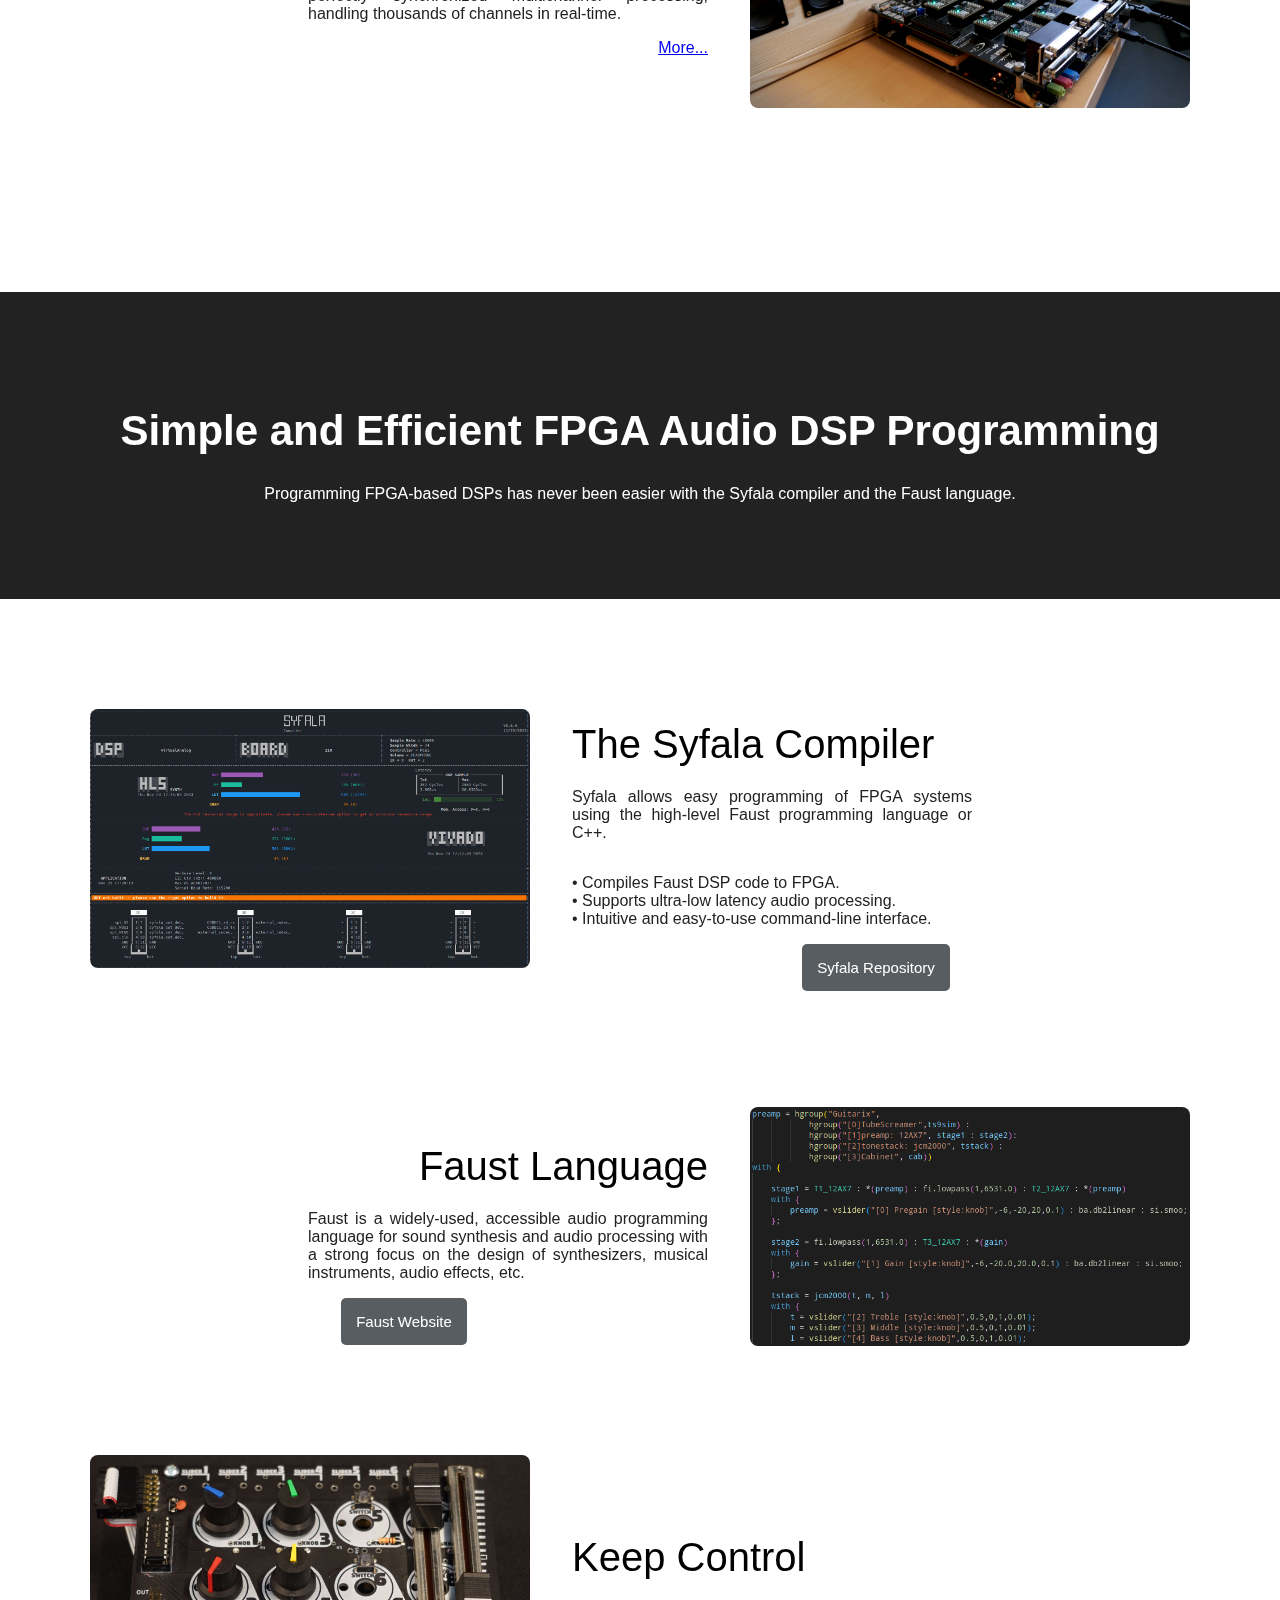
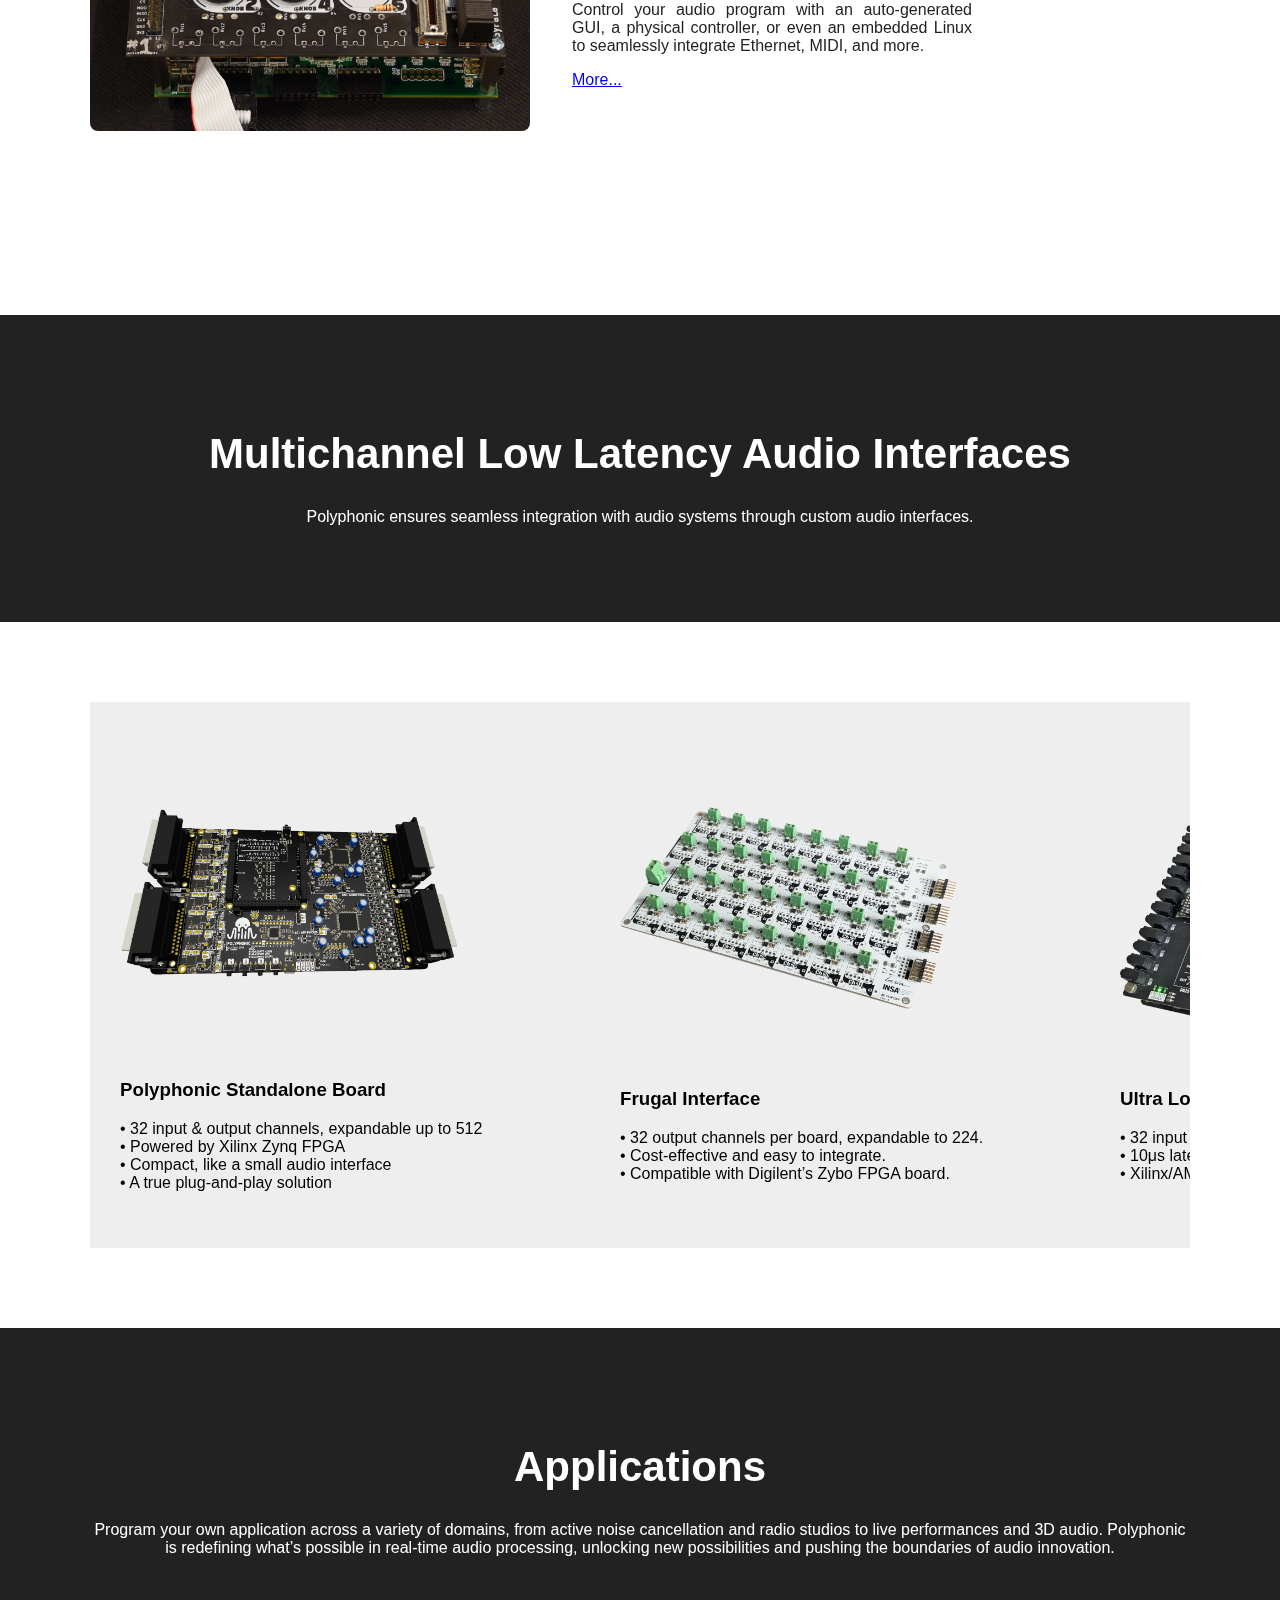
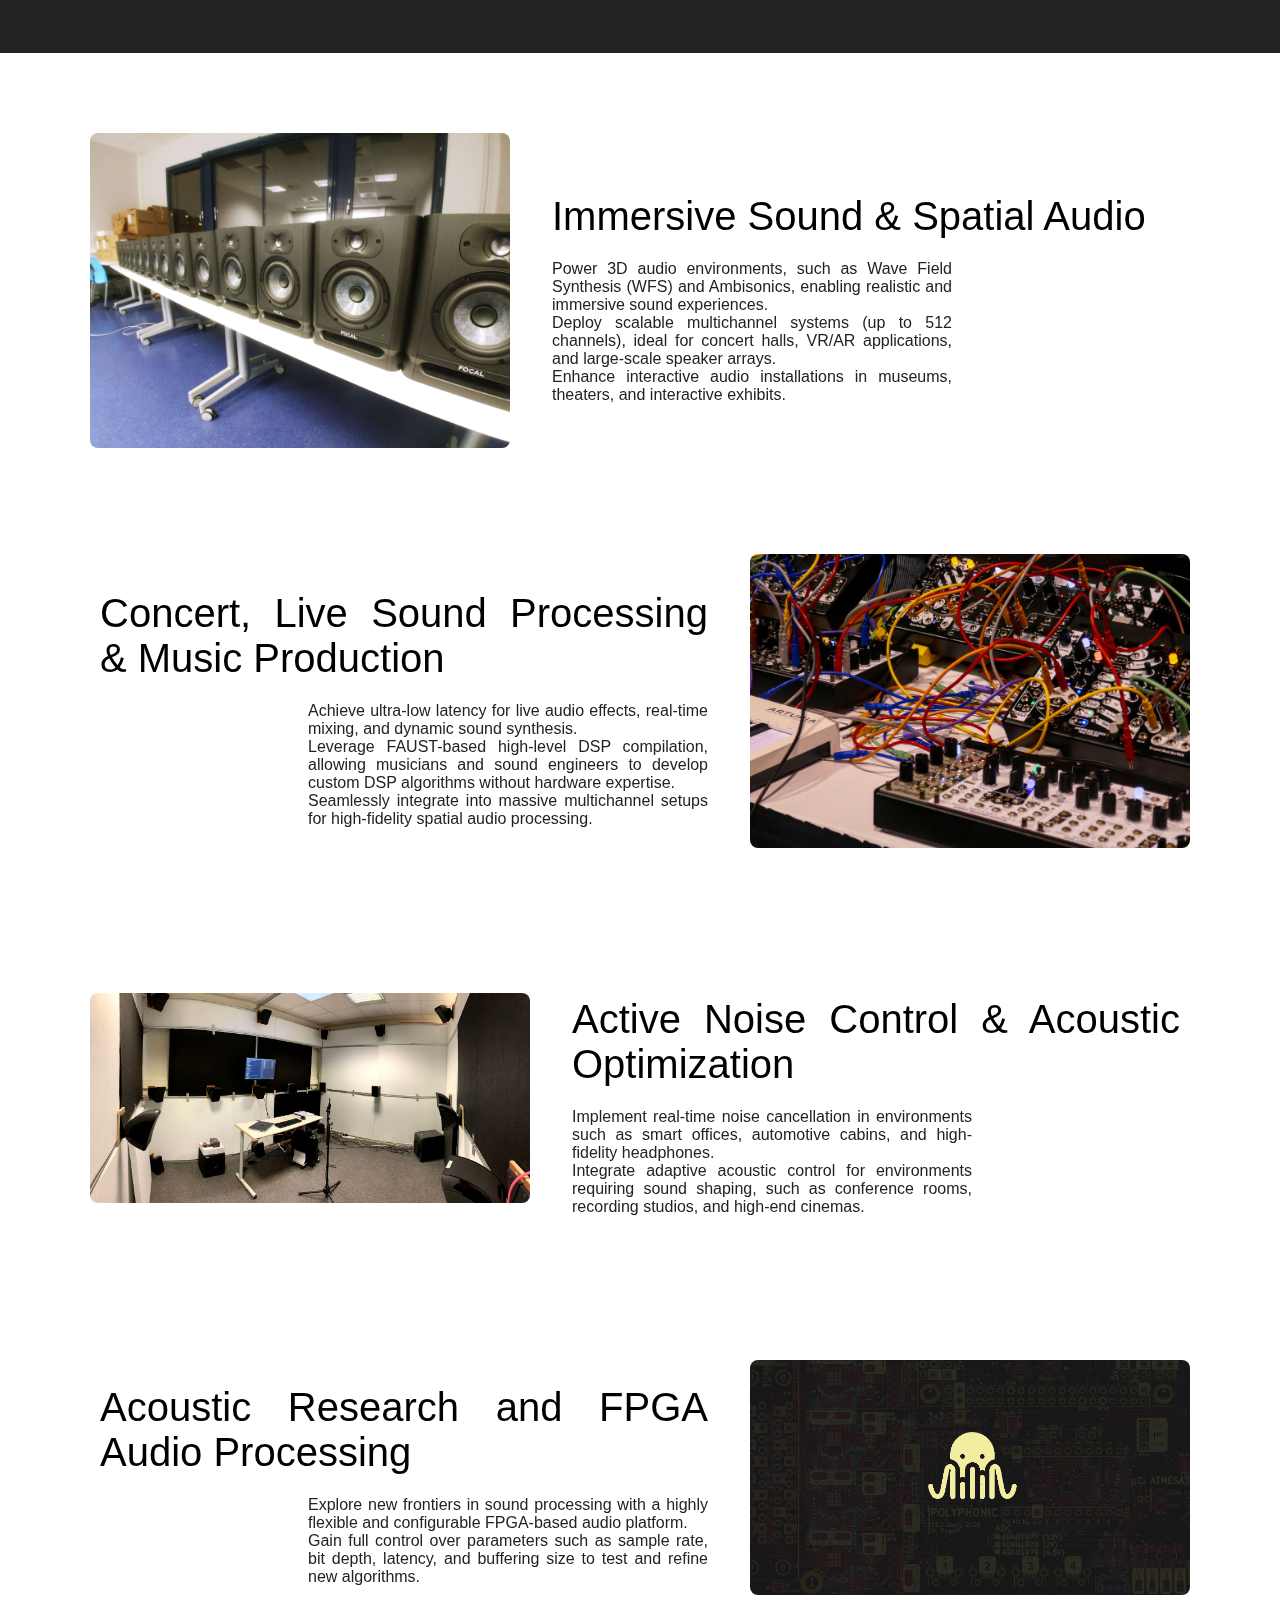
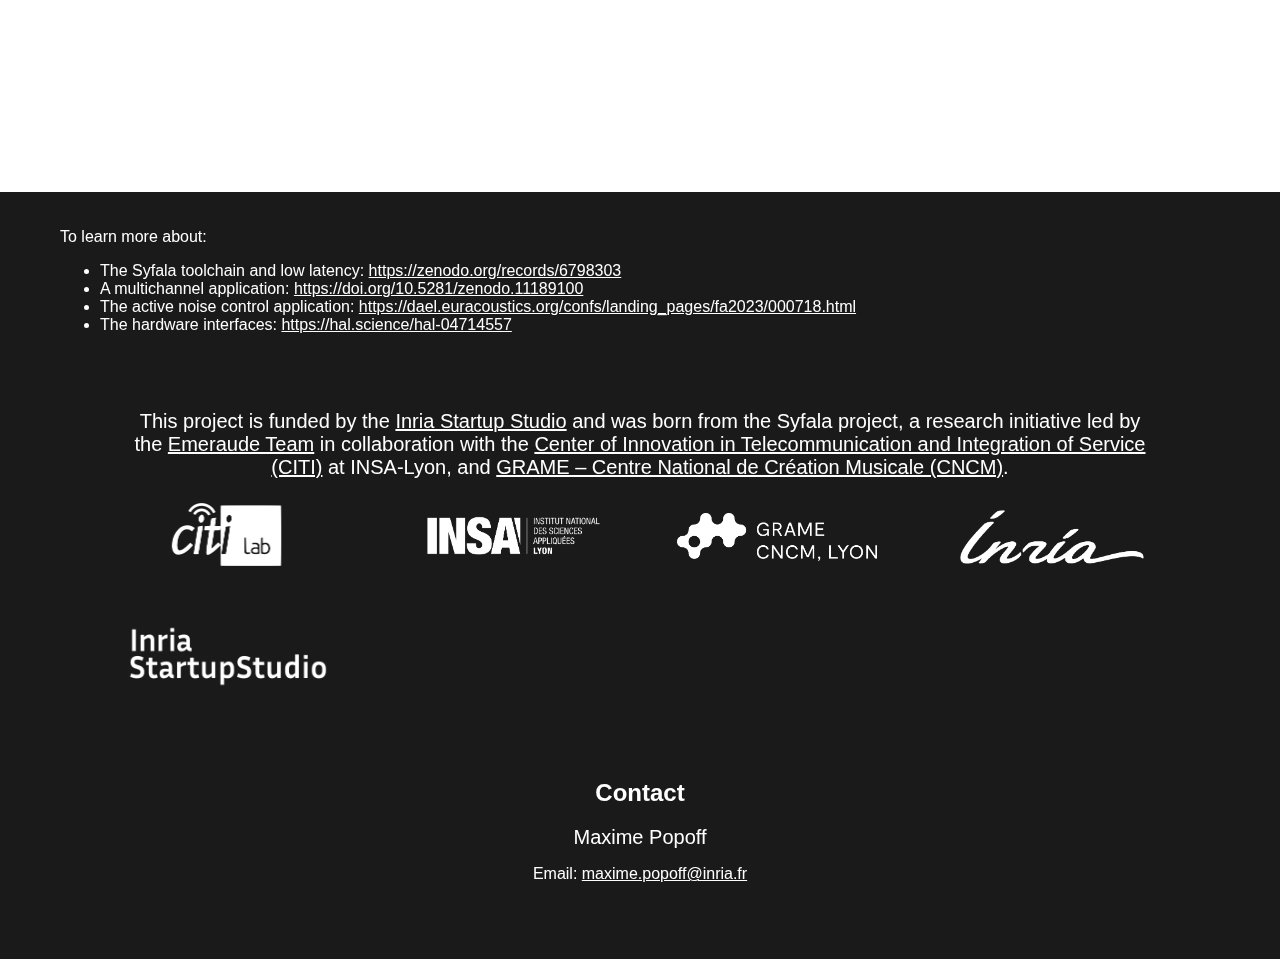
==== commit 0c0c7dd0: "Commit" ====
--- a/index.html
+++ b/index.html
@@ -479,7 +479,8 @@
     <div class="section_dark">
         <div class="section">
             <h2>Experience Unmatched Performance</h2>
-            <p>Traditional CPUs struggle with real-time multichannel audio processing due to limited parallelism and high latency. FPGA-based systems achieve near-zero latency by executing thousands of computations in parallel.</p>
+            <p>Polyphonic unlocks high-performance, low-latency multichannel audio processing, making FPGA technology accessible like never before. By bridging the gap between raw computing power and creative applications, our platform simplifies the development of spatial and interactive audio systems. 
+                </p>
         </div>
     </div>
 
@@ -583,7 +584,7 @@
     <div class="section_dark">
         <div class="section">
             <h2>Applications</h2>
-            <p>Our FPGA-based audio technology seamlessly integrates into a variety of cutting-edge applications.</p>
+            <p>Program your own application across a variety of domains, from active noise cancellation and radio studios to live performances and 3D audio. Polyphonic is redefining what’s possible in real-time audio processing, unlocking new possibilities and pushing the boundaries of audio innovation.</p>
         </div>
     </div>
     <div class="section_light">
@@ -602,7 +603,7 @@
                     <p>Achieve ultra-low latency for live audio effects, real-time mixing, and dynamic sound synthesis.<br />
                     Leverage FAUST-based high-level DSP compilation, allowing musicians and sound engineers to develop custom DSP algorithms without hardware expertise.<br />Seamlessly integrate into massive multichannel setups for high-fidelity spatial audio processing.</p>
                 </div>
-                <img src="images/polyphonic_background.png" alt="Concert, Live Sound Processing">
+                <img src="images/instrument.jpg" alt="Concert, Live Sound Processing">
             </div> 
             <div class="block-img no_link">
                 <img src="images/listening_room.jpg" alt="Listening room">
@@ -614,8 +615,8 @@
             <div class="block-img no_link">
                 <div class="text-content-left">
                     <h2>Acoustic Research and FPGA Audio Processing</h2>
-                    <p>Accelerate innovation in acoustic research with real-time testing of advanced DSP algorithms.<br />Effortlessly program FPGAs for real-time audio DSP applications, including active acoustic control, noise cancellation, digital musical instruments, and spatial audio systems.  
-                    <br />Simplify FPGA-based development for high-performance sound processing, enabling groundbreaking advancements in professional audio.</p>
+                    <p>Explore new frontiers in sound processing with a highly flexible and configurable FPGA-based audio platform. <br />
+                    Gain full control over parameters such as sample rate, bit depth, latency, and buffering size to test and refine new algorithms. </p>
                 </div>
                 <img src="images/polyphonic_background.png" alt="Acoustic Research">
             </div>            
@@ -667,10 +668,10 @@
     <div id="latency" class="modal">
         <div class="modal__window">
             <span class="modal__close">&times;</span> <!-- Closing cross -->
-            <h2>Latency Comparison</h2>
+            <h2>Latency Comparison with Existing Systems</h2>
             <div class="modal_section">
                 <div class="modal_section_image">
-                    <img src="images/latency.png" alt="Latency comparaison">
+                    <img src="images/latency.png" alt="Latency comparison ">
                     <div class="modal_section_legend">
                         <p>Detailed Latency Measurements:<br>  
                             • <b>Bela</b>: Tested in our laboratory with sampling rate = 22.005 kHz, bitwidth = 16-bit, 2 block samples (maximum frequency tested).<br>  
@@ -695,7 +696,7 @@
     <div id="multichannel" class="modal">
         <div class="modal__window">
             <span class="modal__close">&times;</span> <!-- Closing cross -->
-            <h2>Multichannel capabilities</h2>
+            <h2>Multichannel Capabilities</h2>
             <div class="modal_section">
                 <div class="modal_section_image">
                     <img src="images/multichannel.jpg" alt="Multichannel capabilities">
